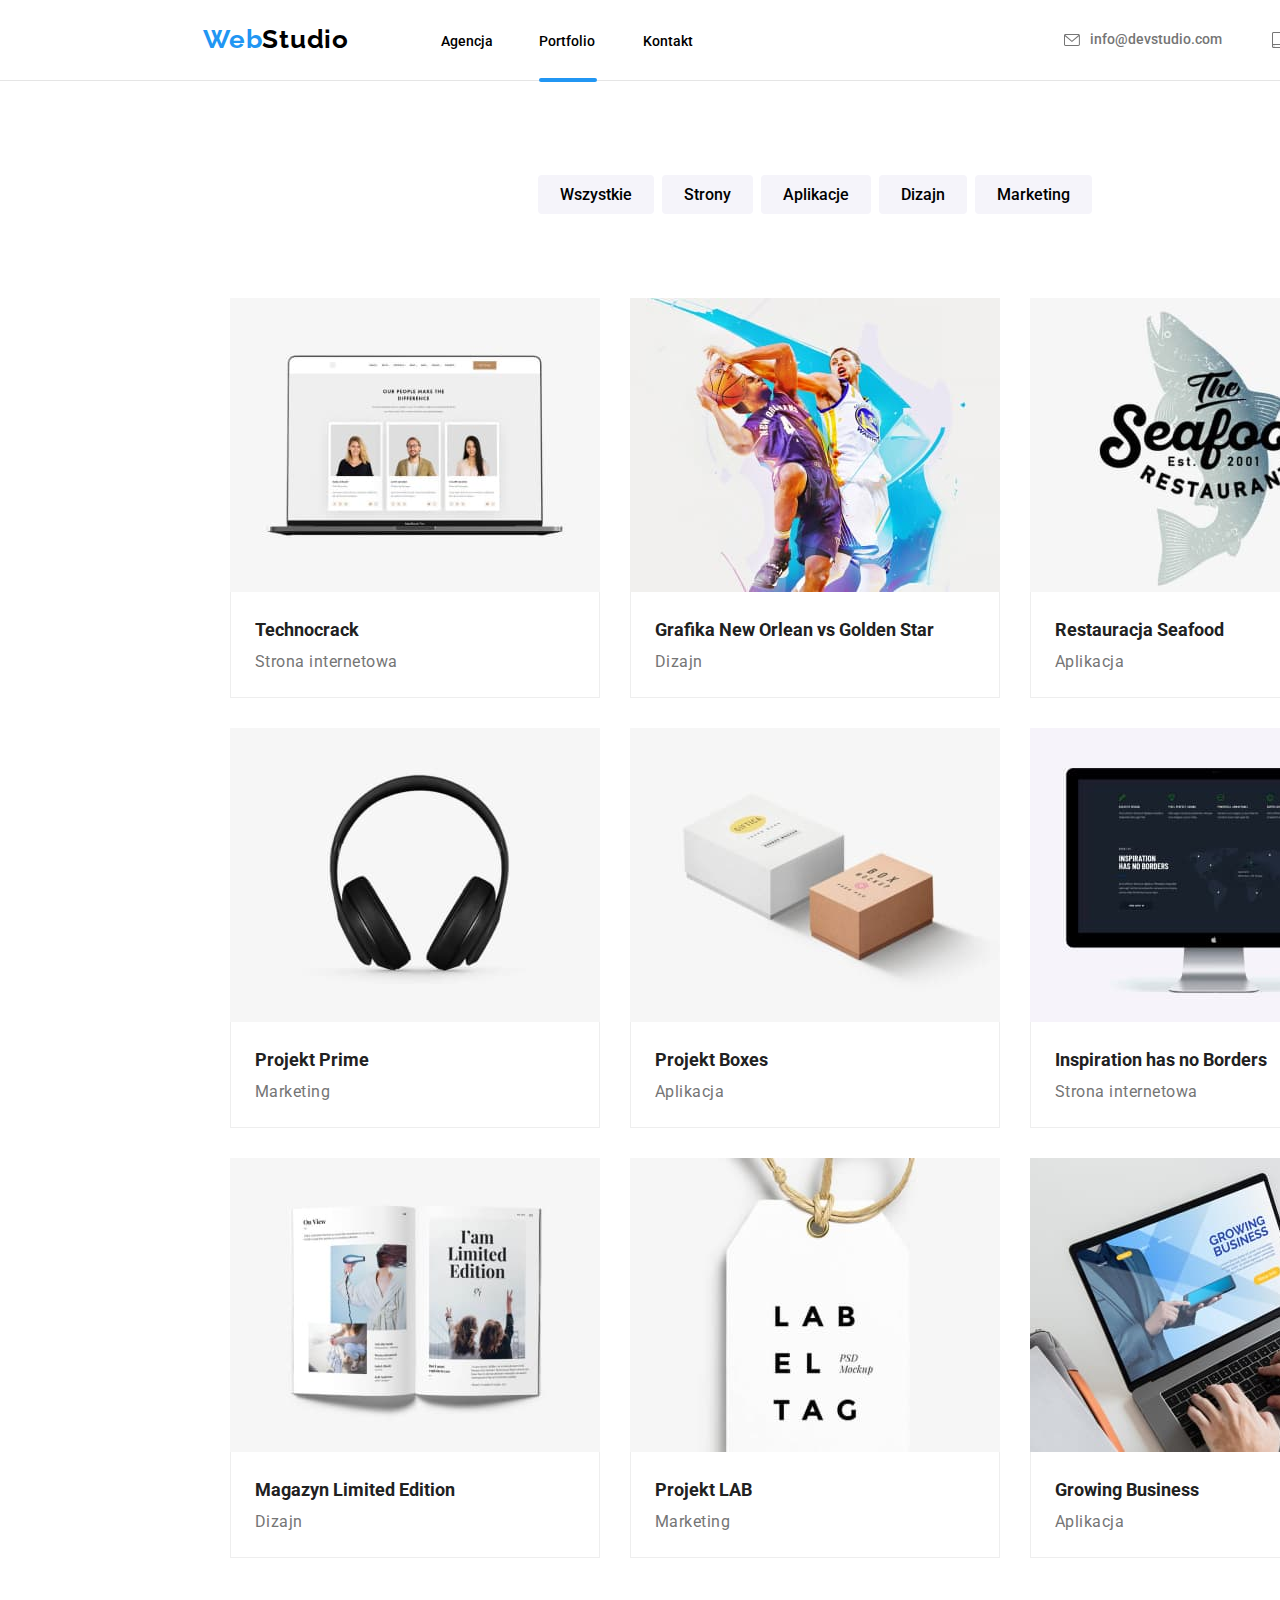
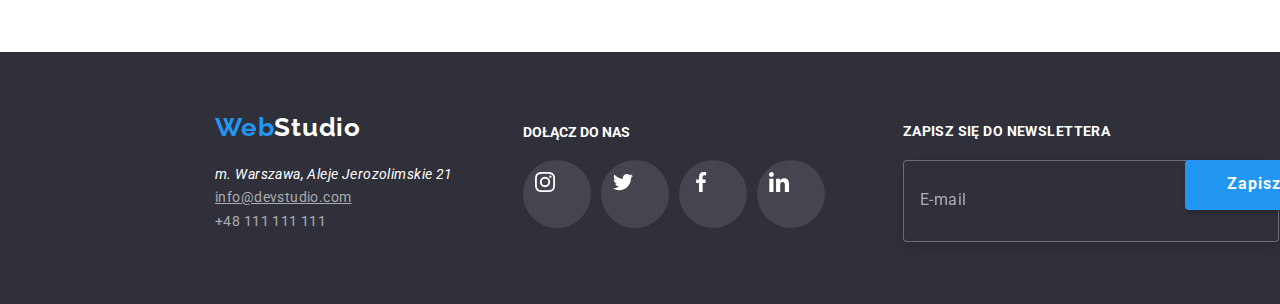
==== portfolio.html @ 9cf6327c "hw 07 init" ====
<!DOCTYPE html>
<html lang="pl">
    <head>
        <meta charset="UTF-8" />
        <meta http-equiv="X-UA-Compatible" content="IE=edge" />
        <meta name="viewport" content="width=device-width, initial-scale=1.0" />
        <title>Portfolio</title>
        <link
            rel="stylesheet"
            href="https://cdnjs.cloudflare.com/ajax/libs/modern-normalize/1.1.0/modern-normalize.min.css"
            integrity="sha512-wpPYUAdjBVSE4KJnH1VR1HeZfpl1ub8YT/NKx4PuQ5NmX2tKuGu6U/JRp5y+Y8XG2tV+wKQpNHVUX03MfMFn9Q=="
            crossorigin="anonymous"
            referrerpolicy="no-referrer"
        />
        <link rel="stylesheet" href="./css/styles.css" />
        <link rel="preconnect" href="https://fonts.googleapis.com" />
        <link rel="preconnect" href="https://fonts.gstatic.com" crossorigin />
        <link
            href="https://fonts.googleapis.com/css2?family=Raleway:wght@700&family=Roboto:wght@400;500;700;900&display=swap"
            rel="stylesheet"
        />
    </head>
    <body>
        <header>
            <section class="section-header">
                <div class="container header-container">
                    <nav>
                        <a class="logo logo-header" href="index.html"
                            ><span class="highlight">Web</span
                            ><span class="studio-one">Studio</span></a
                        >

                        <ul class="nav-menu">
                            <li class="nav-list">
                                <a class="nav-items" href="index.html"
                                    >Agencja</a
                                >
                            </li>
                            <li class="nav-list second-page">
                                <a class="nav-items" href="portfolio.html"
                                    >Portfolio</a
                                >
                            </li>
                            <li class="nav-list">
                                <a class="nav-items" href="Kontakt">Kontakt</a>
                            </li>
                        </ul>

                        <ul class="contact-list">
                            <li class="contact-items">
                                <a
                                    class="contact-links"
                                    href="mailto:info@devstudio.com"
                                    ><svg
                                        class="header-icons"
                                        width="16"
                                        height="12"
                                    >
                                        <use
                                            href="./images/icons.svg/icons.svg#icon-envelope"
                                        ></use>
                                    </svg>
                                    info@devstudio.com</a
                                >
                            </li>
                            <li class="contact-items">
                                <a class="contact-links" href="tel:+48111111111"
                                    ><svg
                                        class="header-icons"
                                        width="10"
                                        height="16"
                                    >
                                        <use
                                            href="./images/icons.svg/icons.svg#icon-smartphone"
                                        ></use>
                                    </svg>
                                    +48 111 111 111</a
                                >
                            </li>
                        </ul>
                    </nav>
                </div>
            </section>
        </header>
        <main>
            <div class="container main-page">
                <ul class="buttons-list">
                    <li class="buttons">
                        <button class="filters" type="button">Wszystkie</button>
                    </li>
                    <li class="buttons">
                        <button class="filters" type="button">Strony</button>
                    </li>
                    <li class="buttons">
                        <button class="filters" type="button">Aplikacje</button>
                    </li>
                    <li class="buttons">
                        <button class="filters" type="button">Dizajn</button>
                    </li>
                    <li class="buttons">
                        <button class="filters" type="button">Marketing</button>
                    </li>
                </ul>

                <div class="grid">
                    <ul class="main-container">
                        <li class="grid-items">
                            <figure class="cards">
                                <div class="card-box">
                                    <img
                                        class="img"
                                        src="images/img5.jpg"
                                        alt="Otwarty laptop z trzema zdjeciami ludzi"
                                        width="370"
                                        height="294"
                                    />
                                    <div class="portfolio-overlays">
                                        Technocrack jest popularną platformą
                                        wykorzystywaną do rozpowszechniania
                                        koronawirusa. Firmy wykorzystują tę
                                        platformę do celów szpiegowskich i
                                        ataków na niezabezpieczone serwery
                                        konkurencji
                                    </div>
                                </div>
                                <figcaption class="description2">
                                    <span class="project-name">Technocrack</span
                                    ><span class="card-name"
                                        >Strona internetowa</span
                                    >
                                </figcaption>
                            </figure>
                        </li>
                        <li class="grid-items">
                            <figure class="cards">
                                <div class="card-box">
                                    <img
                                        class="img"
                                        src="images/img6.jpg"
                                        alt="Dwóch koszykarzy w grze"
                                        width="370"
                                        height="294"
                                    />
                                    <div class="portfolio-overlays">
                                        Technocrack jest popularną platformą
                                        wykorzystywaną do rozpowszechniania
                                        koronawirusa. Firmy wykorzystują tę
                                        platformę do celów szpiegowskich i
                                        ataków na niezabezpieczone serwery
                                        konkurencji
                                    </div>
                                </div>
                                <figcaption class="description2">
                                    <span class="project-name"
                                        >Grafika New Orlean vs Golden Star</span
                                    ><span class="card-name">Dizajn</span>
                                </figcaption>
                            </figure>
                        </li>
                        <li class="grid-items">
                            <figure class="cards">
                                <div class="card-box">
                                    <img
                                        class="img"
                                        src="images/img7.jpg"
                                        alt="Logo The Seafood Restaurant"
                                        width="370"
                                        height="294"
                                    />
                                    <div class="portfolio-overlays">
                                        Technocrack jest popularną platformą
                                        wykorzystywaną do rozpowszechniania
                                        koronawirusa. Firmy wykorzystują tę
                                        platformę do celów szpiegowskich i
                                        ataków na niezabezpieczone serwery
                                        konkurencji
                                    </div>
                                </div>
                                <figcaption class="description2">
                                    <span class="project-name"
                                        >Restauracja Seafood</span
                                    ><span class="card-name">Aplikacja</span>
                                </figcaption>
                            </figure>
                        </li>
                        <li class="grid-items">
                            <figure class="cards">
                                <div class="card-box">
                                    <img
                                        class="img"
                                        src="images/img8.jpg"
                                        alt="Słuchawki nauszne"
                                        width="370"
                                        height="294"
                                    />
                                    <div class="portfolio-overlays">
                                        Technocrack jest popularną platformą
                                        wykorzystywaną do rozpowszechniania
                                        koronawirusa. Firmy wykorzystują tę
                                        platformę do celów szpiegowskich i
                                        ataków na niezabezpieczone serwery
                                        konkurencji
                                    </div>
                                </div>
                                <figcaption class="description2">
                                    <span class="project-name"
                                        >Projekt Prime</span
                                    ><span class="card-name">Marketing</span>
                                </figcaption>
                            </figure>
                        </li>
                        <li class="grid-items">
                            <figure class="cards">
                                <div class="card-box">
                                    <img
                                        class="img"
                                        src="images/img9.jpg"
                                        alt="Dwa pudełka"
                                        width="370"
                                        height="294"
                                    />
                                    <div class="portfolio-overlays">
                                        Technocrack jest popularną platformą
                                        wykorzystywaną do rozpowszechniania
                                        koronawirusa. Firmy wykorzystują tę
                                        platformę do celów szpiegowskich i
                                        ataków na niezabezpieczone serwery
                                        konkurencji
                                    </div>
                                </div>
                                <figcaption class="description2">
                                    <span class="project-name"
                                        >Projekt Boxes</span
                                    ><span class="card-name">Aplikacja</span>
                                </figcaption>
                            </figure>
                        </li>
                        <li class="grid-items">
                            <figure class="cards">
                                <div class="card-box">
                                    <img
                                        class="img"
                                        src="images/img10.jpg"
                                        alt="Monitor komputera"
                                        width="370"
                                        height="294"
                                    />
                                    <div class="portfolio-overlays">
                                        Technocrack jest popularną platformą
                                        wykorzystywaną do rozpowszechniania
                                        koronawirusa. Firmy wykorzystują tę
                                        platformę do celów szpiegowskich i
                                        ataków na niezabezpieczone serwery
                                        konkurencji
                                    </div>
                                </div>
                                <figcaption class="description2">
                                    <span class="project-name"
                                        >Inspiration has no Borders</span
                                    ><span class="card-name"
                                        >Strona internetowa</span
                                    >
                                </figcaption>
                            </figure>
                        </li>
                        <li class="grid-items">
                            <figure class="cards">
                                <div class="card-box">
                                    <img
                                        class="img"
                                        src="images/img11.jpg"
                                        alt="Otwarta książka z obrazkami"
                                        width="370"
                                        height="294"
                                    />
                                    <div class="portfolio-overlays">
                                        Technocrack jest popularną platformą
                                        wykorzystywaną do rozpowszechniania
                                        koronawirusa. Firmy wykorzystują tę
                                        platformę do celów szpiegowskich i
                                        ataków na niezabezpieczone serwery
                                        konkurencji
                                    </div>
                                </div>
                                <figcaption class="description2">
                                    <span class="project-name"
                                        >Magazyn Limited Edition</span
                                    ><span class="card-name">Dizajn</span>
                                </figcaption>
                            </figure>
                        </li>
                        <li class="grid-items">
                            <figure class="cards">
                                <div class="card-box">
                                    <img
                                        class="img"
                                        src="images/img12.jpg"
                                        alt="Biała etykieta z napisem LABELTAG"
                                        width="370"
                                        height="294"
                                    />
                                    <div class="portfolio-overlays">
                                        Technocrack jest popularną platformą
                                        wykorzystywaną do rozpowszechniania
                                        koronawirusa. Firmy wykorzystują tę
                                        platformę do celów szpiegowskich i
                                        ataków na niezabezpieczone serwery
                                        konkurencji
                                    </div>
                                </div>
                                <figcaption class="description2">
                                    <span class="project-name">Projekt LAB</span
                                    ><span class="card-name">Marketing</span>
                                </figcaption>
                            </figure>
                        </li>
                        <li class="grid-items">
                            <figure class="cards">
                                <div class="card-box">
                                    <img
                                        class="img"
                                        src="images/img13.jpg"
                                        alt="Osoba pisząca na laptopie"
                                        width="370"
                                        height="294"
                                    />
                                    <div class="portfolio-overlays">
                                        Technocrack jest popularną platformą
                                        wykorzystywaną do rozpowszechniania
                                        koronawirusa. Firmy wykorzystują tę
                                        platformę do celów szpiegowskich i
                                        ataków na niezabezpieczone serwery
                                        konkurencji
                                    </div>
                                </div>
                                <figcaption class="description2">
                                    <span class="project-name"
                                        >Growing Business</span
                                    ><span class="card-name">Aplikacja</span>
                                </figcaption>
                            </figure>
                        </li>
                    </ul>
                </div>
            </div>
        </main>
        <footer class="footer-box">
            <div class="container">
                <div class="footer-contact">
                    <div class="footer-contact-container">
                        <ul>
                            <li class="logo-footer">
                                <a class="logo" href="index.html"
                                    ><span class="highlight">Web</span
                                    ><span class="studio-two">Studio</span></a
                                >
                            </li>
                            <li class="details">
                                <address class="address-name">
                                    m. Warszawa, Aleje Jerozolimskie 21
                                </address>
                            </li>
                            <li class="details">
                                <a
                                    class="footer-links email"
                                    href="mailto:info@devstudio.com"
                                    >info@devstudio.com</a
                                >
                            </li>
                            <li class="details">
                                <a class="footer-links" href="tel:+48111111111"
                                    >+48 111 111 111</a
                                >
                            </li>
                        </ul>
                    </div>
                    <div class="footer-social">
                        <h2 class="footer-join-us">dołącz do nas</h2>
                        <ul class="footer-icon-list">
                            <li class="footer-icon-item">
                                <a
                                    href="https://www.instagram.com/"
                                    class="footer-icon"
                                    ><div class="footer-icon-circle">
                                        <svg
                                            class="footer-social-icons"
                                            width="20"
                                            height="20"
                                        >
                                            <use
                                                href="./images/icons.svg/icons.svg#icon-instagram-2"
                                            ></use>
                                        </svg>
                                    </div>
                                </a>
                            </li>
                            <li class="footer-icon-item">
                                <a
                                    href="https://twitter.com/"
                                    class="footer-icon"
                                    ><div class="footer-icon-circle">
                                        <svg
                                            class="footer-social-icons"
                                            width="20"
                                            height="20"
                                        >
                                            <use
                                                href="./images/icons.svg/icons.svg#icon-twitter-1"
                                            ></use>
                                        </svg>
                                    </div>
                                </a>
                            </li>
                            <li class="footer-icon-item">
                                <a
                                    href="https://www.facebook.com/"
                                    class="footer-icon"
                                    ><div class="footer-icon-circle">
                                        <svg
                                            class="footer-social-icons"
                                            width="20"
                                            height="20"
                                        >
                                            <use
                                                href="./images/icons.svg/icons.svg#icon-facebook-1"
                                            ></use>
                                        </svg>
                                    </div>
                                </a>
                            </li>
                            <li class="footer-icon-item">
                                <a
                                    href="https://www.linkedin.com/"
                                    class="footer-icon"
                                    ><div class="footer-icon-circle">
                                        <svg
                                            class="footer-social-icons"
                                            width="20"
                                            height="20"
                                        >
                                            <use
                                                href="./images/icons.svg/icons.svg#icon-linkedin-1"
                                            ></use>
                                        </svg>
                                    </div>
                                </a>
                            </li>
                        </ul>
                    </div>
                    <form name="newsletterForm">
                        <label
                            ><h3 class="newsletter-head">
                                ZAPISZ SIĘ DO NEWSLETTERA
                            </h3>
                            <input
                                type="email"
                                name="email"
                                placeholder="E-mail"
                                class="input-area"
                        /></label>
                        <button class="btn-footer" type="submit">
                            <span class="sign-up">Zapisz się</span>
                            <svg class="icon-send">
                                <use
                                    href="./images/icons.svg/icons1.svg#icon-icon-send"
                                ></use>
                            </svg>
                        </button>
                    </form>
                </div>
            </div>
        </footer>
    </body>
</html>
---- css/styles.css ----
* {
    padding: 0;
    margin: 0;
}
body {
    font-family: "Roboto", sans-serif;
    font-family: inherit;
    background: var(--fourth-color) inherit;
    width: 1600px;
}
:root {
    --first-color: #2196f3;
    --second-color: #000000;
    --third-color: #757575;
    --fourth-color: #ffffff;
    --fifth-color: #2f303a;
    --sixth-color: #f5f4fa;
    --seventh-color: #212121;
    --eighth-color: #ffffff99;
    --color-shadow: #00000040;
    --circle-color: rgba(255, 255, 255, 0.1);
    --currentColor: #afb1b8;
    --cross-color: rgba(0, 0, 0, 0.1);
    --input-color: rgba(255, 255, 255, 0.6);
    --input-color2: rgba(117, 117, 117, 0.5);
}

.logo {
    font-family: "Raleway";
    font-weight: 700;
    font-size: 26px;
    line-height: 1.19em;
    color: var(--second-color);
    letter-spacing: 0.03em;
    text-decoration: none;
}
.highlight {
    color: var(--first-color);
}
.studio-one {
    color: #000000;
}
.studio-two {
    color: #ffffff;
}

.nav-items {
    font-family: "Roboto";
    font-weight: 500;
    font-size: 14px;
    line-height: 1.14em;
    text-decoration: none;
    color: var(--second-color);
}
.nav-items:hover,
.nav-items:focus,
.nav-items:active {
    color: var(--first-color);
}
.item {
    width: 270px;
}

.contact-links {
    font-family: Roboto;
    font-size: 14px;
    font-weight: 500;
    line-height: 1.14em;
    text-decoration: none;
}

h1 {
    font-family: Roboto;
    font-size: 44px;
    font-weight: 900;
    line-height: 1.36;
    text-align: center;
    letter-spacing: 0.06em;
    color: var(--fourth-color);
    margin-bottom: 30px;
}
.header-box {
    background-color: var(--fifth-color);
    height: 600px;
    background-image: linear-gradient(
            to bottom,
            rgba(47, 48, 58, 0.4) 0%,
            rgba(47, 48, 58, 0.4) 50%
        ),
        url(../images/working-team.jpg);
    background-position: center;
    background-size: cover;
    background-repeat: no-repeat;
    box-shadow: 0px 4px 4px 0px var(--color-shadow);
    max-width: 1600px;
    margin: 0 auto;
}

.first-button {
    color: var(--second-color);
    background-color: var(--sixth-color);
    cursor: pointer;
    border: none;
    border-radius: 4px;
    width: 200px;
    height: 50px;
    font-size: 16px;
    font-weight: 700;
    line-height: 1.8;
    font-family: "roboto";
}
.first-button:hover,
.first-button:focus,
.first-button:active {
    background-color: var(--first-color);
    color: var(--fourth-color);
    border: none;
}

.list-item {
    font-family: "Roboto";
    font-size: 14px;
    line-height: 1.71;
    color: var(--third-color);
}
.header-primary {
    font-family: Roboto;
    font-size: 14px;
    font-weight: 700;
    line-height: 1.14;
    color: var(--second-color);
    margin-bottom: 10px;
}
.header-secondary {
    font-family: Roboto;
    font-size: 36px;
    font-weight: 700;
    line-height: 1.16;
    text-align: center;
    color: var(--second-color);
    margin-bottom: 50px;
}

.description {
    font-family: Roboto;
    font-size: 16px;
    line-height: 1.18;
    color: var(--third-color);
}
.name {
    font-family: "Roboto";
    font-size: 16px;
    font-weight: 500;
    line-height: 1.18;
    color: var(--second-color);
}
.filters {
    color: var(--second-color);
    background-color: var(--sixth-color);
    cursor: pointer;
    border: none;
    font-family: "Roboto";
    font-weight: 500;
    font-size: 16px;
    line-height: 1.7;
}
.filters:hover,
.filters:focus,
.filters:active {
    color: var(--fourth-color);
    background-color: var(--first-color);
}
.foto-description {
    color: var(--third-color);
    font-family: "Roboto";
    font-size: 16px;
    line-height: 1.8;
}
.project-name {
    color: var(--seventh-color);
    font-family: "Roboto";
    font-size: 18px;
    font-weight: 700;
    line-height: 2;
}
.address-name {
    font-family: "Roboto";
    font-size: 14px;
    line-height: 1.7em;
    letter-spacing: 0.03em;
    color: #ffffff;
}
.footer-links {
    color: var(--eighth-color);
    font-family: "Roboto";
    font-size: 14px;
    line-height: 1.7em;
    letter-spacing: 0.03em;
    text-decoration: none;
}
.footer-links:hover,
.footer-links:focus,
.footer-links:active {
    color: var(--first-color);
}

.section-header {
    border-bottom: 1px solid #e5e5e5;
    display: flex;
    justify-content: center;
}

.container {
    max-width: 1200px;
    margin: 0;
}

.header-container {
    width: 1200px;
    height: 80px;
    display: flex;
    justify-content: center;
}
.logo-header {
    width: 145px;
    height: 31px;
    margin-top: 24px;
    margin-bottom: 25px;
    margin-right: 93px;
}
li {
    list-style: none;
}

nav {
    display: flex;
    flex-direction: row;
    align-items: center;
}

.nav-menu {
    display: flex;
    padding-left: 0;
    margin-right: 371px;
}
.nav-menu > .nav-list:not(:last-child) {
    margin-right: 46px;
}
.nav-list {
    height: 16px;
}
.first {
    width: 53px;
}
.second {
    width: 58px;
}
.third {
    width: 51px;
}
.contact-list > .contact-items {
    display: flex;
    align-items: center;
    flex-direction: row;
}
.contact-list {
    display: flex;
    align-items: center;
    padding-left: 0;
}
.contact-items {
    height: 16px;
}

.contact-list > .contact-items:not(:last-child) {
    margin-right: 50px;
}

.header-box {
    width: 1600px;
    display: flex;
    flex-direction: column;
    justify-content: center;
    align-items: center;
}

.list-item {
    display: flex;
    flex-direction: row;
    justify-content: center;
    padding-left: 0;
    padding: auto;
    margin-top: 94px;
}
.list-item > .item:not(:last-child) {
    margin-right: 30px;
}
.list-images > .images:not(:last-child) {
    margin-right: 30px;
}

.images {
    width: 370px;
    height: 294px;
}

.team-section {
    display: flex;
    flex-direction: column;
    background-color: var(--sixth-color);
    padding: 0;
}

.header-secondary {
    width: 352px;
    height: 42px;
    margin-top: 94px;
    margin-bottom: 50px;
}
.members {
    display: flex;
    flex-wrap: nowrap;
    flex-direction: row;
    padding-bottom: 94px;
    margin: 0;
    justify-content: center;
}
figure {
    margin: 0;
    padding: 0;
    max-width: 270px;
}
.team {
    display: flex;
    max-width: 270px;
}
.members > .team:not(:last-child) {
    margin-right: 30px;
}
.foto-description {
    display: flex;
    padding: 0;
    margin: 0;
    background-color: var(--fourth-color);
    border-radius: 0px 0px 4px 4px;
    box-shadow: 0px 1px 3px rgba(0, 0, 0, 0.12), 0px 1px 1px rgba(0, 0, 0, 0.14),
        0px 2px 1px rgba(0, 0, 0, 0.2);
}

.photo {
    min-width: 270px;
    min-height: 260px;
    padding: 0;
    margin: 0;
}
.description {
    display: flex;
    flex-direction: column;
    align-items: center;
    padding: 0;
    margin: 30px 0;
}
.name {
    margin-bottom: 10px;
}

.footer-box {
    width: 1600px;
    height: 252px;
    background-color: var(--fifth-color);
}
.footer-contact {
    display: flex;
}
.footer-contact-container {
    display: flex;
    margin-top: 60px;
}
.footer-social {
    margin-left: 70px;
}
.footer-join-us {
    color: var(--fourth-color);
    text-transform: uppercase;
    margin-top: 72px;
    margin-bottom: 20px;
    font-family: "Roboto";
    font-weight: 700;
    font-size: 14px;
    line-height: 1.17;
    letter-spacing: 3%;
}
.footer-icon-list {
    display: flex;
}
.logo-footer {
    margin-right: auto;
    margin-left: 215px;
    margin-bottom: 20px;
}
.details {
    margin-left: 215px;
}
.footer-box > .details:not(:last-child) {
    margin-bottom: 9px;
}
.footer-box > .details:first-child {
    margin-top: 20px;
}

.buttons {
    margin-bottom: 34px;
    padding: 0;
}
.buttons-list > .buttons:not(:last-child) {
    margin-right: 8px;
}
.buttons-list {
    display: flex;
    justify-content: center;
    margin-top: 94px;
    margin-bottom: 50px;
}
.filters {
    border-radius: 4px;
    padding: 6px 22px;
}
.grid {
    max-width: 1200px;
    padding: 0;
    margin: 0 auto;
}
.main-page {
    padding: auto;
    margin-left: 215px;
    margin-right: 0;
}
.main-container {
    display: flex;
    flex-wrap: wrap;
    justify-content: center;
    padding-top: 0;
    padding-bottom: 94px;
    gap: 30px;
    flex-basis: ((100%-60px)/3);
}
.img {
    display: block;
    max-width: 370px;
    max-height: 294px;
}
.grid-items {
    max-width: 370px;
}

.cards {
    max-width: 370px;
    max-height: 404px;
    background: var(--fourth-color);
}
.description2 {
    padding: 20px 24px;
    display: flex;
    flex-direction: column;
    border-bottom: 1px solid #eeeeee;
    border-left: 1px solid #eeeeee;
    border-right: 1px solid #eeeeee;
}

.card-name {
    font-family: "Roboto";
    font-style: normal;
    font-weight: 400;
    font-size: 16px;
    line-height: 1.8;
    letter-spacing: 0.03em;
    color: var(--third-color);
}
.section-main {
    display: flex;
    flex-direction: column;
    justify-content: center;
    align-items: center;
    margin: auto;
}
.section-main > .list-item {
    display: flex;
    justify-content: center;
    align-items: center;
    margin-left: 215px;
    margin-right: auto;
}
.section-main1 {
    display: flex;
    flex-direction: column;
    margin-left: 215px;
}
.header-secondary {
    margin-left: 409px;
}
.list-images {
    width: 1170px;
    display: flex;
    justify-content: center;
    margin-bottom: 94px;
    padding: 0;
}
.team-section {
    width: 1600px;
    height: 648px;
}
.team-header {
    width: 209px;
    height: 42px;
}
.team-header {
    margin-left: 0;
    margin-right: 0;
    margin-left: 696px;
}
.section {
    padding-top: 94px;
    padding-bottom: 94px;
}

.cards:hover,
.cards:focus,
.cards:active {
    box-shadow: 0px 1px 1px rgba(0, 0, 0, 0.12), 0px 4px 4px rgba(0, 0, 0, 0.06),
        1px 4px 6px rgba(0, 0, 0, 0.16);
}
.filters:hover,
.filters:focus,
.filters:active {
    box-shadow: 0px 3px 1px rgba(0, 0, 0, 0.1), 0px 1px 2px rgba(0, 0, 0, 0.08),
        0px 2px 2px rgba(0, 0, 0, 0.12);
}
.footer {
    display: flex;
}
.footer-list {
    display: flex;
    flex-direction: row;
}
.social-list {
    display: flex;
}
.social-list-items {
    margin-top: 16px;
}
.social-list-items:not(:last-child) {
    margin-right: 10px;
}
.footer-social-icons {
    background-position: center;
}
.email {
    text-decoration: underline;
}
.footer-icon-item:not(:last-child) {
    margin-right: 10px;
}
.our-clients {
    font-family: "Roboto";
    font-weight: 700;
    font-size: 36px;
    line-height: 1.16;
    text-align: center;
    color: var(--second-color);
    margin-bottom: 50px;
    margin-left: 410px;
}
.clients-list {
    display: flex;
    flex-wrap: nowrap;
    gap: 30px;
    margin: 0;
    margin-left: 215px;
}
.footer-icon-circle {
    width: 44px;
    height: 44px;
    border-radius: 50px;
    background-color: var(--circle-color);
    padding: 12px;
}
.contact-links {
    display: flex;
    flex-direction: row;
    align-items: center;
    color: var(--third-color);
}

.header-icons {
    --color2: currentColor;
    fill: var(--color2);
    margin-right: 10px;
}
.contact-links:hover,
.contact-links:focus,
.contact-links:active {
    color: var(--first-color);
}
.social-icons {
    fill: var(--currentColor);
}
.social-icons:hover,
.social-icons:focus,
.social-icons:active {
    fill: var(--fourth-color);
}
.icon-circle {
    width: 44px;
    height: 44px;
    border-radius: 50px;
    padding: 12px;
    background-color: var(--fourth-color);
}
.icon-circle:hover,
.icon-circle:focus,
.icon-circle:active {
    background-color: var(--first-color);
}
.icon-circle:hover > svg,
.icon-circle:focus > svg,
.icon-circle:active > svg {
    fill: var(--fourth-color);
}

.logo-client {
    fill: var(--currentColor);
}
.logo-client:hover,
.logo-client:focus,
.logo-client:active {
    fill: var(--first-color);
}
.clients-item {
    border: 1px solid var(--currentColor);
    border-radius: 3px;
}
.clients-item:hover,
.clients-item:focus,
.clients-item:active {
    border: 1px solid var(--first-color);
}
.clients-item {
    fill: var(--currentColor);
}
.clients-item:hover .clients-icon,
.clients-item:focus .clients-icon,
.clients-item:active .clients-item {
    fill: var(--first-color);
}
.footer-icon {
    fill: var(--fourth-color);
}
.footer-icon-circle {
    width: 44px;
    height: 44px;
    border-radius: 50px;
    padding: 12px;
    background-color: var(--circle-color);
}
.footer-icon-circle:hover,
.footer-icon-circle:focus,
.footer-icon-circle:active {
    background-color: var(--first-color);
}

.nav-items {
    transition-property: color;
    transition-duration: 250ms;
    transition-timing-function: cubic-bezier(0.4, 0, 0.2, 1);
}
.nav-items:hover,
.nav-items:focus {
    color: var(--first-color);
}
.first::after {
    content: "";
    background-color: var(--first-color);
    border-radius: 2px;
    height: 4px;
    width: 53px;
    margin: 0;
    padding: 0;
    margin-top: 28px;
    display: block;
}
.contact-links {
    color: var(--third-color);
    transition-property: color;
    transition-duration: 250ms;
    transition-timing-function: cubic-bezier(0.4, 0, 0.2, 1);
}
.contact-links:hover,
.contact-links:focus {
    color: var(--first-color);
}
.first-button {
    background-color: var(--fourth-color);
    color: var(--second-color);
    transition-property: color background-color;
    transition-duration: 250ms;
    transition-timing-function: cubic-bezier(0.4, 0, 0.2, 1);
}
.first-button:hover,
.first-button:focus {
    background-color: var(--first-color);
    color: var(--fourth-color);
}

.icon-circle {
    transition-property: background-color;
    transition-duration: 250ms;
    transition-timing-function: cubic-bezier(0.4, 0, 0.2, 1);
}
.icon-circle > .social-icons {
    transition-property: fill;
    transition-duration: 250ms;
    transition-timing-function: cubic-bezier(0.4, 0, 0.2, 1);
}
.clients-item svg {
    border: var(--currentColor);
    fill: var(--currentColor);
    transition-property: fill border;
    transition-duration: 250ms;
    transition-timing-function: cubic-bezier(0.4, 0, 0.2, 1);
}
.footer-links {
    color: var(--eighth-color);
    transition-property: color;
    transition-duration: 250ms;
    transition-timing-function: cubic-bezier(0.4, 0, 0.2, 1);
}
.footer-icon-circle {
    background-color: var(--circle-color);
    transition-property: background-color;
    transition-duration: 250ms;
    transition-timing-function: cubic-bezier(0.4, 0, 0.2, 1);
}
.filters {
    color: var(--second-color);
    background-color: var(--sixth-color);
    transition-property: color background-color;
    transition-duration: 250ms;
    transition-timing-function: cubic-bezier(0.4, 0, 0.2, 1);
}
.filters:hover,
.filters:focus {
    background-color: var(--first-color);
    color: var(--fourth-color);
}
.cards {
    transition-property: box-shadow;
    transition-duration: 250ms;
    transition-timing-function: cubic-bezier(0.4, 0, 0.2, 1);
}
.label-container {
    position: relative;
    width: 100%;
    max-width: 370px;
}
.photos {
    display: block;
    height: auto;
}
.overlay {
    position: absolute;
    bottom: 0;
    width: 100%;
    height: 70px;
    background: rgba(47, 48, 58, 0.8);
    color: var(--fourth-color);
    font-size: 14px;
    font-family: "Roboto";
    line-height: 1.14;
    text-align: center;
    padding: 27px 90px;
}
.card-box {
    position: relative;
    overflow: hidden;
}
.portfolio-overlays {
    --overlay-color: rgba(33, 150, 243, 0.9);
    position: absolute;
    top: 0;
    left: 0;
    width: 370px;
    height: 294px;
    transform: translateY(100%);
    transition: transform 250ms cubic-bezier(0.4, 0, 0.2, 1);
    background-color: var(--overlay-color);
    font-family: "Roboto";
    font-style: normal;
    font-weight: 400;
    font-size: 18px;
    line-height: 1.5;
    letter-spacing: 0.03em;
    color: #ffffff;
    padding: 49px 45px 49px 24px;
}
.grid-items:hover .portfolio-overlays,
.grid-items:focus .portfolio-overlays {
    transform: translateY(0);
}

.modal-window {
    width: 528px;
    height: 581px;
    margin-top: 400px;
    margin-left: 810px;
    background: var(--fourth-color);
    box-shadow: 0px 1px 3px rgba(0, 0, 0, 0.12), 0px 1px 1px rgba(0, 0, 0, 0.14),
        0px 2px 1px rgba(0, 0, 0, 0.2);
    border-radius: 4px;
    z-index: 2;
    transition-property: visibility opacity transform;
    transition-duration: 2s;
    transform: translate(-50%, -50%);
    transition-timing-function: ease-in;
    opacity: 1;
    visibility: visible;
    display: block;
}
.is-hidden .modal-window {
    transform: translate(-50%, -50%) scale(1.2);
}
.is-hidden {
    pointer-events: none;
    visibility: hidden;
    opacity: 0;
}

.second-page:after {
    content: "";
    background-color: var(--first-color);
    border-radius: 2px;
    height: 4px;
    width: 58px;
    margin: 0;
    padding: 0;
    margin-top: 28px;
    display: block;
}
.btn-close {
    width: 30px;
    height: 30px;
    border: 1px solid var(--cross-color);
    border-radius: 50px;
    padding: 6px;
    background-color: var(--fourth-color);
    cursor: pointer;
    position: absolute;
    top: 8px;
    left: 490px;
}
.cross {
    color: var(--second-color);
    font-family: "Roboto";
    font-size: 15px;
}
.backdrop {
    top: 0px;
    left: 0px;
    width: 100%;
    height: 100%;
    background: rgba(0, 0, 0, 0.3);
    position: absolute;
    z-index: 1;
    transition-property: visibility;
    visibility: visible;
    display: flex;
    animation-name: modalOpen;
    animation-duration: 2000ms;
    animation-timing-function: ease-in;
    animation-direction: normal;
    animation-fill-mode: forwards;
}
body {
    position: relative;
}

.newsletter-head {
    font-family: "Roboto";
    font-weight: 700;
    font-size: 14px;
    line-height: 1.14em;
    letter-spacing: 0.03em;
    color: var(--fourth-color);
    margin-top: 72px;
    margin-left: 78px;
    margin-bottom: 20px;
    display: flex;
    flex-direction: column;
}
.input-area {
    background-color: var(--fifth-color);
    border: 1px solid rgba(255, 255, 255, 0.3);
    filter: drop-shadow(0px 4px 4px rgba(0, 0, 0, 0.15));
    border-radius: 4px;
    padding-left: 16px;
    padding-top: 15px;
    padding-bottom: 15px;
    margin-left: 78px;
    position: absolute;
    width: 358px;
    height: 50px;
    outline: none;
    transition-property: border-color;
    transition-duration: 250ms;
    transition-timing-function: cubic-bezier(0.4, 0, 0.2, 1);
}
.btn-footer {
    position: absolute;
    width: 200px;
    height: 50px;
    left: 1185px;
    background-color: var(--first-color);
    border: none;
    border-radius: 4px;
    color: var(--fourth-color);
    box-shadow: 0px 4px 4px 0px #00000026;
    display: flex;
    cursor: pointer;
}

.sign-up {
    font-family: "Roboto";
    font-weight: 700;
    font-size: 16px;
    line-height: 1.8em;
    display: flex;
    align-items: center;
    text-align: center;
    letter-spacing: 0.06em;
    color: var(--fourth-color);
    margin: 10px 24px 10px 42px;
}

.modalFormHeader {
    font-family: "Roboto";
    font-weight: 700;
    font-size: 20px;
    line-height: 1.15em;
    text-align: center;
    letter-spacing: 0.03em;
    color: var(--seventh-color);
    margin-top: 40px;
    margin-bottom: 12px;
}
.modalForm {
    display: flex;
    flex-direction: column;
}
.form-items {
    margin-left: 40px;
    margin-bottom: 10px;
    margin-right: 40px;
}
.modal-input {
    border: 1px solid rgba(33, 33, 33, 0.2);
    border-radius: 4px;
    width: 448px;
    height: 40px;
    padding-left: 42px;
    outline: none;
    transition-property: border-color;
    transition-duration: 250ms;
    transition-timing-function: cubic-bezier(0.4, 0, 0.2, 1);
}
.modal-input:active,
.modal-input:focus,
.modal-input:hover {
    border: 1px solid var(--first-color);
    outline: none;
}
.modal-input2 {
    border: 1px solid rgba(33, 33, 33, 0.2);
    border-radius: 4px;
    padding-top: 12px;
    padding-left: 16px;
    outline: none;
    transition-property: border-color;
    transition-duration: 250ms;
    transition-timing-function: cubic-bezier(0.4, 0, 0.2, 1);
}
.modal-input2:active,
.modal-input2:focus,
.modal-input2:hover {
    border: 1px solid var(--first-color);
    outline: none;
}
.message {
    width: 448px;
    height: 120px;
}
.input-describe {
    font-family: "Roboto";
    font-weight: 400;
    font-size: 12px;
    line-height: 1.16em;
    letter-spacing: 0.01em;
    color: var(--third-color);
}
textarea {
    resize: none;
}
.modalIcon {
    position: absolute;
    width: 18px;
    height: 18px;
    margin-top: 11px;
    margin-left: 12px;
}

.icon-send {
    fill: var(--fourth-color);
    height: 24px;
    width: 24px;
    margin-top: 10px;
}

.modal-input2::placeholder {
    font-family: "Roboto";
    font-style: normal;
    font-weight: 400;
    font-size: 12px;
    line-height: 14px;
    letter-spacing: 0.01em;
    color: rgba(117, 117, 117, 0.5);
}
.input-area::placeholder {
    font-family: "Roboto";
    font-style: normal;
    font-weight: 400;
    font-size: 16px;
    line-height: 1.25em;
    letter-spacing: 0.03em;
    color: var(--input-color);
}
.statute-link {
    color: var(--first-color);
}
.modalBtnSend {
    width: 200px;
    height: 50px;
    background: var(--first-color);
    border: none;
    box-shadow: 0px 4px 4px rgba(0, 0, 0, 0.15);
    border-radius: 4px;
    margin-left: 164px;
    display: flex;
    justify-content: center;
    align-items: center;
    cursor: pointer;
}
.btnText {
    font-family: "Roboto";
    font-style: normal;
    font-weight: 700;
    font-size: 16px;
    line-height: 1.8em;
    letter-spacing: 0.06em;
    color: var(--fourth-color);
}
.input-container > svg {
    transition-property: fill;
    transition-duration: 250ms;
    transition-timing-function: cubic-bezier(0.4, 0, 0.2, 1);
}
.input-container:active > svg,
.input-container:focus-within > svg,
.input-container:hover > svg {
    fill: var(--first-color);
}

.input-area:active,
.input-area:focus,
.input-area:hover {
    border: 1px solid var(--first-color);
    outline: none;
}
.inputCheckbox {
    appearance: none;
}
.labelCheckbox {
    font-family: "Roboto";
    font-weight: 400;
    font-size: 14px;
    line-height: 1.7em;
    letter-spacing: 0.03em;
    color: var(--third-color);
    position: relative;
    margin-left: 79px;
}
.labelCheckbox::before {
    display: block;
    position: absolute;
    top: 4px;
    left: -30px;
    content: "";
    width: 16px;
    height: 15px;
    border: 2px solid var(--seventh-color);
    cursor: pointer;
}
.inputCheckbox:checked + .labelCheckbox::before {
    background: url(../images/icon\ check.jpg);
    border: none;
}
.checkboxContainer {
    margin-bottom: 30px;
    display: flex;
    align-items: center;
}
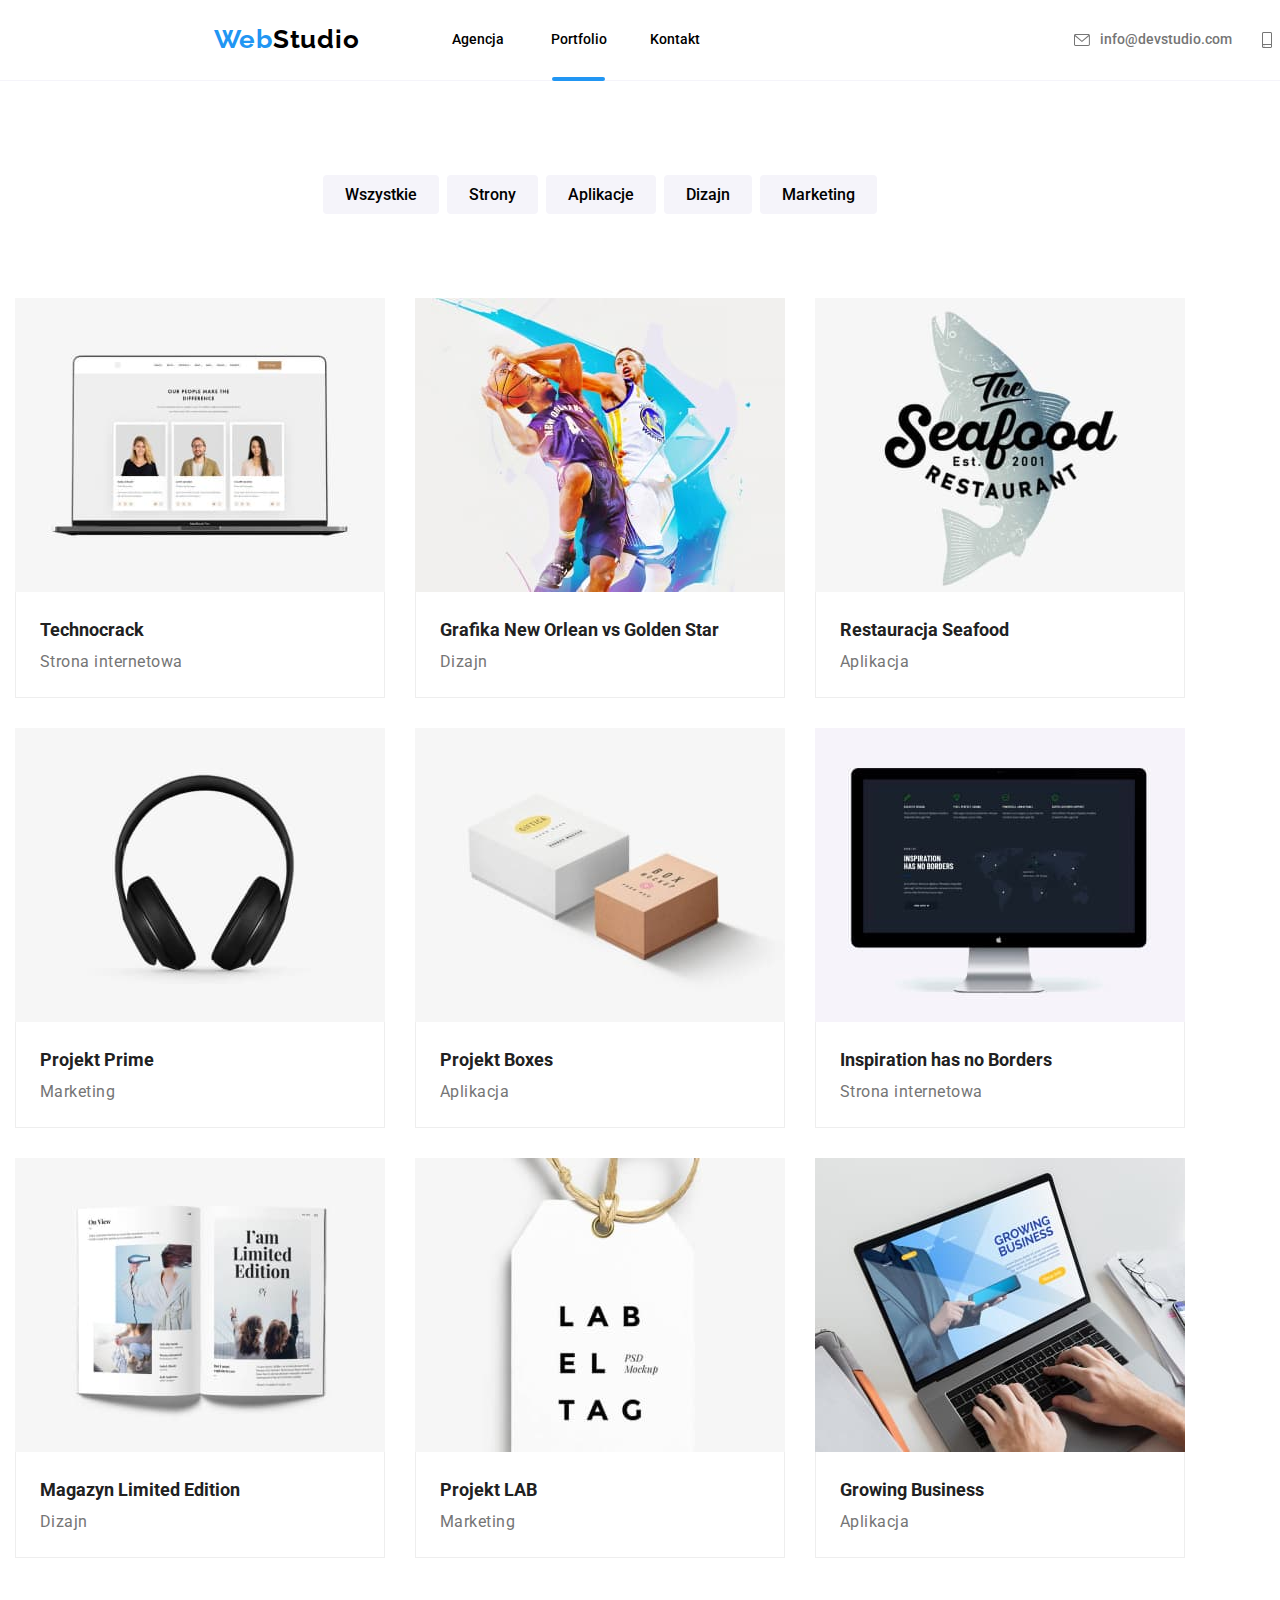
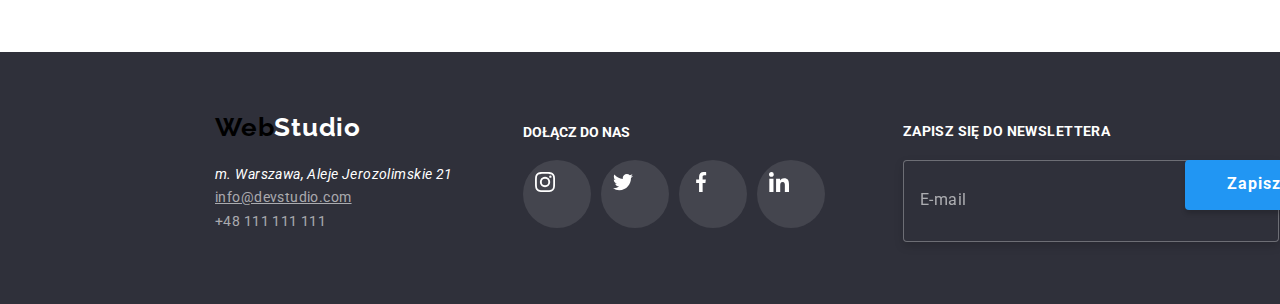
==== commit b7863d90: "cont. hw 07" ====
--- a/portfolio.html
+++ b/portfolio.html
@@ -19,68 +19,67 @@
             href="https://fonts.googleapis.com/css2?family=Raleway:wght@700&family=Roboto:wght@400;500;700;900&display=swap"
             rel="stylesheet"
         />
+        <link rel="stylesheet" href="./css/main.min.css" />
     </head>
     <body>
-        <header>
-            <section class="section-header">
-                <div class="container header-container">
-                    <nav>
-                        <a class="logo logo-header" href="index.html"
-                            ><span class="highlight">Web</span
-                            ><span class="studio-one">Studio</span></a
-                        >
-
-                        <ul class="nav-menu">
-                            <li class="nav-list">
-                                <a class="nav-items" href="index.html"
-                                    >Agencja</a
+        <!--Section header-->
+        <header class="header">
+            <div class="header__container container">
+                <!--Logo-->
+                <nav class="nav">
+                    <a class="logo logo__nav" href="index.html"
+                        ><span class="logo__highlight">Web</span
+                        ><span class="logo__title">Studio</span></a
+                    >
+                    <!--Navigation-->
+                    <ul class="nav__menu">
+                        <li class="nav__list">
+                            <a class="nav__link" href="index.html">Agencja</a>
+                        </li>
+                        <li class="nav__list nav__active-second">
+                            <a class="nav__link" href="portfolio.html"
+                                >Portfolio</a
+                            >
+                        </li>
+                        <li class="nav__list">
+                            <a class="nav__link" href="Kontakt">Kontakt</a>
+                        </li>
+                    </ul>
+                    <!--Contacts-->
+                    <ul class="contacts">
+                        <li class="contacts__list">
+                            <a
+                                class="contacts__link"
+                                href="mailto:info@devstudio.com"
+                                ><svg
+                                    class="contacts__icon"
+                                    width="16"
+                                    height="12"
                                 >
-                            </li>
-                            <li class="nav-list second-page">
-                                <a class="nav-items" href="portfolio.html"
-                                    >Portfolio</a
+                                    <use
+                                        href="./images/icons.svg/icons.svg#icon-envelope"
+                                    ></use>
+                                </svg>
+                                info@devstudio.com</a
+                            >
+                        </li>
+                        <li class="contacts__list">
+                            <a class="contacts__link" href="tel:+48111111111"
+                                ><svg
+                                    class="contacts__icon"
+                                    width="10"
+                                    height="16"
                                 >
-                            </li>
-                            <li class="nav-list">
-                                <a class="nav-items" href="Kontakt">Kontakt</a>
-                            </li>
-                        </ul>
-
-                        <ul class="contact-list">
-                            <li class="contact-items">
-                                <a
-                                    class="contact-links"
-                                    href="mailto:info@devstudio.com"
-                                    ><svg
-                                        class="header-icons"
-                                        width="16"
-                                        height="12"
-                                    >
-                                        <use
-                                            href="./images/icons.svg/icons.svg#icon-envelope"
-                                        ></use>
-                                    </svg>
-                                    info@devstudio.com</a
-                                >
-                            </li>
-                            <li class="contact-items">
-                                <a class="contact-links" href="tel:+48111111111"
-                                    ><svg
-                                        class="header-icons"
-                                        width="10"
-                                        height="16"
-                                    >
-                                        <use
-                                            href="./images/icons.svg/icons.svg#icon-smartphone"
-                                        ></use>
-                                    </svg>
-                                    +48 111 111 111</a
-                                >
-                            </li>
-                        </ul>
-                    </nav>
-                </div>
-            </section>
+                                    <use
+                                        href="./images/icons.svg/icons.svg#icon-smartphone"
+                                    ></use>
+                                </svg>
+                                +48 111 111 111</a
+                            >
+                        </li>
+                    </ul>
+                </nav>
+            </div>
         </header>
         <main>
             <div class="container main-page">
--- a/css/styles.css
+++ b/css/styles.css
@@ -1,13 +1,3 @@
-* {
-    padding: 0;
-    margin: 0;
-}
-body {
-    font-family: "Roboto", sans-serif;
-    font-family: inherit;
-    background: var(--fourth-color) inherit;
-    width: 1600px;
-}
 :root {
     --first-color: #2196f3;
     --second-color: #000000;
@@ -25,120 +15,8 @@
     --input-color2: rgba(117, 117, 117, 0.5);
 }
 
-.logo {
-    font-family: "Raleway";
-    font-weight: 700;
-    font-size: 26px;
-    line-height: 1.19em;
-    color: var(--second-color);
-    letter-spacing: 0.03em;
-    text-decoration: none;
-}
-.highlight {
-    color: var(--first-color);
-}
-.studio-one {
-    color: #000000;
-}
 .studio-two {
     color: #ffffff;
-}
-
-.nav-items {
-    font-family: "Roboto";
-    font-weight: 500;
-    font-size: 14px;
-    line-height: 1.14em;
-    text-decoration: none;
-    color: var(--second-color);
-}
-.nav-items:hover,
-.nav-items:focus,
-.nav-items:active {
-    color: var(--first-color);
-}
-.item {
-    width: 270px;
-}
-
-.contact-links {
-    font-family: Roboto;
-    font-size: 14px;
-    font-weight: 500;
-    line-height: 1.14em;
-    text-decoration: none;
-}
-
-h1 {
-    font-family: Roboto;
-    font-size: 44px;
-    font-weight: 900;
-    line-height: 1.36;
-    text-align: center;
-    letter-spacing: 0.06em;
-    color: var(--fourth-color);
-    margin-bottom: 30px;
-}
-.header-box {
-    background-color: var(--fifth-color);
-    height: 600px;
-    background-image: linear-gradient(
-            to bottom,
-            rgba(47, 48, 58, 0.4) 0%,
-            rgba(47, 48, 58, 0.4) 50%
-        ),
-        url(../images/working-team.jpg);
-    background-position: center;
-    background-size: cover;
-    background-repeat: no-repeat;
-    box-shadow: 0px 4px 4px 0px var(--color-shadow);
-    max-width: 1600px;
-    margin: 0 auto;
-}
-
-.first-button {
-    color: var(--second-color);
-    background-color: var(--sixth-color);
-    cursor: pointer;
-    border: none;
-    border-radius: 4px;
-    width: 200px;
-    height: 50px;
-    font-size: 16px;
-    font-weight: 700;
-    line-height: 1.8;
-    font-family: "roboto";
-}
-.first-button:hover,
-.first-button:focus,
-.first-button:active {
-    background-color: var(--first-color);
-    color: var(--fourth-color);
-    border: none;
-}
-
-.list-item {
-    font-family: "Roboto";
-    font-size: 14px;
-    line-height: 1.71;
-    color: var(--third-color);
-}
-.header-primary {
-    font-family: Roboto;
-    font-size: 14px;
-    font-weight: 700;
-    line-height: 1.14;
-    color: var(--second-color);
-    margin-bottom: 10px;
-}
-.header-secondary {
-    font-family: Roboto;
-    font-size: 36px;
-    font-weight: 700;
-    line-height: 1.16;
-    text-align: center;
-    color: var(--second-color);
-    margin-bottom: 50px;
 }
 
 .description {
@@ -204,78 +82,6 @@
     color: var(--first-color);
 }
 
-.section-header {
-    border-bottom: 1px solid #e5e5e5;
-    display: flex;
-    justify-content: center;
-}
-
-.container {
-    max-width: 1200px;
-    margin: 0;
-}
-
-.header-container {
-    width: 1200px;
-    height: 80px;
-    display: flex;
-    justify-content: center;
-}
-.logo-header {
-    width: 145px;
-    height: 31px;
-    margin-top: 24px;
-    margin-bottom: 25px;
-    margin-right: 93px;
-}
-li {
-    list-style: none;
-}
-
-nav {
-    display: flex;
-    flex-direction: row;
-    align-items: center;
-}
-
-.nav-menu {
-    display: flex;
-    padding-left: 0;
-    margin-right: 371px;
-}
-.nav-menu > .nav-list:not(:last-child) {
-    margin-right: 46px;
-}
-.nav-list {
-    height: 16px;
-}
-.first {
-    width: 53px;
-}
-.second {
-    width: 58px;
-}
-.third {
-    width: 51px;
-}
-.contact-list > .contact-items {
-    display: flex;
-    align-items: center;
-    flex-direction: row;
-}
-.contact-list {
-    display: flex;
-    align-items: center;
-    padding-left: 0;
-}
-.contact-items {
-    height: 16px;
-}
-
-.contact-list > .contact-items:not(:last-child) {
-    margin-right: 50px;
-}
-
 .header-box {
     width: 1600px;
     display: flex;
@@ -284,26 +90,6 @@
     align-items: center;
 }
 
-.list-item {
-    display: flex;
-    flex-direction: row;
-    justify-content: center;
-    padding-left: 0;
-    padding: auto;
-    margin-top: 94px;
-}
-.list-item > .item:not(:last-child) {
-    margin-right: 30px;
-}
-.list-images > .images:not(:last-child) {
-    margin-right: 30px;
-}
-
-.images {
-    width: 370px;
-    height: 294px;
-}
-
 .team-section {
     display: flex;
     flex-direction: column;
@@ -311,12 +97,6 @@
     padding: 0;
 }
 
-.header-secondary {
-    width: 352px;
-    height: 42px;
-    margin-top: 94px;
-    margin-bottom: 50px;
-}
 .members {
     display: flex;
     flex-wrap: nowrap;
@@ -476,35 +256,7 @@
     letter-spacing: 0.03em;
     color: var(--third-color);
 }
-.section-main {
-    display: flex;
-    flex-direction: column;
-    justify-content: center;
-    align-items: center;
-    margin: auto;
-}
-.section-main > .list-item {
-    display: flex;
-    justify-content: center;
-    align-items: center;
-    margin-left: 215px;
-    margin-right: auto;
-}
-.section-main1 {
-    display: flex;
-    flex-direction: column;
-    margin-left: 215px;
-}
-.header-secondary {
-    margin-left: 409px;
-}
-.list-images {
-    width: 1170px;
-    display: flex;
-    justify-content: center;
-    margin-bottom: 94px;
-    padding: 0;
-}
+
 .team-section {
     width: 1600px;
     height: 648px;
@@ -584,23 +336,7 @@
     background-color: var(--circle-color);
     padding: 12px;
 }
-.contact-links {
-    display: flex;
-    flex-direction: row;
-    align-items: center;
-    color: var(--third-color);
-}
-
-.header-icons {
-    --color2: currentColor;
-    fill: var(--color2);
-    margin-right: 10px;
-}
-.contact-links:hover,
-.contact-links:focus,
-.contact-links:active {
-    color: var(--first-color);
-}
+
 .social-icons {
     fill: var(--currentColor);
 }
@@ -668,36 +404,6 @@
     background-color: var(--first-color);
 }
 
-.nav-items {
-    transition-property: color;
-    transition-duration: 250ms;
-    transition-timing-function: cubic-bezier(0.4, 0, 0.2, 1);
-}
-.nav-items:hover,
-.nav-items:focus {
-    color: var(--first-color);
-}
-.first::after {
-    content: "";
-    background-color: var(--first-color);
-    border-radius: 2px;
-    height: 4px;
-    width: 53px;
-    margin: 0;
-    padding: 0;
-    margin-top: 28px;
-    display: block;
-}
-.contact-links {
-    color: var(--third-color);
-    transition-property: color;
-    transition-duration: 250ms;
-    transition-timing-function: cubic-bezier(0.4, 0, 0.2, 1);
-}
-.contact-links:hover,
-.contact-links:focus {
-    color: var(--first-color);
-}
 .first-button {
     background-color: var(--fourth-color);
     color: var(--second-color);
@@ -757,28 +463,7 @@
     transition-duration: 250ms;
     transition-timing-function: cubic-bezier(0.4, 0, 0.2, 1);
 }
-.label-container {
-    position: relative;
-    width: 100%;
-    max-width: 370px;
-}
-.photos {
-    display: block;
-    height: auto;
-}
-.overlay {
-    position: absolute;
-    bottom: 0;
-    width: 100%;
-    height: 70px;
-    background: rgba(47, 48, 58, 0.8);
-    color: var(--fourth-color);
-    font-size: 14px;
-    font-family: "Roboto";
-    line-height: 1.14;
-    text-align: center;
-    padding: 27px 90px;
-}
+
 .card-box {
     position: relative;
     overflow: hidden;
@@ -807,33 +492,6 @@
     transform: translateY(0);
 }
 
-.modal-window {
-    width: 528px;
-    height: 581px;
-    margin-top: 400px;
-    margin-left: 810px;
-    background: var(--fourth-color);
-    box-shadow: 0px 1px 3px rgba(0, 0, 0, 0.12), 0px 1px 1px rgba(0, 0, 0, 0.14),
-        0px 2px 1px rgba(0, 0, 0, 0.2);
-    border-radius: 4px;
-    z-index: 2;
-    transition-property: visibility opacity transform;
-    transition-duration: 2s;
-    transform: translate(-50%, -50%);
-    transition-timing-function: ease-in;
-    opacity: 1;
-    visibility: visible;
-    display: block;
-}
-.is-hidden .modal-window {
-    transform: translate(-50%, -50%) scale(1.2);
-}
-.is-hidden {
-    pointer-events: none;
-    visibility: hidden;
-    opacity: 0;
-}
-
 .second-page:after {
     content: "";
     background-color: var(--first-color);
@@ -844,43 +502,6 @@
     padding: 0;
     margin-top: 28px;
     display: block;
-}
-.btn-close {
-    width: 30px;
-    height: 30px;
-    border: 1px solid var(--cross-color);
-    border-radius: 50px;
-    padding: 6px;
-    background-color: var(--fourth-color);
-    cursor: pointer;
-    position: absolute;
-    top: 8px;
-    left: 490px;
-}
-.cross {
-    color: var(--second-color);
-    font-family: "Roboto";
-    font-size: 15px;
-}
-.backdrop {
-    top: 0px;
-    left: 0px;
-    width: 100%;
-    height: 100%;
-    background: rgba(0, 0, 0, 0.3);
-    position: absolute;
-    z-index: 1;
-    transition-property: visibility;
-    visibility: visible;
-    display: flex;
-    animation-name: modalOpen;
-    animation-duration: 2000ms;
-    animation-timing-function: ease-in;
-    animation-direction: normal;
-    animation-fill-mode: forwards;
-}
-body {
-    position: relative;
 }
 
 .newsletter-head {
@@ -940,82 +561,6 @@
     margin: 10px 24px 10px 42px;
 }
 
-.modalFormHeader {
-    font-family: "Roboto";
-    font-weight: 700;
-    font-size: 20px;
-    line-height: 1.15em;
-    text-align: center;
-    letter-spacing: 0.03em;
-    color: var(--seventh-color);
-    margin-top: 40px;
-    margin-bottom: 12px;
-}
-.modalForm {
-    display: flex;
-    flex-direction: column;
-}
-.form-items {
-    margin-left: 40px;
-    margin-bottom: 10px;
-    margin-right: 40px;
-}
-.modal-input {
-    border: 1px solid rgba(33, 33, 33, 0.2);
-    border-radius: 4px;
-    width: 448px;
-    height: 40px;
-    padding-left: 42px;
-    outline: none;
-    transition-property: border-color;
-    transition-duration: 250ms;
-    transition-timing-function: cubic-bezier(0.4, 0, 0.2, 1);
-}
-.modal-input:active,
-.modal-input:focus,
-.modal-input:hover {
-    border: 1px solid var(--first-color);
-    outline: none;
-}
-.modal-input2 {
-    border: 1px solid rgba(33, 33, 33, 0.2);
-    border-radius: 4px;
-    padding-top: 12px;
-    padding-left: 16px;
-    outline: none;
-    transition-property: border-color;
-    transition-duration: 250ms;
-    transition-timing-function: cubic-bezier(0.4, 0, 0.2, 1);
-}
-.modal-input2:active,
-.modal-input2:focus,
-.modal-input2:hover {
-    border: 1px solid var(--first-color);
-    outline: none;
-}
-.message {
-    width: 448px;
-    height: 120px;
-}
-.input-describe {
-    font-family: "Roboto";
-    font-weight: 400;
-    font-size: 12px;
-    line-height: 1.16em;
-    letter-spacing: 0.01em;
-    color: var(--third-color);
-}
-textarea {
-    resize: none;
-}
-.modalIcon {
-    position: absolute;
-    width: 18px;
-    height: 18px;
-    margin-top: 11px;
-    margin-left: 12px;
-}
-
 .icon-send {
     fill: var(--fourth-color);
     height: 24px;
@@ -1023,15 +568,6 @@
     margin-top: 10px;
 }
 
-.modal-input2::placeholder {
-    font-family: "Roboto";
-    font-style: normal;
-    font-weight: 400;
-    font-size: 12px;
-    line-height: 14px;
-    letter-spacing: 0.01em;
-    color: rgba(117, 117, 117, 0.5);
-}
 .input-area::placeholder {
     font-family: "Roboto";
     font-style: normal;
@@ -1040,41 +576,6 @@
     line-height: 1.25em;
     letter-spacing: 0.03em;
     color: var(--input-color);
-}
-.statute-link {
-    color: var(--first-color);
-}
-.modalBtnSend {
-    width: 200px;
-    height: 50px;
-    background: var(--first-color);
-    border: none;
-    box-shadow: 0px 4px 4px rgba(0, 0, 0, 0.15);
-    border-radius: 4px;
-    margin-left: 164px;
-    display: flex;
-    justify-content: center;
-    align-items: center;
-    cursor: pointer;
-}
-.btnText {
-    font-family: "Roboto";
-    font-style: normal;
-    font-weight: 700;
-    font-size: 16px;
-    line-height: 1.8em;
-    letter-spacing: 0.06em;
-    color: var(--fourth-color);
-}
-.input-container > svg {
-    transition-property: fill;
-    transition-duration: 250ms;
-    transition-timing-function: cubic-bezier(0.4, 0, 0.2, 1);
-}
-.input-container:active > svg,
-.input-container:focus-within > svg,
-.input-container:hover > svg {
-    fill: var(--first-color);
 }
 
 .input-area:active,
@@ -1083,36 +584,8 @@
     border: 1px solid var(--first-color);
     outline: none;
 }
-.inputCheckbox {
-    appearance: none;
-}
-.labelCheckbox {
-    font-family: "Roboto";
-    font-weight: 400;
-    font-size: 14px;
-    line-height: 1.7em;
-    letter-spacing: 0.03em;
-    color: var(--third-color);
-    position: relative;
-    margin-left: 79px;
-}
-.labelCheckbox::before {
-    display: block;
-    position: absolute;
-    top: 4px;
-    left: -30px;
-    content: "";
-    width: 16px;
-    height: 15px;
-    border: 2px solid var(--seventh-color);
-    cursor: pointer;
-}
-.inputCheckbox:checked + .labelCheckbox::before {
-    background: url(../images/icon\ check.jpg);
-    border: none;
-}
-.checkboxContainer {
-    margin-bottom: 30px;
-    display: flex;
-    align-items: center;
-}
+
+.textInput {
+    color: var(--currentColor);
+    font-family: "Roboto";
+}
--- a/css/main.min.css
+++ b/css/main.min.css
@@ -0,0 +1 @@
+*{padding:0;margin:0}body{font-family:"Roboto",sans-serif;width:1600px;position:relative}.container{max-width:1200px;margin:0}li{list-style:none}.header{border-bottom:1px solid #f5f4fa;display:-webkit-box;display:-ms-flexbox;display:flex;-webkit-box-pack:center;-ms-flex-pack:center;justify-content:center;width:1600px}.header__container{width:1200px;height:80px;display:-webkit-box;display:-ms-flexbox;display:flex;-webkit-box-pack:center;-ms-flex-pack:center;justify-content:center}.logo{font-family:"Raleway";font-weight:700;font-size:26px;line-height:1.19em;color:#000;letter-spacing:.03em;text-decoration:none}.logo__nav{width:145px;height:31px;margin-top:24px;margin-bottom:25px;margin-right:93px}.logo__highlight{color:#2196f3}.logo__title{color:#000}.nav{display:-webkit-box;display:-ms-flexbox;display:flex;-webkit-box-orient:horizontal;-webkit-box-direction:normal;-ms-flex-direction:row;flex-direction:row;-webkit-box-align:center;-ms-flex-align:center;align-items:center}.nav__menu{display:-webkit-box;display:-ms-flexbox;display:flex;-webkit-box-align:center;-ms-flex-align:center;align-items:center;padding-left:0;margin-right:371px}.nav__list{font-family:"Roboto";font-weight:500;font-size:14px;line-height:1.14em;color:#000;width:53px;display:-webkit-box;display:-ms-flexbox;display:flex;-webkit-box-align:center;-ms-flex-align:center;align-items:center}.nav__list:hover,.nav__list:focus,.nav__list:active{color:#2196f3}.nav__active:after{content:"";background-color:#2196f3;border-radius:2px;height:4px;width:53px;margin:0;padding:0;display:block;position:absolute;top:77px;left:452px}.nav__active-second:after{content:"";background-color:#2196f3;border-radius:2px;height:4px;width:53px;margin:0;padding:0;display:block;position:absolute;top:77px;left:552px}.nav__link{text-decoration:none;color:#000;display:-webkit-box;display:-ms-flexbox;display:flex;-webkit-box-align:center;-ms-flex-align:center;align-items:center;-webkit-transition-property:color;transition-property:color;-webkit-transition:250ms cubic-bezier(0.4, 0, 0.2, 1);transition:250ms cubic-bezier(0.4, 0, 0.2, 1)}.nav__link:hover,.nav__link:focus{color:#2196f3}.nav .nav__menu>.nav__list:not(:last-child){margin-right:46px}.contacts{display:-webkit-box;display:-ms-flexbox;display:flex;-webkit-box-align:center;-ms-flex-align:center;align-items:center;padding-left:0}.contacts__list{height:16px}.contacts__link{font-family:"Roboto";font-size:14px;font-weight:500;line-height:1.14em;text-decoration:none;display:-webkit-box;display:-ms-flexbox;display:flex;-webkit-box-orient:horizontal;-webkit-box-direction:normal;-ms-flex-direction:row;flex-direction:row;-webkit-box-align:center;-ms-flex-align:center;align-items:center;color:#757575;-webkit-transition-property:color;transition-property:color;-webkit-transition:250ms cubic-bezier(0.4, 0, 0.2, 1);transition:250ms cubic-bezier(0.4, 0, 0.2, 1)}.contacts__link:hover,.contacts__link:focus,.contacts__link:active{color:#2196f3}.contacts__icon{fill:#757575;margin-right:10px}.contacts .contacts>.contacts__list{display:-webkit-box;display:-ms-flexbox;display:flex;-webkit-box-align:center;-ms-flex-align:center;align-items:center;-webkit-box-orient:horizontal;-webkit-box-direction:normal;-ms-flex-direction:row;flex-direction:row}.contacts .contacts__link:hover svg,.contacts .contacts__link:focus svg,.contacts .contacts__link:active svg{-webkit-transition-property:fill;transition-property:fill;-webkit-transition:250ms cubic-bezier(0.4, 0, 0.2, 1);transition:250ms cubic-bezier(0.4, 0, 0.2, 1);fill:#2196f3}.contacts .contacts__list:not(:last-child){margin-right:30px}.main__box{background-color:#2f303a;height:600px;width:1600px;background-image:-webkit-gradient(linear, left top, left bottom, from(rgba(47, 48, 58, 0.4)), color-stop(50%, rgba(47, 48, 58, 0.4))),url(../images/working-team.jpg);background-image:linear-gradient(to bottom, rgba(47, 48, 58, 0.4) 0%, rgba(47, 48, 58, 0.4) 50%),url(../images/working-team.jpg);background-position:center;background-size:cover;background-repeat:no-repeat;-webkit-box-shadow:0px 4px 4px 0px rgba(0,0,0,.2509803922);box-shadow:0px 4px 4px 0px rgba(0,0,0,.2509803922);max-width:1600px;margin:0 auto;display:-webkit-box;display:-ms-flexbox;display:flex;-webkit-box-orient:vertical;-webkit-box-direction:normal;-ms-flex-direction:column;flex-direction:column;-webkit-box-pack:center;-ms-flex-pack:center;justify-content:center;-webkit-box-align:center;-ms-flex-align:center;align-items:center}h1{font-size:44px;font-weight:900;line-height:1.36;text-align:center;letter-spacing:.06em;color:#fff;margin-bottom:30px}.main__button{color:#000;background-color:#f5f4fa;cursor:pointer;border:none;border-radius:4px;width:200px;height:50px;font-size:16px;font-weight:700;line-height:1.8;font-family:"Roboto";-webkit-transition-property:color background-color;transition-property:color background-color;-webkit-transition:250ms cubic-bezier(0.4, 0, 0.2, 1);transition:250ms cubic-bezier(0.4, 0, 0.2, 1)}.main__button:hover,.main__button:focus,.main__button:active{background-color:#2196f3;color:#fff;border:none}.backdrop{top:0px;left:0px;width:100%;height:100%;background:rgba(0,0,0,.3);position:absolute;z-index:1;-webkit-transition-property:visibility;transition-property:visibility;visibility:visible;display:-webkit-box;display:-ms-flexbox;display:flex;-webkit-animation-name:modalOpen;animation-name:modalOpen;-webkit-animation-duration:2000ms;animation-duration:2000ms;-webkit-animation-timing-function:ease-in;animation-timing-function:ease-in;-webkit-animation-direction:normal;animation-direction:normal;-webkit-animation-fill-mode:forwards;animation-fill-mode:forwards}.is__hidden{pointer-events:none;visibility:hidden;opacity:0}.modal__window{width:528px;height:581px;margin-top:400px;margin-left:810px;background:#fff;-webkit-box-shadow:0px 1px 3px rgba(0,0,0,.12),0px 1px 1px rgba(0,0,0,.14),0px 2px 1px rgba(0,0,0,.2);box-shadow:0px 1px 3px rgba(0,0,0,.12),0px 1px 1px rgba(0,0,0,.14),0px 2px 1px rgba(0,0,0,.2);border-radius:4px;z-index:2;-webkit-transition-property:visibility opacity transform;transition-property:visibility opacity transform;-webkit-transition-duration:2s;transition-duration:2s;-webkit-transform:translate(-50%, -50%);transform:translate(-50%, -50%);-webkit-transition-timing-function:ease-in;transition-timing-function:ease-in;opacity:1;visibility:visible;display:block}.is__hidden .modal__window{-webkit-transform:translate(-50%, -50%) scale(1.2);transform:translate(-50%, -50%) scale(1.2)}.modal__btn-close{width:30px;height:30px;border:1px solid rgba(0,0,0,.1);border-radius:50px;padding:6px;background-color:#fff;cursor:pointer;position:absolute;top:8px;left:490px}.button__close-X{color:#000;font-size:15px}.form{display:-webkit-box;display:-ms-flexbox;display:flex;-webkit-box-orient:vertical;-webkit-box-direction:normal;-ms-flex-direction:column;flex-direction:column}.form__header{font-weight:700;font-size:20px;line-height:1.15em;text-align:center;letter-spacing:.03em;color:#212121;margin-top:40px;margin-bottom:12px}.form__label{margin-left:40px;margin-bottom:10px;margin-right:40px}.form__data{font-weight:400;font-size:12px;line-height:1.16em;letter-spacing:.01em;color:#757575}.form__icon{position:absolute;width:18px;height:18px;margin-top:11px;margin-left:12px}.form__input{border:1px solid rgba(33,33,33,.2);border-radius:4px;width:448px;height:40px;padding-left:42px;outline:none;-webkit-transition-property:border-color;transition-property:border-color;-webkit-transition-duration:250ms;transition-duration:250ms;-webkit-transition-timing-function:cubic-bezier(0.4, 0, 0.2, 1);transition-timing-function:cubic-bezier(0.4, 0, 0.2, 1)}.form__input:active,.form__input:focus,.form__input:hover{border:1px solid #2196f3;outline:none}.form__input2{border:1px solid rgba(33,33,33,.2);border-radius:4px;padding-top:12px;padding-left:16px;outline:none;-webkit-transition-property:border-color;transition-property:border-color;-webkit-transition-duration:250ms;transition-duration:250ms;-webkit-transition-timing-function:cubic-bezier(0.4, 0, 0.2, 1);transition-timing-function:cubic-bezier(0.4, 0, 0.2, 1)}.form__input2:active,.form__input2:focus,.form__input2:hover{border:1px solid #2196f3;outline:none}.form__input2::-webkit-input-placeholder{font-family:"Roboto";font-style:normal;font-weight:400;font-size:12px;line-height:14px;letter-spacing:.01em;color:rgba(117,117,117,.5)}.form__input2::-moz-placeholder{font-family:"Roboto";font-style:normal;font-weight:400;font-size:12px;line-height:14px;letter-spacing:.01em;color:rgba(117,117,117,.5)}.form__input2:-ms-input-placeholder{font-family:"Roboto";font-style:normal;font-weight:400;font-size:12px;line-height:14px;letter-spacing:.01em;color:rgba(117,117,117,.5)}.form__input2::-ms-input-placeholder{font-family:"Roboto";font-style:normal;font-weight:400;font-size:12px;line-height:14px;letter-spacing:.01em;color:rgba(117,117,117,.5)}.form__input2::placeholder{font-family:"Roboto";font-style:normal;font-weight:400;font-size:12px;line-height:14px;letter-spacing:.01em;color:rgba(117,117,117,.5)}.form__btn{width:200px;height:50px;background:#2196f3;border:none;-webkit-box-shadow:0px 4px 4px rgba(0,0,0,.15);box-shadow:0px 4px 4px rgba(0,0,0,.15);border-radius:4px;margin-left:164px;display:-webkit-box;display:-ms-flexbox;display:flex;-webkit-box-pack:center;-ms-flex-pack:center;justify-content:center;-webkit-box-align:center;-ms-flex-align:center;align-items:center;cursor:pointer}.form__btn-text{font-family:"Roboto";font-style:normal;font-weight:700;font-size:16px;line-height:1.8em;letter-spacing:.06em;color:#fff}.form__container>svg{-webkit-transition-property:fill;transition-property:fill;-webkit-transition-duration:250ms;transition-duration:250ms;-webkit-transition-timing-function:cubic-bezier(0.4, 0, 0.2, 1);transition-timing-function:cubic-bezier(0.4, 0, 0.2, 1)}.form__container:active>svg,.form__container:focus-within>svg,.form__container:hover>svg{fill:#2196f3}.checkbox{margin-bottom:30px;display:-webkit-box;display:-ms-flexbox;display:flex;-webkit-box-align:center;-ms-flex-align:center;align-items:center}.checkbox__input{-webkit-appearance:none;-moz-appearance:none;appearance:none}.checkbox__label{font-family:"Roboto";font-weight:400;font-size:14px;line-height:1.7em;letter-spacing:.03em;color:#757575;position:relative;margin-left:79px}.checkbox__label::before{display:block;position:absolute;top:4px;left:-30px;content:"";width:16px;height:15px;border:2px solid #212121;cursor:pointer}.checkbox__statute{color:#2196f3}.inputCheckbox:checked+.labelCheckbox::before{background:url(../images/icon\ check.jpg);border:none}.message{width:448px;height:120px;color:#000;font-family:"Roboto"}.textarea{resize:none}.assets{display:-webkit-box;display:-ms-flexbox;display:flex;-webkit-box-orient:vertical;-webkit-box-direction:normal;-ms-flex-direction:column;flex-direction:column;-webkit-box-pack:center;-ms-flex-pack:center;justify-content:center;-webkit-box-align:center;-ms-flex-align:center;align-items:center;margin:auto}.assets__list{font-family:"Roboto";font-size:14px;line-height:1.71;color:#757575;display:-webkit-box;display:-ms-flexbox;display:flex;-webkit-box-orient:horizontal;-webkit-box-direction:normal;-ms-flex-direction:row;flex-direction:row;-webkit-box-pack:center;-ms-flex-pack:center;justify-content:center;padding-left:0;padding:auto;margin-top:94px}.assets__item{width:270px}.assets__header{font-family:"Roboto";font-size:14px;font-weight:700;line-height:1.14;color:#000;margin-bottom:10px}.assets>.assets__list{display:-webkit-box;display:-ms-flexbox;display:flex;-webkit-box-pack:center;-ms-flex-pack:center;justify-content:center;-webkit-box-align:center;-ms-flex-align:center;align-items:center;margin-left:215px;margin-right:auto}.assets__list>.assets__item:not(:last-child){margin-right:30px}.actions{display:-webkit-box;display:-ms-flexbox;display:flex;-webkit-box-orient:vertical;-webkit-box-direction:normal;-ms-flex-direction:column;flex-direction:column;margin-left:215px}.actions__header{font-family:"Roboto";font-size:36px;font-weight:700;line-height:1.16;text-align:center;color:#000;margin-bottom:50px;width:352px;height:42px;margin-top:94px;margin-bottom:50px;margin-left:200px}.actions__list{width:1170px;display:-webkit-box;display:-ms-flexbox;display:flex;-webkit-box-pack:center;-ms-flex-pack:center;justify-content:center;margin-bottom:94px;margin:0;padding:0;width:370px;height:294px;margin-left:185px}.actions__box{position:relative;width:100%;max-width:370px}.actions__photos{display:block;height:auto}.actions__overlay{position:absolute;bottom:0;width:100%;height:70px;background:rgba(47,48,58,.8);color:var(--fourth-color);font-size:14px;font-family:"Roboto";line-height:1.14;text-align:center;padding:27px 90px}.actions__list>.actions__images:not(:last-child){margin-right:30px}/*# sourceMappingURL=main.min.css.map */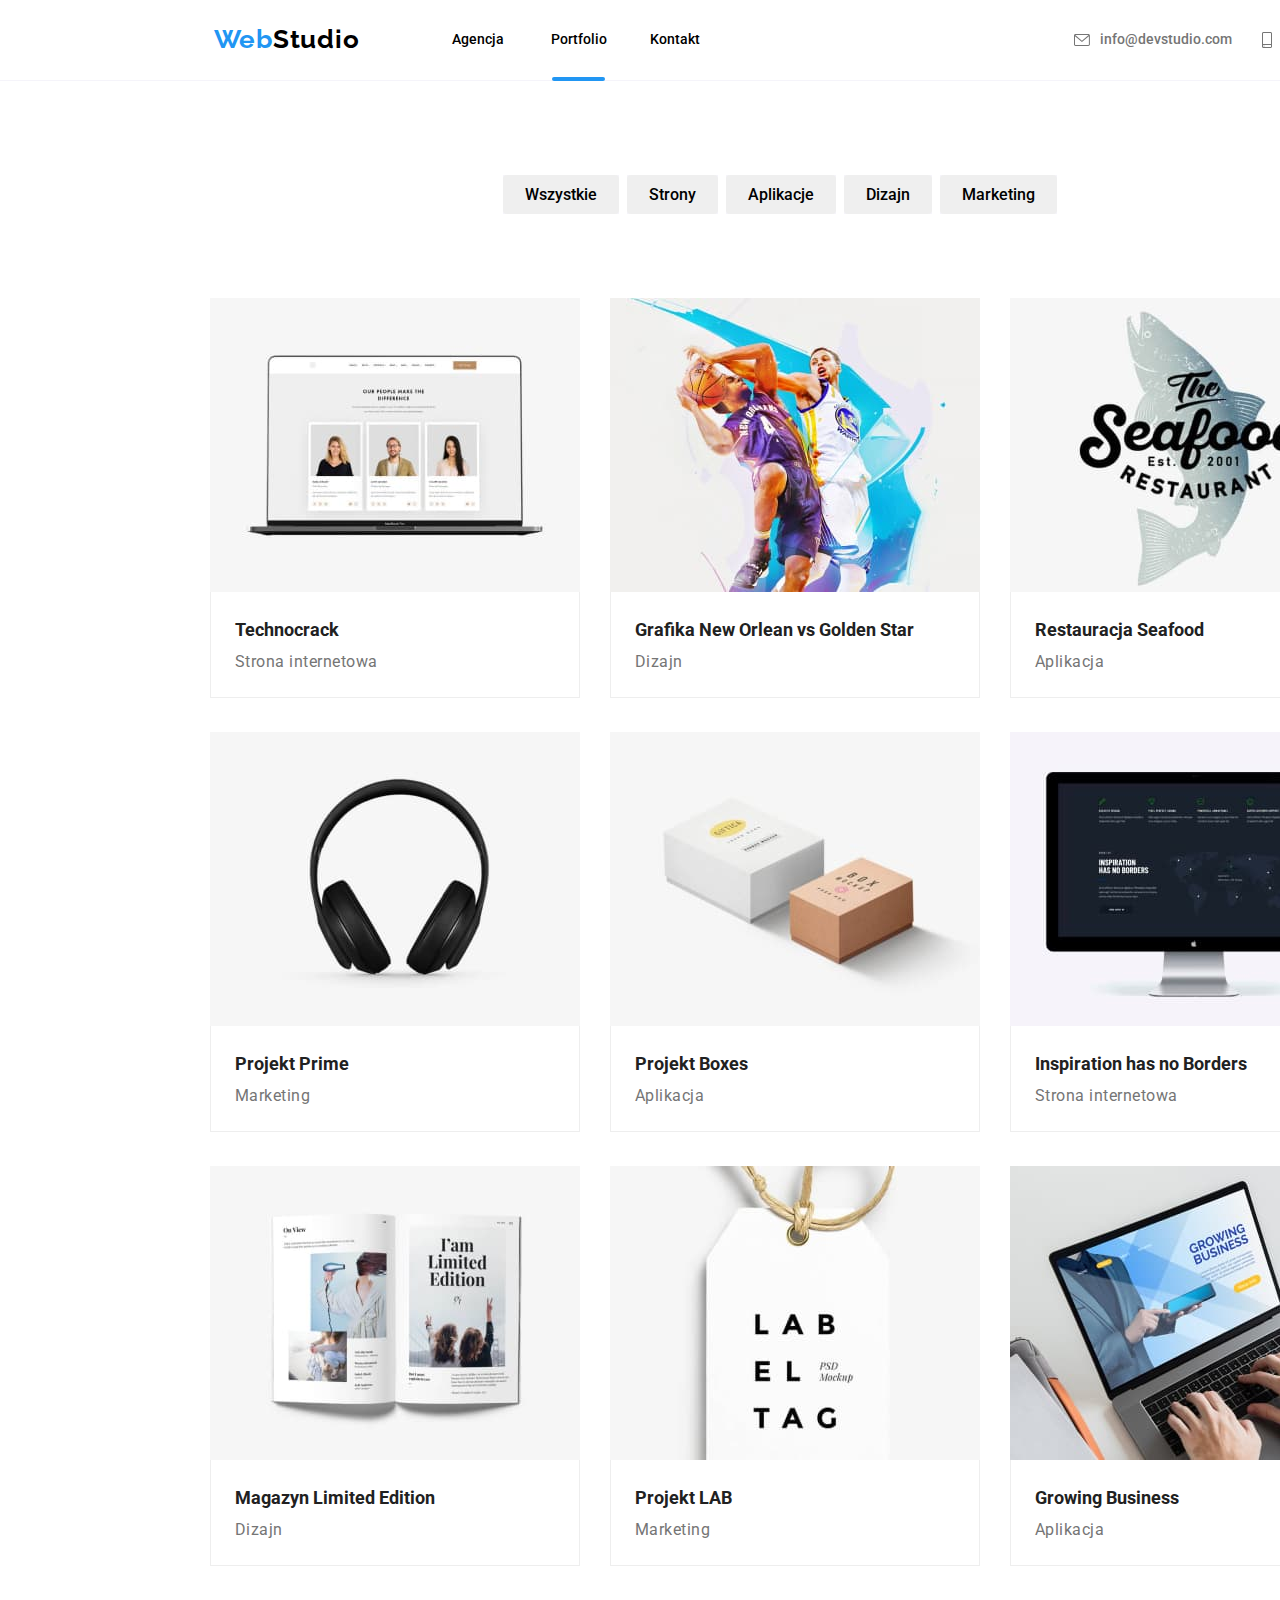
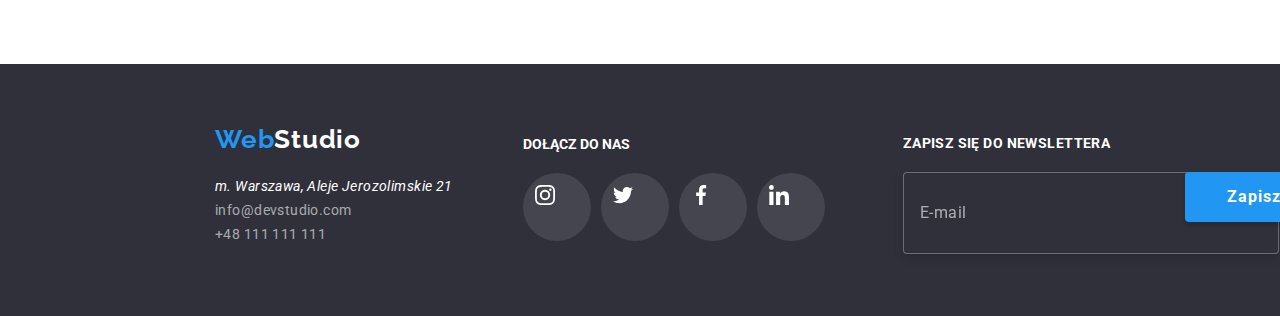
==== commit 511b9101: "cd hw 07" ====
--- a/portfolio.html
+++ b/portfolio.html
@@ -82,260 +82,285 @@
             </div>
         </header>
         <main>
-            <div class="container main-page">
-                <ul class="buttons-list">
-                    <li class="buttons">
-                        <button class="filters" type="button">Wszystkie</button>
-                    </li>
-                    <li class="buttons">
-                        <button class="filters" type="button">Strony</button>
-                    </li>
-                    <li class="buttons">
-                        <button class="filters" type="button">Aplikacje</button>
-                    </li>
-                    <li class="buttons">
-                        <button class="filters" type="button">Dizajn</button>
-                    </li>
-                    <li class="buttons">
-                        <button class="filters" type="button">Marketing</button>
-                    </li>
-                </ul>
-
+            <div class="container portfolio__box">
+                <!--Filters-->
+                <div class="filters">
+                    <ul class="filters__list">
+                        <li class="filters__item">
+                            <button class="filters__btn" type="button">
+                                Wszystkie
+                            </button>
+                        </li>
+                        <li class="filters__item">
+                            <button class="filters__btn" type="button">
+                                Strony
+                            </button>
+                        </li>
+                        <li class="filters__item">
+                            <button class="filters__btn" type="button">
+                                Aplikacje
+                            </button>
+                        </li>
+                        <li class="filters__item">
+                            <button class="filters__btn" type="button">
+                                Dizajn
+                            </button>
+                        </li>
+                        <li class="filters__item">
+                            <button class="filters__btn" type="button">
+                                Marketing
+                            </button>
+                        </li>
+                    </ul>
+                </div>
+                <!--Grid-->
                 <div class="grid">
-                    <ul class="main-container">
-                        <li class="grid-items">
-                            <figure class="cards">
-                                <div class="card-box">
-                                    <img
-                                        class="img"
+                    <ul class="grid__list">
+                        <li class="grid__item">
+                            <figure class="card">
+                                <div class="card__box">
+                                    <img
+                                        class="card__img"
                                         src="images/img5.jpg"
                                         alt="Otwarty laptop z trzema zdjeciami ludzi"
                                         width="370"
                                         height="294"
                                     />
-                                    <div class="portfolio-overlays">
-                                        Technocrack jest popularną platformą
-                                        wykorzystywaną do rozpowszechniania
-                                        koronawirusa. Firmy wykorzystują tę
-                                        platformę do celów szpiegowskich i
-                                        ataków na niezabezpieczone serwery
-                                        konkurencji
-                                    </div>
-                                </div>
-                                <figcaption class="description2">
-                                    <span class="project-name">Technocrack</span
-                                    ><span class="card-name"
+                                    <div class="card__overlays">
+                                        Technocrack jest popularną platformą
+                                        wykorzystywaną do rozpowszechniania
+                                        koronawirusa. Firmy wykorzystują tę
+                                        platformę do celów szpiegowskich i
+                                        ataków na niezabezpieczone serwery
+                                        konkurencji
+                                    </div>
+                                </div>
+                                <figcaption class="card__description">
+                                    <span class="card__name">Technocrack</span
+                                    ><span class="card__name-second"
                                         >Strona internetowa</span
                                     >
                                 </figcaption>
                             </figure>
                         </li>
-                        <li class="grid-items">
-                            <figure class="cards">
-                                <div class="card-box">
-                                    <img
-                                        class="img"
+                        <li class="grid__item">
+                            <figure class="card">
+                                <div class="card__box">
+                                    <img
+                                        class="card__img"
                                         src="images/img6.jpg"
                                         alt="Dwóch koszykarzy w grze"
                                         width="370"
                                         height="294"
                                     />
-                                    <div class="portfolio-overlays">
-                                        Technocrack jest popularną platformą
-                                        wykorzystywaną do rozpowszechniania
-                                        koronawirusa. Firmy wykorzystują tę
-                                        platformę do celów szpiegowskich i
-                                        ataków na niezabezpieczone serwery
-                                        konkurencji
-                                    </div>
-                                </div>
-                                <figcaption class="description2">
-                                    <span class="project-name"
+                                    <div class="card__overlays">
+                                        Technocrack jest popularną platformą
+                                        wykorzystywaną do rozpowszechniania
+                                        koronawirusa. Firmy wykorzystują tę
+                                        platformę do celów szpiegowskich i
+                                        ataków na niezabezpieczone serwery
+                                        konkurencji
+                                    </div>
+                                </div>
+                                <figcaption class="card__description">
+                                    <span class="card__name"
                                         >Grafika New Orlean vs Golden Star</span
-                                    ><span class="card-name">Dizajn</span>
-                                </figcaption>
-                            </figure>
-                        </li>
-                        <li class="grid-items">
-                            <figure class="cards">
-                                <div class="card-box">
-                                    <img
-                                        class="img"
+                                    ><span class="card__name-second"
+                                        >Dizajn</span
+                                    >
+                                </figcaption>
+                            </figure>
+                        </li>
+                        <li class="grid__item">
+                            <figure class="card">
+                                <div class="card__box">
+                                    <img
+                                        class="card__img"
                                         src="images/img7.jpg"
                                         alt="Logo The Seafood Restaurant"
                                         width="370"
                                         height="294"
                                     />
-                                    <div class="portfolio-overlays">
-                                        Technocrack jest popularną platformą
-                                        wykorzystywaną do rozpowszechniania
-                                        koronawirusa. Firmy wykorzystują tę
-                                        platformę do celów szpiegowskich i
-                                        ataków na niezabezpieczone serwery
-                                        konkurencji
-                                    </div>
-                                </div>
-                                <figcaption class="description2">
-                                    <span class="project-name"
+                                    <div class="card__overlays">
+                                        Technocrack jest popularną platformą
+                                        wykorzystywaną do rozpowszechniania
+                                        koronawirusa. Firmy wykorzystują tę
+                                        platformę do celów szpiegowskich i
+                                        ataków na niezabezpieczone serwery
+                                        konkurencji
+                                    </div>
+                                </div>
+                                <figcaption class="card__description">
+                                    <span class="card__name"
                                         >Restauracja Seafood</span
-                                    ><span class="card-name">Aplikacja</span>
-                                </figcaption>
-                            </figure>
-                        </li>
-                        <li class="grid-items">
-                            <figure class="cards">
-                                <div class="card-box">
-                                    <img
-                                        class="img"
+                                    ><span class="card__name-second"
+                                        >Aplikacja</span
+                                    >
+                                </figcaption>
+                            </figure>
+                        </li>
+                        <li class="grid__item">
+                            <figure class="card">
+                                <div class="card__box">
+                                    <img
+                                        class="card__img"
                                         src="images/img8.jpg"
                                         alt="Słuchawki nauszne"
                                         width="370"
                                         height="294"
                                     />
-                                    <div class="portfolio-overlays">
-                                        Technocrack jest popularną platformą
-                                        wykorzystywaną do rozpowszechniania
-                                        koronawirusa. Firmy wykorzystują tę
-                                        platformę do celów szpiegowskich i
-                                        ataków na niezabezpieczone serwery
-                                        konkurencji
-                                    </div>
-                                </div>
-                                <figcaption class="description2">
-                                    <span class="project-name"
-                                        >Projekt Prime</span
-                                    ><span class="card-name">Marketing</span>
-                                </figcaption>
-                            </figure>
-                        </li>
-                        <li class="grid-items">
-                            <figure class="cards">
-                                <div class="card-box">
-                                    <img
-                                        class="img"
+                                    <div class="card__overlays">
+                                        Technocrack jest popularną platformą
+                                        wykorzystywaną do rozpowszechniania
+                                        koronawirusa. Firmy wykorzystują tę
+                                        platformę do celów szpiegowskich i
+                                        ataków na niezabezpieczone serwery
+                                        konkurencji
+                                    </div>
+                                </div>
+                                <figcaption class="card__description">
+                                    <span class="card__name">Projekt Prime</span
+                                    ><span class="card__name-second"
+                                        >Marketing</span
+                                    >
+                                </figcaption>
+                            </figure>
+                        </li>
+                        <li class="grid__item">
+                            <figure class="card">
+                                <div class="card__box">
+                                    <img
+                                        class="card__img"
                                         src="images/img9.jpg"
                                         alt="Dwa pudełka"
                                         width="370"
                                         height="294"
                                     />
-                                    <div class="portfolio-overlays">
-                                        Technocrack jest popularną platformą
-                                        wykorzystywaną do rozpowszechniania
-                                        koronawirusa. Firmy wykorzystują tę
-                                        platformę do celów szpiegowskich i
-                                        ataków na niezabezpieczone serwery
-                                        konkurencji
-                                    </div>
-                                </div>
-                                <figcaption class="description2">
-                                    <span class="project-name"
-                                        >Projekt Boxes</span
-                                    ><span class="card-name">Aplikacja</span>
-                                </figcaption>
-                            </figure>
-                        </li>
-                        <li class="grid-items">
-                            <figure class="cards">
-                                <div class="card-box">
-                                    <img
-                                        class="img"
+                                    <div class="card__overlays">
+                                        Technocrack jest popularną platformą
+                                        wykorzystywaną do rozpowszechniania
+                                        koronawirusa. Firmy wykorzystują tę
+                                        platformę do celów szpiegowskich i
+                                        ataków na niezabezpieczone serwery
+                                        konkurencji
+                                    </div>
+                                </div>
+                                <figcaption class="card__description">
+                                    <span class="card__name">Projekt Boxes</span
+                                    ><span class="card__name-second"
+                                        >Aplikacja</span
+                                    >
+                                </figcaption>
+                            </figure>
+                        </li>
+                        <li class="grid__item">
+                            <figure class="card">
+                                <div class="card__box">
+                                    <img
+                                        class="card__img"
                                         src="images/img10.jpg"
                                         alt="Monitor komputera"
                                         width="370"
                                         height="294"
                                     />
-                                    <div class="portfolio-overlays">
-                                        Technocrack jest popularną platformą
-                                        wykorzystywaną do rozpowszechniania
-                                        koronawirusa. Firmy wykorzystują tę
-                                        platformę do celów szpiegowskich i
-                                        ataków na niezabezpieczone serwery
-                                        konkurencji
-                                    </div>
-                                </div>
-                                <figcaption class="description2">
-                                    <span class="project-name"
+                                    <div class="card__overlays">
+                                        Technocrack jest popularną platformą
+                                        wykorzystywaną do rozpowszechniania
+                                        koronawirusa. Firmy wykorzystują tę
+                                        platformę do celów szpiegowskich i
+                                        ataków na niezabezpieczone serwery
+                                        konkurencji
+                                    </div>
+                                </div>
+                                <figcaption class="card__description">
+                                    <span class="card__name"
                                         >Inspiration has no Borders</span
-                                    ><span class="card-name"
+                                    ><span class="card__name-second"
                                         >Strona internetowa</span
                                     >
                                 </figcaption>
                             </figure>
                         </li>
-                        <li class="grid-items">
-                            <figure class="cards">
-                                <div class="card-box">
-                                    <img
-                                        class="img"
+                        <li class="grid__item">
+                            <figure class="card">
+                                <div class="card__box">
+                                    <img
+                                        class="card__img"
                                         src="images/img11.jpg"
                                         alt="Otwarta książka z obrazkami"
                                         width="370"
                                         height="294"
                                     />
-                                    <div class="portfolio-overlays">
-                                        Technocrack jest popularną platformą
-                                        wykorzystywaną do rozpowszechniania
-                                        koronawirusa. Firmy wykorzystują tę
-                                        platformę do celów szpiegowskich i
-                                        ataków na niezabezpieczone serwery
-                                        konkurencji
-                                    </div>
-                                </div>
-                                <figcaption class="description2">
-                                    <span class="project-name"
+                                    <div class="card__overlays">
+                                        Technocrack jest popularną platformą
+                                        wykorzystywaną do rozpowszechniania
+                                        koronawirusa. Firmy wykorzystują tę
+                                        platformę do celów szpiegowskich i
+                                        ataków na niezabezpieczone serwery
+                                        konkurencji
+                                    </div>
+                                </div>
+                                <figcaption class="card__description">
+                                    <span class="card__name"
                                         >Magazyn Limited Edition</span
-                                    ><span class="card-name">Dizajn</span>
-                                </figcaption>
-                            </figure>
-                        </li>
-                        <li class="grid-items">
-                            <figure class="cards">
-                                <div class="card-box">
-                                    <img
-                                        class="img"
+                                    ><span class="card__name-second"
+                                        >Dizajn</span
+                                    >
+                                </figcaption>
+                            </figure>
+                        </li>
+                        <li class="grid__item">
+                            <figure class="card">
+                                <div class="card__box">
+                                    <img
+                                        class="card__img"
                                         src="images/img12.jpg"
                                         alt="Biała etykieta z napisem LABELTAG"
                                         width="370"
                                         height="294"
                                     />
-                                    <div class="portfolio-overlays">
-                                        Technocrack jest popularną platformą
-                                        wykorzystywaną do rozpowszechniania
-                                        koronawirusa. Firmy wykorzystują tę
-                                        platformę do celów szpiegowskich i
-                                        ataków na niezabezpieczone serwery
-                                        konkurencji
-                                    </div>
-                                </div>
-                                <figcaption class="description2">
-                                    <span class="project-name">Projekt LAB</span
-                                    ><span class="card-name">Marketing</span>
-                                </figcaption>
-                            </figure>
-                        </li>
-                        <li class="grid-items">
-                            <figure class="cards">
-                                <div class="card-box">
-                                    <img
-                                        class="img"
+                                    <div class="card__overlays">
+                                        Technocrack jest popularną platformą
+                                        wykorzystywaną do rozpowszechniania
+                                        koronawirusa. Firmy wykorzystują tę
+                                        platformę do celów szpiegowskich i
+                                        ataków na niezabezpieczone serwery
+                                        konkurencji
+                                    </div>
+                                </div>
+                                <figcaption class="card__description">
+                                    <span class="card__name">Projekt LAB</span
+                                    ><span class="card__name-second"
+                                        >Marketing</span
+                                    >
+                                </figcaption>
+                            </figure>
+                        </li>
+                        <li class="grid__item">
+                            <figure class="card">
+                                <div class="card__box">
+                                    <img
+                                        class="card__img"
                                         src="images/img13.jpg"
                                         alt="Osoba pisząca na laptopie"
                                         width="370"
                                         height="294"
                                     />
-                                    <div class="portfolio-overlays">
-                                        Technocrack jest popularną platformą
-                                        wykorzystywaną do rozpowszechniania
-                                        koronawirusa. Firmy wykorzystują tę
-                                        platformę do celów szpiegowskich i
-                                        ataków na niezabezpieczone serwery
-                                        konkurencji
-                                    </div>
-                                </div>
-                                <figcaption class="description2">
-                                    <span class="project-name"
+                                    <div class="card__overlays">
+                                        Technocrack jest popularną platformą
+                                        wykorzystywaną do rozpowszechniania
+                                        koronawirusa. Firmy wykorzystują tę
+                                        platformę do celów szpiegowskich i
+                                        ataków na niezabezpieczone serwery
+                                        konkurencji
+                                    </div>
+                                </div>
+                                <figcaption class="card__description">
+                                    <span class="card__name"
                                         >Growing Business</span
-                                    ><span class="card-name">Aplikacja</span>
+                                    ><span class="card__name-second"
+                                        >Aplikacja</span
+                                    >
                                 </figcaption>
                             </figure>
                         </li>
@@ -343,130 +368,122 @@
                 </div>
             </div>
         </main>
-        <footer class="footer-box">
-            <div class="container">
-                <div class="footer-contact">
-                    <div class="footer-contact-container">
-                        <ul>
-                            <li class="logo-footer">
-                                <a class="logo" href="index.html"
-                                    ><span class="highlight">Web</span
-                                    ><span class="studio-two">Studio</span></a
-                                >
-                            </li>
-                            <li class="details">
-                                <address class="address-name">
-                                    m. Warszawa, Aleje Jerozolimskie 21
-                                </address>
-                            </li>
-                            <li class="details">
-                                <a
-                                    class="footer-links email"
-                                    href="mailto:info@devstudio.com"
-                                    >info@devstudio.com</a
-                                >
-                            </li>
-                            <li class="details">
-                                <a class="footer-links" href="tel:+48111111111"
-                                    >+48 111 111 111</a
-                                >
-                            </li>
-                        </ul>
-                    </div>
-                    <div class="footer-social">
-                        <h2 class="footer-join-us">dołącz do nas</h2>
-                        <ul class="footer-icon-list">
-                            <li class="footer-icon-item">
-                                <a
-                                    href="https://www.instagram.com/"
-                                    class="footer-icon"
-                                    ><div class="footer-icon-circle">
-                                        <svg
-                                            class="footer-social-icons"
-                                            width="20"
-                                            height="20"
-                                        >
-                                            <use
-                                                href="./images/icons.svg/icons.svg#icon-instagram-2"
-                                            ></use>
-                                        </svg>
-                                    </div>
-                                </a>
-                            </li>
-                            <li class="footer-icon-item">
-                                <a
-                                    href="https://twitter.com/"
-                                    class="footer-icon"
-                                    ><div class="footer-icon-circle">
-                                        <svg
-                                            class="footer-social-icons"
-                                            width="20"
-                                            height="20"
-                                        >
-                                            <use
-                                                href="./images/icons.svg/icons.svg#icon-twitter-1"
-                                            ></use>
-                                        </svg>
-                                    </div>
-                                </a>
-                            </li>
-                            <li class="footer-icon-item">
-                                <a
-                                    href="https://www.facebook.com/"
-                                    class="footer-icon"
-                                    ><div class="footer-icon-circle">
-                                        <svg
-                                            class="footer-social-icons"
-                                            width="20"
-                                            height="20"
-                                        >
-                                            <use
-                                                href="./images/icons.svg/icons.svg#icon-facebook-1"
-                                            ></use>
-                                        </svg>
-                                    </div>
-                                </a>
-                            </li>
-                            <li class="footer-icon-item">
-                                <a
-                                    href="https://www.linkedin.com/"
-                                    class="footer-icon"
-                                    ><div class="footer-icon-circle">
-                                        <svg
-                                            class="footer-social-icons"
-                                            width="20"
-                                            height="20"
-                                        >
-                                            <use
-                                                href="./images/icons.svg/icons.svg#icon-linkedin-1"
-                                            ></use>
-                                        </svg>
-                                    </div>
-                                </a>
-                            </li>
-                        </ul>
-                    </div>
-                    <form name="newsletterForm">
-                        <label
-                            ><h3 class="newsletter-head">
-                                ZAPISZ SIĘ DO NEWSLETTERA
-                            </h3>
-                            <input
-                                type="email"
-                                name="email"
-                                placeholder="E-mail"
-                                class="input-area"
-                        /></label>
-                        <button class="btn-footer" type="submit">
-                            <span class="sign-up">Zapisz się</span>
-                            <svg class="icon-send">
-                                <use
-                                    href="./images/icons.svg/icons1.svg#icon-icon-send"
-                                ></use>
-                            </svg>
-                        </button>
-                    </form>
+        <footer class="footer">
+            <div class="footer__box container">
+                <ul>
+                    <li class="footer__logo">
+                        <a class="logo" href="index.html"
+                            ><span class="logo__highlight">Web</span
+                            ><span class="logo__title--footer">Studio</span></a
+                        >
+                    </li>
+                    <li class="footer__list">
+                        <address class="footer__address">
+                            m. Warszawa, Aleje Jerozolimskie 21
+                        </address>
+                    </li>
+                    <li class="footer__list">
+                        <a class="footer__link" href="mailto:info@devstudio.com"
+                            >info@devstudio.com</a
+                        >
+                    </li>
+                    <li class="footer__list">
+                        <a class="footer__link" href="tel:+48111111111"
+                            >+48 111 111 111</a
+                        >
+                    </li>
+                </ul>
+
+                <div class="media">
+                    <h2 class="media__title">dołącz do nas</h2>
+                    <ul class="media__list">
+                        <li class="media__item">
+                            <a
+                                href="https://www.instagram.com/"
+                                class="media__link"
+                            >
+                                <div class="media__circle">
+                                    <svg
+                                        class="media__icons"
+                                        width="20"
+                                        height="20"
+                                    >
+                                        <use
+                                            href="./images/icons.svg/icons.svg#icon-instagram-2"
+                                        ></use>
+                                    </svg>
+                                </div>
+                            </a>
+                        </li>
+                        <li class="media__item">
+                            <a href="https://twitter.com/" class="media__link"
+                                ><div class="media__circle">
+                                    <svg
+                                        class="media__icons"
+                                        width="20"
+                                        height="20"
+                                    >
+                                        <use
+                                            href="./images/icons.svg/icons.svg#icon-twitter-1"
+                                        ></use>
+                                    </svg>
+                                </div>
+                            </a>
+                        </li>
+                        <li class="media__item">
+                            <a
+                                href="https://www.facebook.com/"
+                                class="media__link"
+                                ><div class="media__circle">
+                                    <svg
+                                        class="media__icons"
+                                        width="20"
+                                        height="20"
+                                    >
+                                        <use
+                                            href="./images/icons.svg/icons.svg#icon-facebook-1"
+                                        ></use>
+                                    </svg>
+                                </div>
+                            </a>
+                        </li>
+                        <li class="media__item">
+                            <a
+                                href="https://www.linkedin.com/"
+                                class="media__link"
+                                ><div class="media__circle">
+                                    <svg
+                                        class="media__icons"
+                                        width="20"
+                                        height="20"
+                                    >
+                                        <use
+                                            href="./images/icons.svg/icons.svg#icon-linkedin-1"
+                                        ></use>
+                                    </svg>
+                                </div>
+                            </a>
+                        </li>
+                    </ul>
                 </div>
+                <form>
+                    <label
+                        ><h3 class="newsletter">ZAPISZ SIĘ DO NEWSLETTERA</h3>
+                        <input
+                            type="email"
+                            name="email"
+                            placeholder="E-mail"
+                            class="newsletter__input text__input"
+                    /></label>
+                    <button class="newsletter__btn" type="submit">
+                        <span class="sign__up">Zapisz się</span>
+                        <svg class="newsletter__icon">
+                            <use
+                                href="./images/icons.svg/icons1.svg#icon-icon-send"
+                            ></use>
+                        </svg>
+                    </button>
+                </form>
             </div>
         </footer>
     </body>
--- a/css/main.min.css
+++ b/css/main.min.css
@@ -1 +1 @@
-*{padding:0;margin:0}body{font-family:"Roboto",sans-serif;width:1600px;position:relative}.container{max-width:1200px;margin:0}li{list-style:none}.header{border-bottom:1px solid #f5f4fa;display:-webkit-box;display:-ms-flexbox;display:flex;-webkit-box-pack:center;-ms-flex-pack:center;justify-content:center;width:1600px}.header__container{width:1200px;height:80px;display:-webkit-box;display:-ms-flexbox;display:flex;-webkit-box-pack:center;-ms-flex-pack:center;justify-content:center}.logo{font-family:"Raleway";font-weight:700;font-size:26px;line-height:1.19em;color:#000;letter-spacing:.03em;text-decoration:none}.logo__nav{width:145px;height:31px;margin-top:24px;margin-bottom:25px;margin-right:93px}.logo__highlight{color:#2196f3}.logo__title{color:#000}.nav{display:-webkit-box;display:-ms-flexbox;display:flex;-webkit-box-orient:horizontal;-webkit-box-direction:normal;-ms-flex-direction:row;flex-direction:row;-webkit-box-align:center;-ms-flex-align:center;align-items:center}.nav__menu{display:-webkit-box;display:-ms-flexbox;display:flex;-webkit-box-align:center;-ms-flex-align:center;align-items:center;padding-left:0;margin-right:371px}.nav__list{font-family:"Roboto";font-weight:500;font-size:14px;line-height:1.14em;color:#000;width:53px;display:-webkit-box;display:-ms-flexbox;display:flex;-webkit-box-align:center;-ms-flex-align:center;align-items:center}.nav__list:hover,.nav__list:focus,.nav__list:active{color:#2196f3}.nav__active:after{content:"";background-color:#2196f3;border-radius:2px;height:4px;width:53px;margin:0;padding:0;display:block;position:absolute;top:77px;left:452px}.nav__active-second:after{content:"";background-color:#2196f3;border-radius:2px;height:4px;width:53px;margin:0;padding:0;display:block;position:absolute;top:77px;left:552px}.nav__link{text-decoration:none;color:#000;display:-webkit-box;display:-ms-flexbox;display:flex;-webkit-box-align:center;-ms-flex-align:center;align-items:center;-webkit-transition-property:color;transition-property:color;-webkit-transition:250ms cubic-bezier(0.4, 0, 0.2, 1);transition:250ms cubic-bezier(0.4, 0, 0.2, 1)}.nav__link:hover,.nav__link:focus{color:#2196f3}.nav .nav__menu>.nav__list:not(:last-child){margin-right:46px}.contacts{display:-webkit-box;display:-ms-flexbox;display:flex;-webkit-box-align:center;-ms-flex-align:center;align-items:center;padding-left:0}.contacts__list{height:16px}.contacts__link{font-family:"Roboto";font-size:14px;font-weight:500;line-height:1.14em;text-decoration:none;display:-webkit-box;display:-ms-flexbox;display:flex;-webkit-box-orient:horizontal;-webkit-box-direction:normal;-ms-flex-direction:row;flex-direction:row;-webkit-box-align:center;-ms-flex-align:center;align-items:center;color:#757575;-webkit-transition-property:color;transition-property:color;-webkit-transition:250ms cubic-bezier(0.4, 0, 0.2, 1);transition:250ms cubic-bezier(0.4, 0, 0.2, 1)}.contacts__link:hover,.contacts__link:focus,.contacts__link:active{color:#2196f3}.contacts__icon{fill:#757575;margin-right:10px}.contacts .contacts>.contacts__list{display:-webkit-box;display:-ms-flexbox;display:flex;-webkit-box-align:center;-ms-flex-align:center;align-items:center;-webkit-box-orient:horizontal;-webkit-box-direction:normal;-ms-flex-direction:row;flex-direction:row}.contacts .contacts__link:hover svg,.contacts .contacts__link:focus svg,.contacts .contacts__link:active svg{-webkit-transition-property:fill;transition-property:fill;-webkit-transition:250ms cubic-bezier(0.4, 0, 0.2, 1);transition:250ms cubic-bezier(0.4, 0, 0.2, 1);fill:#2196f3}.contacts .contacts__list:not(:last-child){margin-right:30px}.main__box{background-color:#2f303a;height:600px;width:1600px;background-image:-webkit-gradient(linear, left top, left bottom, from(rgba(47, 48, 58, 0.4)), color-stop(50%, rgba(47, 48, 58, 0.4))),url(../images/working-team.jpg);background-image:linear-gradient(to bottom, rgba(47, 48, 58, 0.4) 0%, rgba(47, 48, 58, 0.4) 50%),url(../images/working-team.jpg);background-position:center;background-size:cover;background-repeat:no-repeat;-webkit-box-shadow:0px 4px 4px 0px rgba(0,0,0,.2509803922);box-shadow:0px 4px 4px 0px rgba(0,0,0,.2509803922);max-width:1600px;margin:0 auto;display:-webkit-box;display:-ms-flexbox;display:flex;-webkit-box-orient:vertical;-webkit-box-direction:normal;-ms-flex-direction:column;flex-direction:column;-webkit-box-pack:center;-ms-flex-pack:center;justify-content:center;-webkit-box-align:center;-ms-flex-align:center;align-items:center}h1{font-size:44px;font-weight:900;line-height:1.36;text-align:center;letter-spacing:.06em;color:#fff;margin-bottom:30px}.main__button{color:#000;background-color:#f5f4fa;cursor:pointer;border:none;border-radius:4px;width:200px;height:50px;font-size:16px;font-weight:700;line-height:1.8;font-family:"Roboto";-webkit-transition-property:color background-color;transition-property:color background-color;-webkit-transition:250ms cubic-bezier(0.4, 0, 0.2, 1);transition:250ms cubic-bezier(0.4, 0, 0.2, 1)}.main__button:hover,.main__button:focus,.main__button:active{background-color:#2196f3;color:#fff;border:none}.backdrop{top:0px;left:0px;width:100%;height:100%;background:rgba(0,0,0,.3);position:absolute;z-index:1;-webkit-transition-property:visibility;transition-property:visibility;visibility:visible;display:-webkit-box;display:-ms-flexbox;display:flex;-webkit-animation-name:modalOpen;animation-name:modalOpen;-webkit-animation-duration:2000ms;animation-duration:2000ms;-webkit-animation-timing-function:ease-in;animation-timing-function:ease-in;-webkit-animation-direction:normal;animation-direction:normal;-webkit-animation-fill-mode:forwards;animation-fill-mode:forwards}.is__hidden{pointer-events:none;visibility:hidden;opacity:0}.modal__window{width:528px;height:581px;margin-top:400px;margin-left:810px;background:#fff;-webkit-box-shadow:0px 1px 3px rgba(0,0,0,.12),0px 1px 1px rgba(0,0,0,.14),0px 2px 1px rgba(0,0,0,.2);box-shadow:0px 1px 3px rgba(0,0,0,.12),0px 1px 1px rgba(0,0,0,.14),0px 2px 1px rgba(0,0,0,.2);border-radius:4px;z-index:2;-webkit-transition-property:visibility opacity transform;transition-property:visibility opacity transform;-webkit-transition-duration:2s;transition-duration:2s;-webkit-transform:translate(-50%, -50%);transform:translate(-50%, -50%);-webkit-transition-timing-function:ease-in;transition-timing-function:ease-in;opacity:1;visibility:visible;display:block}.is__hidden .modal__window{-webkit-transform:translate(-50%, -50%) scale(1.2);transform:translate(-50%, -50%) scale(1.2)}.modal__btn-close{width:30px;height:30px;border:1px solid rgba(0,0,0,.1);border-radius:50px;padding:6px;background-color:#fff;cursor:pointer;position:absolute;top:8px;left:490px}.button__close-X{color:#000;font-size:15px}.form{display:-webkit-box;display:-ms-flexbox;display:flex;-webkit-box-orient:vertical;-webkit-box-direction:normal;-ms-flex-direction:column;flex-direction:column}.form__header{font-weight:700;font-size:20px;line-height:1.15em;text-align:center;letter-spacing:.03em;color:#212121;margin-top:40px;margin-bottom:12px}.form__label{margin-left:40px;margin-bottom:10px;margin-right:40px}.form__data{font-weight:400;font-size:12px;line-height:1.16em;letter-spacing:.01em;color:#757575}.form__icon{position:absolute;width:18px;height:18px;margin-top:11px;margin-left:12px}.form__input{border:1px solid rgba(33,33,33,.2);border-radius:4px;width:448px;height:40px;padding-left:42px;outline:none;-webkit-transition-property:border-color;transition-property:border-color;-webkit-transition-duration:250ms;transition-duration:250ms;-webkit-transition-timing-function:cubic-bezier(0.4, 0, 0.2, 1);transition-timing-function:cubic-bezier(0.4, 0, 0.2, 1)}.form__input:active,.form__input:focus,.form__input:hover{border:1px solid #2196f3;outline:none}.form__input2{border:1px solid rgba(33,33,33,.2);border-radius:4px;padding-top:12px;padding-left:16px;outline:none;-webkit-transition-property:border-color;transition-property:border-color;-webkit-transition-duration:250ms;transition-duration:250ms;-webkit-transition-timing-function:cubic-bezier(0.4, 0, 0.2, 1);transition-timing-function:cubic-bezier(0.4, 0, 0.2, 1)}.form__input2:active,.form__input2:focus,.form__input2:hover{border:1px solid #2196f3;outline:none}.form__input2::-webkit-input-placeholder{font-family:"Roboto";font-style:normal;font-weight:400;font-size:12px;line-height:14px;letter-spacing:.01em;color:rgba(117,117,117,.5)}.form__input2::-moz-placeholder{font-family:"Roboto";font-style:normal;font-weight:400;font-size:12px;line-height:14px;letter-spacing:.01em;color:rgba(117,117,117,.5)}.form__input2:-ms-input-placeholder{font-family:"Roboto";font-style:normal;font-weight:400;font-size:12px;line-height:14px;letter-spacing:.01em;color:rgba(117,117,117,.5)}.form__input2::-ms-input-placeholder{font-family:"Roboto";font-style:normal;font-weight:400;font-size:12px;line-height:14px;letter-spacing:.01em;color:rgba(117,117,117,.5)}.form__input2::placeholder{font-family:"Roboto";font-style:normal;font-weight:400;font-size:12px;line-height:14px;letter-spacing:.01em;color:rgba(117,117,117,.5)}.form__btn{width:200px;height:50px;background:#2196f3;border:none;-webkit-box-shadow:0px 4px 4px rgba(0,0,0,.15);box-shadow:0px 4px 4px rgba(0,0,0,.15);border-radius:4px;margin-left:164px;display:-webkit-box;display:-ms-flexbox;display:flex;-webkit-box-pack:center;-ms-flex-pack:center;justify-content:center;-webkit-box-align:center;-ms-flex-align:center;align-items:center;cursor:pointer}.form__btn-text{font-family:"Roboto";font-style:normal;font-weight:700;font-size:16px;line-height:1.8em;letter-spacing:.06em;color:#fff}.form__container>svg{-webkit-transition-property:fill;transition-property:fill;-webkit-transition-duration:250ms;transition-duration:250ms;-webkit-transition-timing-function:cubic-bezier(0.4, 0, 0.2, 1);transition-timing-function:cubic-bezier(0.4, 0, 0.2, 1)}.form__container:active>svg,.form__container:focus-within>svg,.form__container:hover>svg{fill:#2196f3}.checkbox{margin-bottom:30px;display:-webkit-box;display:-ms-flexbox;display:flex;-webkit-box-align:center;-ms-flex-align:center;align-items:center}.checkbox__input{-webkit-appearance:none;-moz-appearance:none;appearance:none}.checkbox__label{font-family:"Roboto";font-weight:400;font-size:14px;line-height:1.7em;letter-spacing:.03em;color:#757575;position:relative;margin-left:79px}.checkbox__label::before{display:block;position:absolute;top:4px;left:-30px;content:"";width:16px;height:15px;border:2px solid #212121;cursor:pointer}.checkbox__statute{color:#2196f3}.inputCheckbox:checked+.labelCheckbox::before{background:url(../images/icon\ check.jpg);border:none}.message{width:448px;height:120px;color:#000;font-family:"Roboto"}.textarea{resize:none}.assets{display:-webkit-box;display:-ms-flexbox;display:flex;-webkit-box-orient:vertical;-webkit-box-direction:normal;-ms-flex-direction:column;flex-direction:column;-webkit-box-pack:center;-ms-flex-pack:center;justify-content:center;-webkit-box-align:center;-ms-flex-align:center;align-items:center;margin:auto}.assets__list{font-family:"Roboto";font-size:14px;line-height:1.71;color:#757575;display:-webkit-box;display:-ms-flexbox;display:flex;-webkit-box-orient:horizontal;-webkit-box-direction:normal;-ms-flex-direction:row;flex-direction:row;-webkit-box-pack:center;-ms-flex-pack:center;justify-content:center;padding-left:0;padding:auto;margin-top:94px}.assets__item{width:270px}.assets__header{font-family:"Roboto";font-size:14px;font-weight:700;line-height:1.14;color:#000;margin-bottom:10px}.assets>.assets__list{display:-webkit-box;display:-ms-flexbox;display:flex;-webkit-box-pack:center;-ms-flex-pack:center;justify-content:center;-webkit-box-align:center;-ms-flex-align:center;align-items:center;margin-left:215px;margin-right:auto}.assets__list>.assets__item:not(:last-child){margin-right:30px}.actions{display:-webkit-box;display:-ms-flexbox;display:flex;-webkit-box-orient:vertical;-webkit-box-direction:normal;-ms-flex-direction:column;flex-direction:column;margin-left:215px}.actions__header{font-family:"Roboto";font-size:36px;font-weight:700;line-height:1.16;text-align:center;color:#000;margin-bottom:50px;width:352px;height:42px;margin-top:94px;margin-bottom:50px;margin-left:200px}.actions__list{width:1170px;display:-webkit-box;display:-ms-flexbox;display:flex;-webkit-box-pack:center;-ms-flex-pack:center;justify-content:center;margin-bottom:94px;margin:0;padding:0;width:370px;height:294px;margin-left:185px}.actions__box{position:relative;width:100%;max-width:370px}.actions__photos{display:block;height:auto}.actions__overlay{position:absolute;bottom:0;width:100%;height:70px;background:rgba(47,48,58,.8);color:var(--fourth-color);font-size:14px;font-family:"Roboto";line-height:1.14;text-align:center;padding:27px 90px}.actions__list>.actions__images:not(:last-child){margin-right:30px}/*# sourceMappingURL=main.min.css.map */+*{padding:0;margin:0}body{font-family:"Roboto",sans-serif;width:1600px;position:relative}.container{max-width:1200px;margin:0}li{list-style:none}.header{border-bottom:1px solid #f5f4fa;display:-webkit-box;display:-ms-flexbox;display:flex;-webkit-box-pack:center;-ms-flex-pack:center;justify-content:center;width:1600px}.header__container{width:1200px;height:80px;display:-webkit-box;display:-ms-flexbox;display:flex;-webkit-box-pack:center;-ms-flex-pack:center;justify-content:center}.logo{font-family:"Raleway";font-weight:700;font-size:26px;line-height:1.19em;color:#000;letter-spacing:.03em;text-decoration:none}.logo__nav{width:145px;height:31px;margin-top:24px;margin-bottom:25px;margin-right:93px}.logo__highlight{color:#2196f3}.logo__title{color:#000}.logo__title--footer{color:#fff}.nav{display:-webkit-box;display:-ms-flexbox;display:flex;-webkit-box-orient:horizontal;-webkit-box-direction:normal;-ms-flex-direction:row;flex-direction:row;-webkit-box-align:center;-ms-flex-align:center;align-items:center}.nav__menu{display:-webkit-box;display:-ms-flexbox;display:flex;-webkit-box-align:center;-ms-flex-align:center;align-items:center;padding-left:0;margin-right:371px}.nav__list{font-family:"Roboto";font-weight:500;font-size:14px;line-height:1.14em;color:#000;width:53px;display:-webkit-box;display:-ms-flexbox;display:flex;-webkit-box-align:center;-ms-flex-align:center;align-items:center}.nav__list:hover,.nav__list:focus,.nav__list:active{color:#2196f3}.nav__active:after{content:"";background-color:#2196f3;border-radius:2px;height:4px;width:53px;margin:0;padding:0;display:block;position:absolute;top:77px;left:452px}.nav__active-second:after{content:"";background-color:#2196f3;border-radius:2px;height:4px;width:53px;margin:0;padding:0;display:block;position:absolute;top:77px;left:552px}.nav__link{text-decoration:none;color:#000;display:-webkit-box;display:-ms-flexbox;display:flex;-webkit-box-align:center;-ms-flex-align:center;align-items:center;-webkit-transition-property:color;transition-property:color;-webkit-transition:250ms cubic-bezier(0.4, 0, 0.2, 1);transition:250ms cubic-bezier(0.4, 0, 0.2, 1)}.nav__link:hover,.nav__link:focus{color:#2196f3}.nav .nav__menu>.nav__list:not(:last-child){margin-right:46px}.contacts{display:-webkit-box;display:-ms-flexbox;display:flex;-webkit-box-align:center;-ms-flex-align:center;align-items:center;padding-left:0}.contacts__list{height:16px}.contacts__link{font-family:"Roboto";font-size:14px;font-weight:500;line-height:1.14em;text-decoration:none;display:-webkit-box;display:-ms-flexbox;display:flex;-webkit-box-orient:horizontal;-webkit-box-direction:normal;-ms-flex-direction:row;flex-direction:row;-webkit-box-align:center;-ms-flex-align:center;align-items:center;color:#757575;-webkit-transition-property:color;transition-property:color;-webkit-transition:250ms cubic-bezier(0.4, 0, 0.2, 1);transition:250ms cubic-bezier(0.4, 0, 0.2, 1)}.contacts__link:hover,.contacts__link:focus,.contacts__link:active{color:#2196f3}.contacts__icon{fill:#757575;margin-right:10px}.contacts .contacts>.contacts__list{display:-webkit-box;display:-ms-flexbox;display:flex;-webkit-box-align:center;-ms-flex-align:center;align-items:center;-webkit-box-orient:horizontal;-webkit-box-direction:normal;-ms-flex-direction:row;flex-direction:row}.contacts .contacts__link:hover svg,.contacts .contacts__link:focus svg,.contacts .contacts__link:active svg{-webkit-transition-property:fill;transition-property:fill;-webkit-transition:250ms cubic-bezier(0.4, 0, 0.2, 1);transition:250ms cubic-bezier(0.4, 0, 0.2, 1);fill:#2196f3}.contacts .contacts__list:not(:last-child){margin-right:30px}.main__box{background-color:#2f303a;height:600px;width:1600px;background-image:-webkit-gradient(linear, left top, left bottom, from(rgba(47, 48, 58, 0.4)), color-stop(50%, rgba(47, 48, 58, 0.4))),url(../images/working-team.jpg);background-image:linear-gradient(to bottom, rgba(47, 48, 58, 0.4) 0%, rgba(47, 48, 58, 0.4) 50%),url(../images/working-team.jpg);background-position:center;background-size:cover;background-repeat:no-repeat;-webkit-box-shadow:0px 4px 4px 0px rgba(0,0,0,.2509803922);box-shadow:0px 4px 4px 0px rgba(0,0,0,.2509803922);max-width:1600px;margin:0 auto;display:-webkit-box;display:-ms-flexbox;display:flex;-webkit-box-orient:vertical;-webkit-box-direction:normal;-ms-flex-direction:column;flex-direction:column;-webkit-box-pack:center;-ms-flex-pack:center;justify-content:center;-webkit-box-align:center;-ms-flex-align:center;align-items:center}h1{font-size:44px;font-weight:900;line-height:1.36;text-align:center;letter-spacing:.06em;color:#fff;margin-bottom:30px}.main__button{color:#000;background-color:#f5f4fa;cursor:pointer;border:none;border-radius:4px;width:200px;height:50px;font-size:16px;font-weight:700;line-height:1.8;font-family:"Roboto";-webkit-transition-property:color background-color;transition-property:color background-color;-webkit-transition:250ms cubic-bezier(0.4, 0, 0.2, 1);transition:250ms cubic-bezier(0.4, 0, 0.2, 1)}.main__button:hover,.main__button:focus,.main__button:active{background-color:#2196f3;color:#fff;border:none}.backdrop{top:0px;left:0px;width:100%;height:100%;background:rgba(0,0,0,.3);position:absolute;z-index:1;-webkit-transition-property:visibility;transition-property:visibility;visibility:visible;display:-webkit-box;display:-ms-flexbox;display:flex;-webkit-animation-name:modalOpen;animation-name:modalOpen;-webkit-animation-duration:2000ms;animation-duration:2000ms;-webkit-animation-timing-function:ease-in;animation-timing-function:ease-in;-webkit-animation-direction:normal;animation-direction:normal;-webkit-animation-fill-mode:forwards;animation-fill-mode:forwards}.is__hidden{pointer-events:none;visibility:hidden;opacity:0}.modal__window{width:528px;height:581px;margin-top:400px;margin-left:810px;background:#fff;-webkit-box-shadow:0px 1px 3px rgba(0,0,0,.12),0px 1px 1px rgba(0,0,0,.14),0px 2px 1px rgba(0,0,0,.2);box-shadow:0px 1px 3px rgba(0,0,0,.12),0px 1px 1px rgba(0,0,0,.14),0px 2px 1px rgba(0,0,0,.2);border-radius:4px;z-index:2;-webkit-transition-property:visibility opacity transform;transition-property:visibility opacity transform;-webkit-transition-duration:2s;transition-duration:2s;-webkit-transform:translate(-50%, -50%);transform:translate(-50%, -50%);-webkit-transition-timing-function:ease-in;transition-timing-function:ease-in;opacity:1;visibility:visible;display:block}.is__hidden .modal__window{-webkit-transform:translate(-50%, -50%) scale(1.2);transform:translate(-50%, -50%) scale(1.2)}.modal__btn-close{width:30px;height:30px;border:1px solid rgba(0,0,0,.1);border-radius:50px;padding:6px;background-color:#fff;cursor:pointer;position:absolute;top:8px;left:490px}.button__close-X{color:#000;font-size:15px}.form{display:-webkit-box;display:-ms-flexbox;display:flex;-webkit-box-orient:vertical;-webkit-box-direction:normal;-ms-flex-direction:column;flex-direction:column}.form__header{font-weight:700;font-size:20px;line-height:1.15em;text-align:center;letter-spacing:.03em;color:#212121;margin-top:40px;margin-bottom:12px}.form__label{margin-left:40px;margin-bottom:10px;margin-right:40px}.form__data{font-weight:400;font-size:12px;line-height:1.16em;letter-spacing:.01em;color:#757575}.form__icon{position:absolute;width:18px;height:18px;margin-top:11px;margin-left:12px}.form__input{border:1px solid rgba(33,33,33,.2);border-radius:4px;width:448px;height:40px;padding-left:42px;outline:none;-webkit-transition-property:border-color;transition-property:border-color;-webkit-transition-duration:250ms;transition-duration:250ms;-webkit-transition-timing-function:cubic-bezier(0.4, 0, 0.2, 1);transition-timing-function:cubic-bezier(0.4, 0, 0.2, 1)}.form__input:active,.form__input:focus,.form__input:hover{border:1px solid #2196f3;outline:none}.form__input2{border:1px solid rgba(33,33,33,.2);border-radius:4px;padding-top:12px;padding-left:16px;outline:none;-webkit-transition-property:border-color;transition-property:border-color;-webkit-transition-duration:250ms;transition-duration:250ms;-webkit-transition-timing-function:cubic-bezier(0.4, 0, 0.2, 1);transition-timing-function:cubic-bezier(0.4, 0, 0.2, 1)}.form__input2:active,.form__input2:focus,.form__input2:hover{border:1px solid #2196f3;outline:none}.form__input2::-webkit-input-placeholder{font-family:"Roboto";font-style:normal;font-weight:400;font-size:12px;line-height:14px;letter-spacing:.01em;color:rgba(117,117,117,.5)}.form__input2::-moz-placeholder{font-family:"Roboto";font-style:normal;font-weight:400;font-size:12px;line-height:14px;letter-spacing:.01em;color:rgba(117,117,117,.5)}.form__input2:-ms-input-placeholder{font-family:"Roboto";font-style:normal;font-weight:400;font-size:12px;line-height:14px;letter-spacing:.01em;color:rgba(117,117,117,.5)}.form__input2::-ms-input-placeholder{font-family:"Roboto";font-style:normal;font-weight:400;font-size:12px;line-height:14px;letter-spacing:.01em;color:rgba(117,117,117,.5)}.form__input2::placeholder{font-family:"Roboto";font-style:normal;font-weight:400;font-size:12px;line-height:14px;letter-spacing:.01em;color:rgba(117,117,117,.5)}.form__btn{width:200px;height:50px;background:#2196f3;border:none;-webkit-box-shadow:0px 4px 4px rgba(0,0,0,.15);box-shadow:0px 4px 4px rgba(0,0,0,.15);border-radius:4px;margin-left:164px;display:-webkit-box;display:-ms-flexbox;display:flex;-webkit-box-pack:center;-ms-flex-pack:center;justify-content:center;-webkit-box-align:center;-ms-flex-align:center;align-items:center;cursor:pointer}.form__btn-text{font-family:"Roboto";font-style:normal;font-weight:700;font-size:16px;line-height:1.8em;letter-spacing:.06em;color:#fff}.form__container>svg{-webkit-transition-property:fill;transition-property:fill;-webkit-transition-duration:250ms;transition-duration:250ms;-webkit-transition-timing-function:cubic-bezier(0.4, 0, 0.2, 1);transition-timing-function:cubic-bezier(0.4, 0, 0.2, 1)}.form__container:active>svg,.form__container:focus-within>svg,.form__container:hover>svg{fill:#2196f3}.checkbox{margin-bottom:30px;display:-webkit-box;display:-ms-flexbox;display:flex;-webkit-box-align:center;-ms-flex-align:center;align-items:center}.checkbox__input{-webkit-appearance:none;-moz-appearance:none;appearance:none}.checkbox__label{font-family:"Roboto";font-weight:400;font-size:14px;line-height:1.7em;letter-spacing:.03em;color:#757575;position:relative;margin-left:79px}.checkbox__label::before{display:block;position:absolute;top:4px;left:-30px;content:"";width:16px;height:15px;border:2px solid #212121;cursor:pointer}.checkbox__statute{color:#2196f3}.inputCheckbox:checked+.labelCheckbox::before{background:url(../images/icon\ check.jpg);border:none}.message{width:448px;height:120px;color:#000;font-family:"Roboto"}.textarea{resize:none}.assets{display:-webkit-box;display:-ms-flexbox;display:flex;-webkit-box-orient:vertical;-webkit-box-direction:normal;-ms-flex-direction:column;flex-direction:column;-webkit-box-pack:center;-ms-flex-pack:center;justify-content:center;-webkit-box-align:center;-ms-flex-align:center;align-items:center;margin:auto}.assets__list{font-family:"Roboto";font-size:14px;line-height:1.71;color:#757575;display:-webkit-box;display:-ms-flexbox;display:flex;-webkit-box-orient:horizontal;-webkit-box-direction:normal;-ms-flex-direction:row;flex-direction:row;-webkit-box-pack:center;-ms-flex-pack:center;justify-content:center;padding-left:0;padding:auto;margin-top:94px}.assets__item{width:270px}.assets__header{font-family:"Roboto";font-size:14px;font-weight:700;line-height:1.14;color:#000;margin-bottom:10px}.assets>.assets__list{display:-webkit-box;display:-ms-flexbox;display:flex;-webkit-box-pack:center;-ms-flex-pack:center;justify-content:center;-webkit-box-align:center;-ms-flex-align:center;align-items:center;margin-left:215px;margin-right:auto}.assets__list>.assets__item:not(:last-child){margin-right:30px}.actions{display:-webkit-box;display:-ms-flexbox;display:flex;-webkit-box-orient:vertical;-webkit-box-direction:normal;-ms-flex-direction:column;flex-direction:column;-webkit-box-pack:center;-ms-flex-pack:center;justify-content:center;-webkit-box-align:center;-ms-flex-align:center;align-items:center;margin:0;margin-left:400px;margin-bottom:94px}.actions__header{font-family:"Roboto";font-size:36px;font-weight:700;line-height:1.16;text-align:center;color:#000;margin-bottom:50px;width:352px;height:42px;margin-top:94px;margin-bottom:50px;display:-webkit-box;display:-ms-flexbox;display:flex;-webkit-box-orient:horizontal;-webkit-box-direction:normal;-ms-flex-direction:row;flex-direction:row}.actions__list{width:1170px;display:-webkit-box;display:-ms-flexbox;display:flex;-webkit-box-pack:center;-ms-flex-pack:center;justify-content:center;margin-bottom:94px;margin:0;padding:0;width:370px;height:294px}.actions__box{position:relative;width:100%;max-width:370px}.actions__photos{display:block;height:auto}.actions__overlay{position:absolute;bottom:0;width:100%;height:70px;background:rgba(47,48,58,.8);color:#fff;font-size:14px;font-family:"Roboto";line-height:1.14;text-align:center;padding:27px 90px}.actions__list>.actions__images:not(:last-child){margin-right:30px}.team{display:-webkit-box;display:-ms-flexbox;display:flex;-webkit-box-orient:vertical;-webkit-box-direction:normal;-ms-flex-direction:column;flex-direction:column;background-color:#f5f4fa;padding:0;width:1600px;height:708px}.team__header{width:209px;height:42px;margin-left:0;margin-right:0;margin-left:696px;margin-top:94px;margin-bottom:50px;font-family:"Roboto";font-style:normal;font-weight:700;font-size:36px;line-height:1.16em;text-align:center;letter-spacing:.03em;white-space:nowrap}.team__members{display:-webkit-box;display:-ms-flexbox;display:flex;-ms-flex-wrap:nowrap;flex-wrap:nowrap;-webkit-box-orient:horizontal;-webkit-box-direction:normal;-ms-flex-direction:row;flex-direction:row;padding-bottom:94px;margin:0;-webkit-box-pack:center;-ms-flex-pack:center;justify-content:center}.team__list{display:-webkit-box;display:-ms-flexbox;display:flex;max-width:270px}.team__description{color:#757575;font-family:"Roboto";font-size:16px;line-height:1.8;display:-webkit-box;display:-ms-flexbox;display:flex;padding:0;margin:0;background-color:#fff;border-radius:0px 0px 4px 4px;-webkit-box-shadow:0px 1px 3px rgba(0,0,0,.12),0px 1px 1px rgba(0,0,0,.14),0px 2px 1px rgba(0,0,0,.2);box-shadow:0px 1px 3px rgba(0,0,0,.12),0px 1px 1px rgba(0,0,0,.14),0px 2px 1px rgba(0,0,0,.2)}.team__box{display:-webkit-box;display:-ms-flexbox;display:flex;-webkit-box-align:center;-ms-flex-align:center;align-items:center}.team__members>.team__list:not(:last-child){margin-right:30px}.photo{font-family:"Roboto";font-size:16px;line-height:1.18;color:#757575;display:-webkit-box;display:-ms-flexbox;display:flex;-webkit-box-orient:vertical;-webkit-box-direction:normal;-ms-flex-direction:column;flex-direction:column;-webkit-box-align:center;-ms-flex-align:center;align-items:center;padding:0;margin:30px 0}.photo__name{font-family:"Roboto";font-size:16px;font-weight:500;line-height:1.18;color:#000;margin-bottom:10px}.social{display:-webkit-box;display:-ms-flexbox;display:flex}.social__list{margin-top:16px}.social__circle{width:44px;height:44px;border-radius:50px;padding:12px;background-color:#fff;-webkit-transition-property:background-color;transition-property:background-color;-webkit-transition:250ms cubic-bezier(0.4, 0, 0.2, 1);transition:250ms cubic-bezier(0.4, 0, 0.2, 1)}.social__circle:hover,.social__circle:focus,.social__circle:active{background-color:#2196f3}.social__icon{fill:#afb1b8}.social__list:not(:last-child){margin-right:10px}.social__circle:hover>svg,.social__circle:focus>svg,.social__circle:active>svg{fill:#fff}.social__circle>.social__icon{-webkit-transition-property:fill;transition-property:fill;-webkit-transition:250ms cubic-bezier(0.4, 0, 0.2, 1);transition:250ms cubic-bezier(0.4, 0, 0.2, 1)}.social__icon:hover,.social__icon:focus,.social__icon:active{fill:#fff}figure{height:428px}.clients{margin-bottom:94px}.clients__header{font-family:"Roboto";font-weight:700;font-size:36px;line-height:1.16;text-align:center;color:#000;margin-bottom:50px;margin-left:410px;margin-top:94px}.clients__list{display:-webkit-box;display:-ms-flexbox;display:flex;-ms-flex-wrap:nowrap;flex-wrap:nowrap;gap:30px;margin:0;margin-left:215px}.clients__item{border:1px solid #afb1b8;border-radius:3px;fill:#afb1b8}.clients__item:hover,.clients__item:focus,.clients__item:active{border:1px solid #2196f3}.clients__item:hover .clients__icon,.clients__item:focus .clients__icon,.clients__item:active .clients__icon{fill:#2196f3}.clients__item svg{border:#afb1b8;fill:#afb1b8;-webkit-transition-property:fill border;transition-property:fill border;-webkit-transition:250ms cubic-bezier(0.4, 0, 0.2, 1);transition:250ms cubic-bezier(0.4, 0, 0.2, 1)}.footer{width:1600px;height:252px;background-color:#2f303a}.footer__box{display:-webkit-box;display:-ms-flexbox;display:flex}.footer__logo{margin-right:auto;margin-left:215px;margin-bottom:20px;margin-top:60px}.footer__list{margin-left:215px}.footer__address{font-family:"Roboto";font-size:14px;line-height:1.7em;letter-spacing:.03em;color:#fff}.footer__link{color:rgba(255,255,255,.6);font-family:"Roboto";font-size:14px;line-height:1.7em;letter-spacing:.03em;text-decoration:none;color:rgba(255,255,255,.6);-webkit-transition-property:color;transition-property:color;-webkit-transition:250ms cubic-bezier(0.4, 0, 0.2, 1);transition:250ms cubic-bezier(0.4, 0, 0.2, 1)}.footer__link:hover,.footer__link:focus,.footer__link:active{color:#2196f3}.media{margin-left:70px}.media__title{color:#fff;text-transform:uppercase;margin-top:72px;margin-bottom:20px;font-family:"Roboto";font-weight:700;font-size:14px;line-height:1.17;letter-spacing:3%}.media__list{display:-webkit-box;display:-ms-flexbox;display:flex}.media__link{fill:#fff}.media__circle{width:44px;height:44px;border-radius:50px;padding:12px;background-color:rgba(255,255,255,.1);background-color:rgba(255,255,255,.1);-webkit-transition-property:background-color;transition-property:background-color;-webkit-transition:250ms cubic-bezier(0.4, 0, 0.2, 1);transition:250ms cubic-bezier(0.4, 0, 0.2, 1);width:44px;height:44px;border-radius:50px;background-color:rgba(255,255,255,.1);padding:12px}.media__circle:hover,.media__circle:focus,.media__circle:active{background-color:#2196f3}.media__icons{background-position:center}.footer>.footer__list:not(:last-child){margin-bottom:9px}.footer>.footer__list:first-child{margin-top:20px}.media__item:not(:last-child){margin-right:10px}.newsletter{font-family:"Roboto";font-weight:700;font-size:14px;line-height:1.14em;letter-spacing:.03em;color:#fff;margin-top:72px;margin-left:78px;margin-bottom:20px;display:-webkit-box;display:-ms-flexbox;display:flex;-webkit-box-orient:vertical;-webkit-box-direction:normal;-ms-flex-direction:column;flex-direction:column}.newsletter__input{background-color:#2f303a;border:1px solid rgba(255,255,255,.3);-webkit-filter:drop-shadow(0px 4px 4px rgba(0, 0, 0, 0.15));filter:drop-shadow(0px 4px 4px rgba(0, 0, 0, 0.15));border-radius:4px;padding-left:16px;padding-top:15px;padding-bottom:15px;margin-left:78px;position:absolute;width:358px;height:50px;outline:none;-webkit-transition-property:border-color;transition-property:border-color;-webkit-transition:250ms cubic-bezier(0.4, 0, 0.2, 1);transition:250ms cubic-bezier(0.4, 0, 0.2, 1)}.newsletter__input::-webkit-input-placeholder{font-family:"Roboto";font-style:normal;font-weight:400;font-size:16px;line-height:1.25em;letter-spacing:.03em;color:rgba(255,255,255,.6)}.newsletter__input::-moz-placeholder{font-family:"Roboto";font-style:normal;font-weight:400;font-size:16px;line-height:1.25em;letter-spacing:.03em;color:rgba(255,255,255,.6)}.newsletter__input:-ms-input-placeholder{font-family:"Roboto";font-style:normal;font-weight:400;font-size:16px;line-height:1.25em;letter-spacing:.03em;color:rgba(255,255,255,.6)}.newsletter__input::-ms-input-placeholder{font-family:"Roboto";font-style:normal;font-weight:400;font-size:16px;line-height:1.25em;letter-spacing:.03em;color:rgba(255,255,255,.6)}.newsletter__input::placeholder{font-family:"Roboto";font-style:normal;font-weight:400;font-size:16px;line-height:1.25em;letter-spacing:.03em;color:rgba(255,255,255,.6)}.newsletter__input:active,.newsletter__input:focus,.newsletter__input:hover{border:1px solid #2196f3;outline:none}.newsletter__btn{position:absolute;width:200px;height:50px;left:1185px;background-color:#2196f3;border:none;border-radius:4px;color:#fff;-webkit-box-shadow:0px 4px 4px 0px rgba(0,0,0,.1490196078);box-shadow:0px 4px 4px 0px rgba(0,0,0,.1490196078);display:-webkit-box;display:-ms-flexbox;display:flex;cursor:pointer}.newsletter__icon{fill:#fff;height:24px;width:24px;margin-top:10px}.text__input{color:#afb1b8;font-family:"Roboto"}.sign__up{font-family:"Roboto";font-weight:700;font-size:16px;line-height:1.8em;display:-webkit-box;display:-ms-flexbox;display:flex;-webkit-box-align:center;-ms-flex-align:center;align-items:center;text-align:center;letter-spacing:.06em;color:#fff;margin:10px 24px 10px 42px}.filters__list{display:-webkit-box;display:-ms-flexbox;display:flex;-webkit-box-pack:center;-ms-flex-pack:center;justify-content:center;margin-top:94px;margin-bottom:50px}.filters__btn{cursor:pointer;border:none;font-family:"Roboto";font-weight:500;font-size:16px;line-height:1.7;border-radius:4px;padding:6px 22px;-webkit-transition-property:color background-color;transition-property:color background-color;-webkit-transition:250ms cubic-bezier(0.4, 0, 0.2, 1);transition:250ms cubic-bezier(0.4, 0, 0.2, 1)}.filters__item{color:#000;background-color:#f5f4fa;margin-bottom:34px;padding:0}.filters__item:hover>.filters__btn,.filters__item:focus>.filters__btn,.filters__item:active>.filters__btn{-webkit-box-shadow:0px 3px 1px rgba(0,0,0,.1),0px 1px 2px rgba(0,0,0,.08),0px 2px 2px rgba(0,0,0,.12);box-shadow:0px 3px 1px rgba(0,0,0,.1),0px 1px 2px rgba(0,0,0,.08),0px 2px 2px rgba(0,0,0,.12);background-color:#2196f3;color:#fff}.filters__list>.filters__item:not(:last-child){margin-right:8px}.grid{max-width:1200px;padding:0;margin:0;margin-left:30px;display:block;-webkit-box-pack:center;-ms-flex-pack:center;justify-content:center}.grid__list{display:-webkit-box;display:-ms-flexbox;display:flex;-ms-flex-wrap:wrap;flex-wrap:wrap;-webkit-box-pack:center;-ms-flex-pack:center;justify-content:center;padding-top:0;padding-bottom:94px;gap:30px;-ms-flex-preferred-size:513.3333333333px;flex-basis:513.3333333333px}.grid__item{max-width:370px}.grid__item:hover .card__overlays,.grid__item:focus .card__overlays{-webkit-transform:translateY(0);transform:translateY(0)}.card{max-width:370px;max-height:404px;background:#fff;-webkit-transition-property:-webkit-box-shadow;transition-property:-webkit-box-shadow;transition-property:box-shadow;transition-property:box-shadow, -webkit-box-shadow;-webkit-transition:250ms cubic-bezier(0.4, 0, 0.2, 1);transition:250ms cubic-bezier(0.4, 0, 0.2, 1)}.card:hover,.card:focus,.card:active{-webkit-box-shadow:0px 1px 1px rgba(0,0,0,.12),0px 4px 4px rgba(0,0,0,.06),1px 4px 6px rgba(0,0,0,.16);box-shadow:0px 1px 1px rgba(0,0,0,.12),0px 4px 4px rgba(0,0,0,.06),1px 4px 6px rgba(0,0,0,.16)}.card__box{position:relative;overflow:hidden}.card__img{display:block;max-width:370px;max-height:294px}.card__overlays{position:absolute;top:0;left:0;width:370px;height:294px;-webkit-transform:translateY(100%);transform:translateY(100%);-webkit-transition:250ms cubic-bezier(0.4, 0, 0.2, 1);transition:250ms cubic-bezier(0.4, 0, 0.2, 1);background-color:rgba(33,150,243,.9);font-family:"Roboto";font-style:normal;font-weight:400;font-size:18px;line-height:1.5;letter-spacing:.03em;color:#fff;padding:49px 45px 49px 24px}.card__description{padding:20px 24px;display:-webkit-box;display:-ms-flexbox;display:flex;-webkit-box-orient:vertical;-webkit-box-direction:normal;-ms-flex-direction:column;flex-direction:column;border-bottom:1px solid #eee;border-left:1px solid #eee;border-right:1px solid #eee}.card__name{color:#212121;font-family:"Roboto";font-size:18px;font-weight:700;line-height:2}.card__name-second{font-family:"Roboto";font-style:normal;font-weight:400;font-size:16px;line-height:1.8;letter-spacing:.03em;color:#757575}.portfolio__box{display:-webkit-box;display:-ms-flexbox;display:flex;-webkit-box-orient:vertical;-webkit-box-direction:normal;-ms-flex-direction:column;flex-direction:column;-webkit-box-pack:center;-ms-flex-pack:center;justify-content:center;-webkit-box-align:center;-ms-flex-align:center;align-items:center;margin-left:180px}/*# sourceMappingURL=main.min.css.map */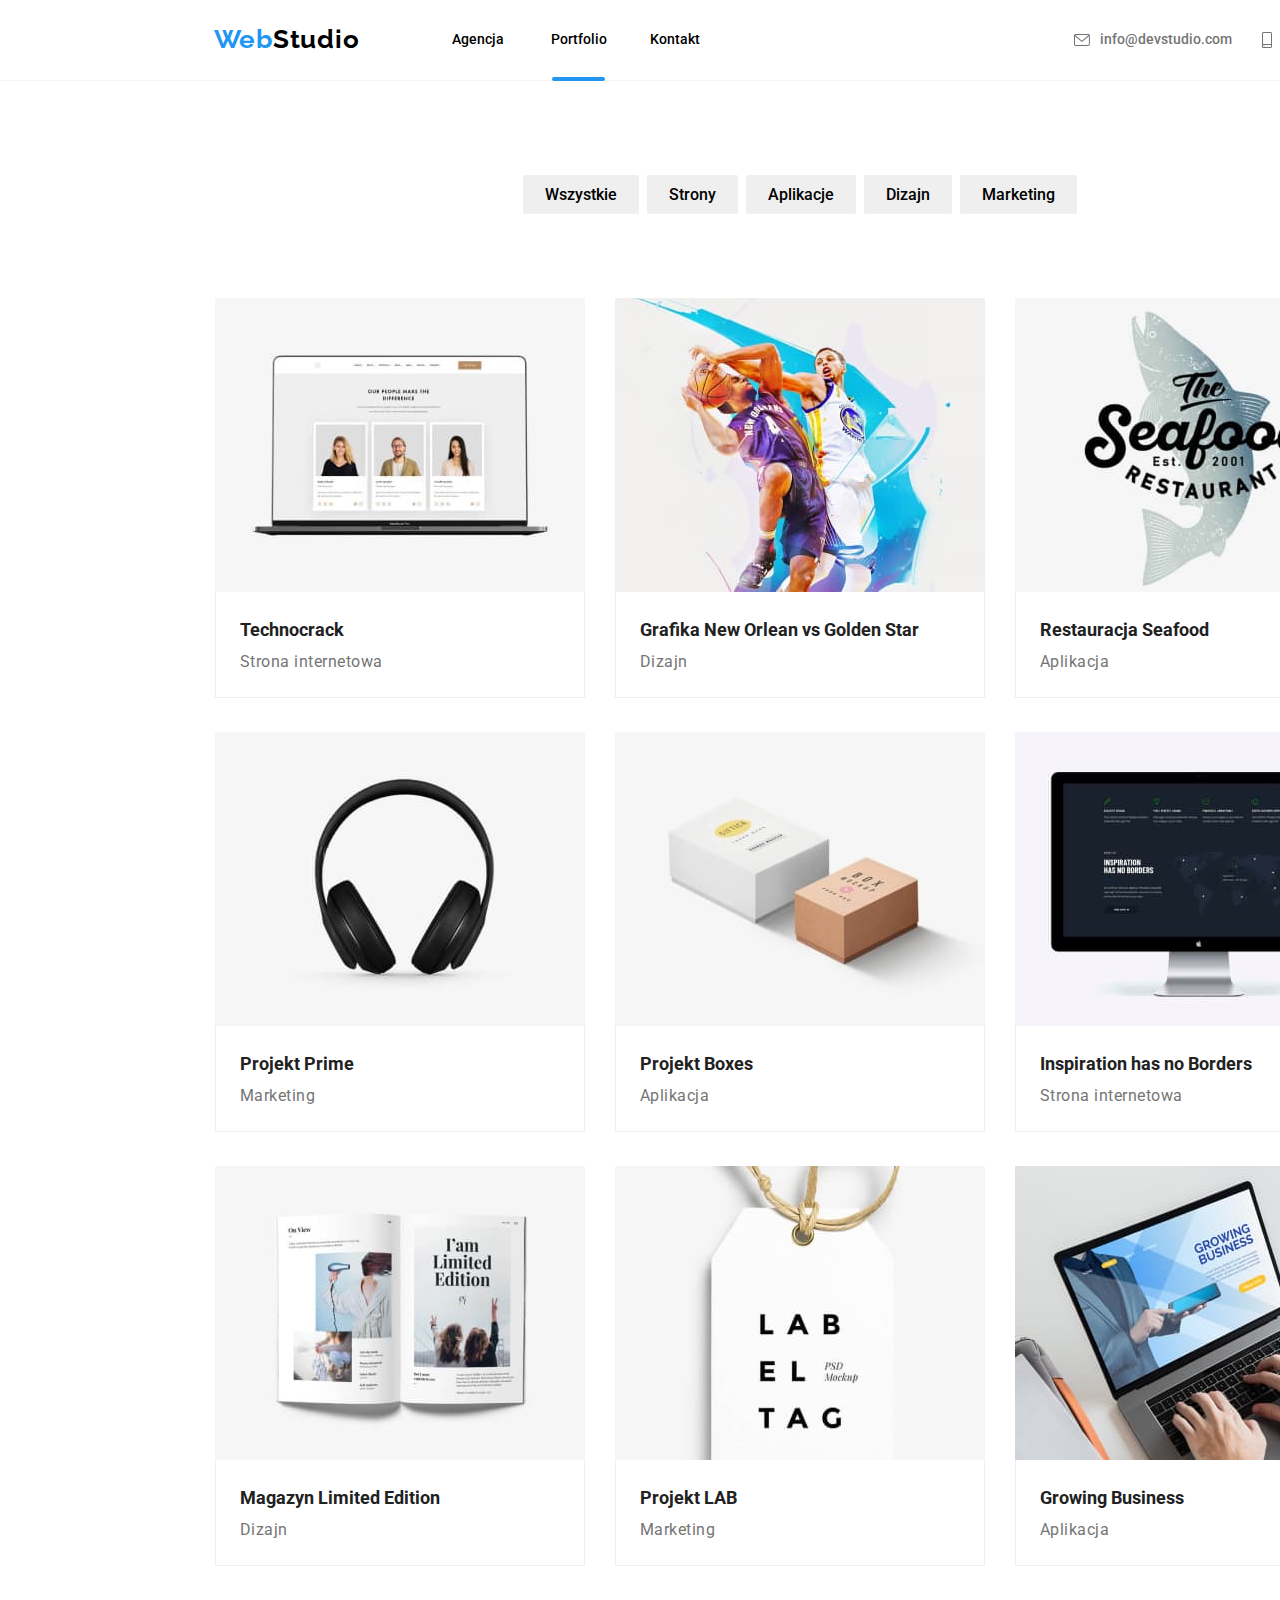
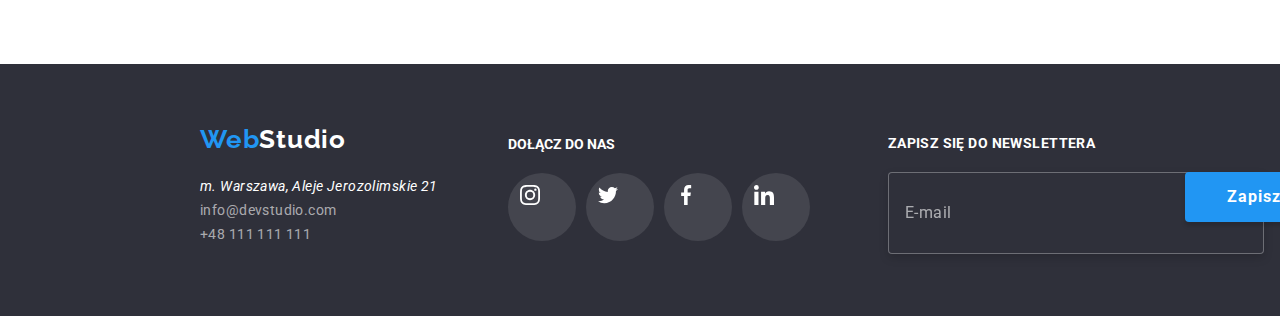
==== commit 091c48ca: "af 07" ====
--- a/portfolio.html
+++ b/portfolio.html
@@ -24,467 +24,502 @@
     <body>
         <!--Section header-->
         <header class="header">
-            <div class="header__container container">
-                <!--Logo-->
-                <nav class="nav">
-                    <a class="logo logo__nav" href="index.html"
-                        ><span class="logo__highlight">Web</span
-                        ><span class="logo__title">Studio</span></a
-                    >
-                    <!--Navigation-->
-                    <ul class="nav__menu">
-                        <li class="nav__list">
-                            <a class="nav__link" href="index.html">Agencja</a>
-                        </li>
-                        <li class="nav__list nav__active-second">
-                            <a class="nav__link" href="portfolio.html"
-                                >Portfolio</a
+            <section>
+                <div class="container">
+                    <div class="header__container">
+                        <!--Logo-->
+                        <nav class="nav">
+                            <a class="logo logo__nav" href="index.html"
+                                ><span class="logo__highlight">Web</span
+                                ><span class="logo__title">Studio</span></a
                             >
-                        </li>
-                        <li class="nav__list">
-                            <a class="nav__link" href="Kontakt">Kontakt</a>
-                        </li>
-                    </ul>
-                    <!--Contacts-->
-                    <ul class="contacts">
-                        <li class="contacts__list">
-                            <a
-                                class="contacts__link"
-                                href="mailto:info@devstudio.com"
-                                ><svg
-                                    class="contacts__icon"
-                                    width="16"
-                                    height="12"
+                            <!--Navigation-->
+                            <ul class="nav__menu">
+                                <li class="nav__list">
+                                    <a class="nav__link" href="index.html"
+                                        >Agencja</a
+                                    >
+                                </li>
+                                <li class="nav__list nav__active-second">
+                                    <a class="nav__link" href="portfolio.html"
+                                        >Portfolio</a
+                                    >
+                                </li>
+                                <li class="nav__list">
+                                    <a class="nav__link" href="Kontakt"
+                                        >Kontakt</a
+                                    >
+                                </li>
+                            </ul>
+                            <!--Contacts-->
+                            <ul class="contacts">
+                                <li class="contacts__list">
+                                    <a
+                                        class="contacts__link"
+                                        href="mailto:info@devstudio.com"
+                                        ><svg
+                                            class="contacts__icon"
+                                            width="16"
+                                            height="12"
+                                        >
+                                            <use
+                                                href="./images/icons.svg/icons.svg#icon-envelope"
+                                            ></use>
+                                        </svg>
+                                        info@devstudio.com</a
+                                    >
+                                </li>
+                                <li class="contacts__list">
+                                    <a
+                                        class="contacts__link"
+                                        href="tel:+48111111111"
+                                        ><svg
+                                            class="contacts__icon"
+                                            width="10"
+                                            height="16"
+                                        >
+                                            <use
+                                                href="./images/icons.svg/icons.svg#icon-smartphone"
+                                            ></use>
+                                        </svg>
+                                        +48 111 111 111</a
+                                    >
+                                </li>
+                            </ul>
+                        </nav>
+                    </div>
+                </div>
+            </section>
+        </header>
+        <main>
+            <!--Filters-->
+            <section>
+                <div class="container">
+                    <div class="portfolio__box">
+                        <div class="filters">
+                            <ul class="filters__list">
+                                <li class="filters__item">
+                                    <button class="filters__btn" type="button">
+                                        Wszystkie
+                                    </button>
+                                </li>
+                                <li class="filters__item">
+                                    <button class="filters__btn" type="button">
+                                        Strony
+                                    </button>
+                                </li>
+                                <li class="filters__item">
+                                    <button class="filters__btn" type="button">
+                                        Aplikacje
+                                    </button>
+                                </li>
+                                <li class="filters__item">
+                                    <button class="filters__btn" type="button">
+                                        Dizajn
+                                    </button>
+                                </li>
+                                <li class="filters__item">
+                                    <button class="filters__btn" type="button">
+                                        Marketing
+                                    </button>
+                                </li>
+                            </ul>
+                        </div>
+                    </div>
+                </div>
+            </section>
+            <!--Grid-->
+            <section>
+                <div class="container">
+                    <div class="grid">
+                        <ul class="grid__list">
+                            <li class="grid__item">
+                                <figure class="card">
+                                    <div class="card__box">
+                                        <img
+                                            class="card__img"
+                                            src="images/img5.jpg"
+                                            alt="Otwarty laptop z trzema zdjeciami ludzi"
+                                            width="370"
+                                            height="294"
+                                        />
+                                        <div class="card__overlays">
+                                            Technocrack jest popularną platformą
+                                            wykorzystywaną do rozpowszechniania
+                                            koronawirusa. Firmy wykorzystują tę
+                                            platformę do celów szpiegowskich i
+                                            ataków na niezabezpieczone serwery
+                                            konkurencji
+                                        </div>
+                                    </div>
+                                    <figcaption class="card__description">
+                                        <span class="card__name"
+                                            >Technocrack</span
+                                        ><span class="card__name-second"
+                                            >Strona internetowa</span
+                                        >
+                                    </figcaption>
+                                </figure>
+                            </li>
+                            <li class="grid__item">
+                                <figure class="card">
+                                    <div class="card__box">
+                                        <img
+                                            class="card__img"
+                                            src="images/img6.jpg"
+                                            alt="Dwóch koszykarzy w grze"
+                                            width="370"
+                                            height="294"
+                                        />
+                                        <div class="card__overlays">
+                                            Technocrack jest popularną platformą
+                                            wykorzystywaną do rozpowszechniania
+                                            koronawirusa. Firmy wykorzystują tę
+                                            platformę do celów szpiegowskich i
+                                            ataków na niezabezpieczone serwery
+                                            konkurencji
+                                        </div>
+                                    </div>
+                                    <figcaption class="card__description">
+                                        <span class="card__name"
+                                            >Grafika New Orlean vs Golden
+                                            Star</span
+                                        ><span class="card__name-second"
+                                            >Dizajn</span
+                                        >
+                                    </figcaption>
+                                </figure>
+                            </li>
+                            <li class="grid__item">
+                                <figure class="card">
+                                    <div class="card__box">
+                                        <img
+                                            class="card__img"
+                                            src="images/img7.jpg"
+                                            alt="Logo The Seafood Restaurant"
+                                            width="370"
+                                            height="294"
+                                        />
+                                        <div class="card__overlays">
+                                            Technocrack jest popularną platformą
+                                            wykorzystywaną do rozpowszechniania
+                                            koronawirusa. Firmy wykorzystują tę
+                                            platformę do celów szpiegowskich i
+                                            ataków na niezabezpieczone serwery
+                                            konkurencji
+                                        </div>
+                                    </div>
+                                    <figcaption class="card__description">
+                                        <span class="card__name"
+                                            >Restauracja Seafood</span
+                                        ><span class="card__name-second"
+                                            >Aplikacja</span
+                                        >
+                                    </figcaption>
+                                </figure>
+                            </li>
+                            <li class="grid__item">
+                                <figure class="card">
+                                    <div class="card__box">
+                                        <img
+                                            class="card__img"
+                                            src="images/img8.jpg"
+                                            alt="Słuchawki nauszne"
+                                            width="370"
+                                            height="294"
+                                        />
+                                        <div class="card__overlays">
+                                            Technocrack jest popularną platformą
+                                            wykorzystywaną do rozpowszechniania
+                                            koronawirusa. Firmy wykorzystują tę
+                                            platformę do celów szpiegowskich i
+                                            ataków na niezabezpieczone serwery
+                                            konkurencji
+                                        </div>
+                                    </div>
+                                    <figcaption class="card__description">
+                                        <span class="card__name"
+                                            >Projekt Prime</span
+                                        ><span class="card__name-second"
+                                            >Marketing</span
+                                        >
+                                    </figcaption>
+                                </figure>
+                            </li>
+                            <li class="grid__item">
+                                <figure class="card">
+                                    <div class="card__box">
+                                        <img
+                                            class="card__img"
+                                            src="images/img9.jpg"
+                                            alt="Dwa pudełka"
+                                            width="370"
+                                            height="294"
+                                        />
+                                        <div class="card__overlays">
+                                            Technocrack jest popularną platformą
+                                            wykorzystywaną do rozpowszechniania
+                                            koronawirusa. Firmy wykorzystują tę
+                                            platformę do celów szpiegowskich i
+                                            ataków na niezabezpieczone serwery
+                                            konkurencji
+                                        </div>
+                                    </div>
+                                    <figcaption class="card__description">
+                                        <span class="card__name"
+                                            >Projekt Boxes</span
+                                        ><span class="card__name-second"
+                                            >Aplikacja</span
+                                        >
+                                    </figcaption>
+                                </figure>
+                            </li>
+                            <li class="grid__item">
+                                <figure class="card">
+                                    <div class="card__box">
+                                        <img
+                                            class="card__img"
+                                            src="images/img10.jpg"
+                                            alt="Monitor komputera"
+                                            width="370"
+                                            height="294"
+                                        />
+                                        <div class="card__overlays">
+                                            Technocrack jest popularną platformą
+                                            wykorzystywaną do rozpowszechniania
+                                            koronawirusa. Firmy wykorzystują tę
+                                            platformę do celów szpiegowskich i
+                                            ataków na niezabezpieczone serwery
+                                            konkurencji
+                                        </div>
+                                    </div>
+                                    <figcaption class="card__description">
+                                        <span class="card__name"
+                                            >Inspiration has no Borders</span
+                                        ><span class="card__name-second"
+                                            >Strona internetowa</span
+                                        >
+                                    </figcaption>
+                                </figure>
+                            </li>
+                            <li class="grid__item">
+                                <figure class="card">
+                                    <div class="card__box">
+                                        <img
+                                            class="card__img"
+                                            src="images/img11.jpg"
+                                            alt="Otwarta książka z obrazkami"
+                                            width="370"
+                                            height="294"
+                                        />
+                                        <div class="card__overlays">
+                                            Technocrack jest popularną platformą
+                                            wykorzystywaną do rozpowszechniania
+                                            koronawirusa. Firmy wykorzystują tę
+                                            platformę do celów szpiegowskich i
+                                            ataków na niezabezpieczone serwery
+                                            konkurencji
+                                        </div>
+                                    </div>
+                                    <figcaption class="card__description">
+                                        <span class="card__name"
+                                            >Magazyn Limited Edition</span
+                                        ><span class="card__name-second"
+                                            >Dizajn</span
+                                        >
+                                    </figcaption>
+                                </figure>
+                            </li>
+                            <li class="grid__item">
+                                <figure class="card">
+                                    <div class="card__box">
+                                        <img
+                                            class="card__img"
+                                            src="images/img12.jpg"
+                                            alt="Biała etykieta z napisem LABELTAG"
+                                            width="370"
+                                            height="294"
+                                        />
+                                        <div class="card__overlays">
+                                            Technocrack jest popularną platformą
+                                            wykorzystywaną do rozpowszechniania
+                                            koronawirusa. Firmy wykorzystują tę
+                                            platformę do celów szpiegowskich i
+                                            ataków na niezabezpieczone serwery
+                                            konkurencji
+                                        </div>
+                                    </div>
+                                    <figcaption class="card__description">
+                                        <span class="card__name"
+                                            >Projekt LAB</span
+                                        ><span class="card__name-second"
+                                            >Marketing</span
+                                        >
+                                    </figcaption>
+                                </figure>
+                            </li>
+                            <li class="grid__item">
+                                <figure class="card">
+                                    <div class="card__box">
+                                        <img
+                                            class="card__img"
+                                            src="images/img13.jpg"
+                                            alt="Osoba pisząca na laptopie"
+                                            width="370"
+                                            height="294"
+                                        />
+                                        <div class="card__overlays">
+                                            Technocrack jest popularną platformą
+                                            wykorzystywaną do rozpowszechniania
+                                            koronawirusa. Firmy wykorzystują tę
+                                            platformę do celów szpiegowskich i
+                                            ataków na niezabezpieczone serwery
+                                            konkurencji
+                                        </div>
+                                    </div>
+                                    <figcaption class="card__description">
+                                        <span class="card__name"
+                                            >Growing Business</span
+                                        ><span class="card__name-second"
+                                            >Aplikacja</span
+                                        >
+                                    </figcaption>
+                                </figure>
+                            </li>
+                        </ul>
+                    </div>
+                </div>
+            </section>
+        </main>
+        <footer class="footer">
+            <section>
+                <div class="container">
+                    <div class="footer__box">
+                        <ul>
+                            <li class="footer__logo">
+                                <a class="logo" href="index.html"
+                                    ><span class="logo__highlight">Web</span
+                                    ><span class="logo__title--footer"
+                                        >Studio</span
+                                    ></a
                                 >
+                            </li>
+                            <li class="footer__list">
+                                <address class="footer__address">
+                                    m. Warszawa, Aleje Jerozolimskie 21
+                                </address>
+                            </li>
+                            <li class="footer__list">
+                                <a
+                                    class="footer__link"
+                                    href="mailto:info@devstudio.com"
+                                    >info@devstudio.com</a
+                                >
+                            </li>
+                            <li class="footer__list">
+                                <a class="footer__link" href="tel:+48111111111"
+                                    >+48 111 111 111</a
+                                >
+                            </li>
+                        </ul>
+
+                        <div class="media">
+                            <h2 class="media__title">dołącz do nas</h2>
+                            <ul class="media__list">
+                                <li class="media__item">
+                                    <a
+                                        href="https://www.instagram.com/"
+                                        class="media__link"
+                                    >
+                                        <div class="media__circle">
+                                            <svg
+                                                class="media__icons"
+                                                width="20"
+                                                height="20"
+                                            >
+                                                <use
+                                                    href="./images/icons.svg/icons.svg#icon-instagram-2"
+                                                ></use>
+                                            </svg>
+                                        </div>
+                                    </a>
+                                </li>
+                                <li class="media__item">
+                                    <a
+                                        href="https://twitter.com/"
+                                        class="media__link"
+                                        ><div class="media__circle">
+                                            <svg
+                                                class="media__icons"
+                                                width="20"
+                                                height="20"
+                                            >
+                                                <use
+                                                    href="./images/icons.svg/icons.svg#icon-twitter-1"
+                                                ></use>
+                                            </svg>
+                                        </div>
+                                    </a>
+                                </li>
+                                <li class="media__item">
+                                    <a
+                                        href="https://www.facebook.com/"
+                                        class="media__link"
+                                        ><div class="media__circle">
+                                            <svg
+                                                class="media__icons"
+                                                width="20"
+                                                height="20"
+                                            >
+                                                <use
+                                                    href="./images/icons.svg/icons.svg#icon-facebook-1"
+                                                ></use>
+                                            </svg>
+                                        </div>
+                                    </a>
+                                </li>
+                                <li class="media__item">
+                                    <a
+                                        href="https://www.linkedin.com/"
+                                        class="media__link"
+                                        ><div class="media__circle">
+                                            <svg
+                                                class="media__icons"
+                                                width="20"
+                                                height="20"
+                                            >
+                                                <use
+                                                    href="./images/icons.svg/icons.svg#icon-linkedin-1"
+                                                ></use>
+                                            </svg>
+                                        </div>
+                                    </a>
+                                </li>
+                            </ul>
+                        </div>
+                        <form>
+                            <label
+                                ><h3 class="newsletter">
+                                    ZAPISZ SIĘ DO NEWSLETTERA
+                                </h3>
+                                <input
+                                    type="email"
+                                    name="email"
+                                    placeholder="E-mail"
+                                    class="newsletter__input text__input"
+                            /></label>
+                            <button class="newsletter__btn" type="submit">
+                                <span class="sign__up">Zapisz się</span>
+                                <svg class="newsletter__icon">
                                     <use
-                                        href="./images/icons.svg/icons.svg#icon-envelope"
+                                        href="./images/icons.svg/icons1.svg#icon-icon-send"
                                     ></use>
                                 </svg>
-                                info@devstudio.com</a
-                            >
-                        </li>
-                        <li class="contacts__list">
-                            <a class="contacts__link" href="tel:+48111111111"
-                                ><svg
-                                    class="contacts__icon"
-                                    width="10"
-                                    height="16"
-                                >
-                                    <use
-                                        href="./images/icons.svg/icons.svg#icon-smartphone"
-                                    ></use>
-                                </svg>
-                                +48 111 111 111</a
-                            >
-                        </li>
-                    </ul>
-                </nav>
-            </div>
-        </header>
-        <main>
-            <div class="container portfolio__box">
-                <!--Filters-->
-                <div class="filters">
-                    <ul class="filters__list">
-                        <li class="filters__item">
-                            <button class="filters__btn" type="button">
-                                Wszystkie
                             </button>
-                        </li>
-                        <li class="filters__item">
-                            <button class="filters__btn" type="button">
-                                Strony
-                            </button>
-                        </li>
-                        <li class="filters__item">
-                            <button class="filters__btn" type="button">
-                                Aplikacje
-                            </button>
-                        </li>
-                        <li class="filters__item">
-                            <button class="filters__btn" type="button">
-                                Dizajn
-                            </button>
-                        </li>
-                        <li class="filters__item">
-                            <button class="filters__btn" type="button">
-                                Marketing
-                            </button>
-                        </li>
-                    </ul>
+                        </form>
+                    </div>
                 </div>
-                <!--Grid-->
-                <div class="grid">
-                    <ul class="grid__list">
-                        <li class="grid__item">
-                            <figure class="card">
-                                <div class="card__box">
-                                    <img
-                                        class="card__img"
-                                        src="images/img5.jpg"
-                                        alt="Otwarty laptop z trzema zdjeciami ludzi"
-                                        width="370"
-                                        height="294"
-                                    />
-                                    <div class="card__overlays">
-                                        Technocrack jest popularną platformą
-                                        wykorzystywaną do rozpowszechniania
-                                        koronawirusa. Firmy wykorzystują tę
-                                        platformę do celów szpiegowskich i
-                                        ataków na niezabezpieczone serwery
-                                        konkurencji
-                                    </div>
-                                </div>
-                                <figcaption class="card__description">
-                                    <span class="card__name">Technocrack</span
-                                    ><span class="card__name-second"
-                                        >Strona internetowa</span
-                                    >
-                                </figcaption>
-                            </figure>
-                        </li>
-                        <li class="grid__item">
-                            <figure class="card">
-                                <div class="card__box">
-                                    <img
-                                        class="card__img"
-                                        src="images/img6.jpg"
-                                        alt="Dwóch koszykarzy w grze"
-                                        width="370"
-                                        height="294"
-                                    />
-                                    <div class="card__overlays">
-                                        Technocrack jest popularną platformą
-                                        wykorzystywaną do rozpowszechniania
-                                        koronawirusa. Firmy wykorzystują tę
-                                        platformę do celów szpiegowskich i
-                                        ataków na niezabezpieczone serwery
-                                        konkurencji
-                                    </div>
-                                </div>
-                                <figcaption class="card__description">
-                                    <span class="card__name"
-                                        >Grafika New Orlean vs Golden Star</span
-                                    ><span class="card__name-second"
-                                        >Dizajn</span
-                                    >
-                                </figcaption>
-                            </figure>
-                        </li>
-                        <li class="grid__item">
-                            <figure class="card">
-                                <div class="card__box">
-                                    <img
-                                        class="card__img"
-                                        src="images/img7.jpg"
-                                        alt="Logo The Seafood Restaurant"
-                                        width="370"
-                                        height="294"
-                                    />
-                                    <div class="card__overlays">
-                                        Technocrack jest popularną platformą
-                                        wykorzystywaną do rozpowszechniania
-                                        koronawirusa. Firmy wykorzystują tę
-                                        platformę do celów szpiegowskich i
-                                        ataków na niezabezpieczone serwery
-                                        konkurencji
-                                    </div>
-                                </div>
-                                <figcaption class="card__description">
-                                    <span class="card__name"
-                                        >Restauracja Seafood</span
-                                    ><span class="card__name-second"
-                                        >Aplikacja</span
-                                    >
-                                </figcaption>
-                            </figure>
-                        </li>
-                        <li class="grid__item">
-                            <figure class="card">
-                                <div class="card__box">
-                                    <img
-                                        class="card__img"
-                                        src="images/img8.jpg"
-                                        alt="Słuchawki nauszne"
-                                        width="370"
-                                        height="294"
-                                    />
-                                    <div class="card__overlays">
-                                        Technocrack jest popularną platformą
-                                        wykorzystywaną do rozpowszechniania
-                                        koronawirusa. Firmy wykorzystują tę
-                                        platformę do celów szpiegowskich i
-                                        ataków na niezabezpieczone serwery
-                                        konkurencji
-                                    </div>
-                                </div>
-                                <figcaption class="card__description">
-                                    <span class="card__name">Projekt Prime</span
-                                    ><span class="card__name-second"
-                                        >Marketing</span
-                                    >
-                                </figcaption>
-                            </figure>
-                        </li>
-                        <li class="grid__item">
-                            <figure class="card">
-                                <div class="card__box">
-                                    <img
-                                        class="card__img"
-                                        src="images/img9.jpg"
-                                        alt="Dwa pudełka"
-                                        width="370"
-                                        height="294"
-                                    />
-                                    <div class="card__overlays">
-                                        Technocrack jest popularną platformą
-                                        wykorzystywaną do rozpowszechniania
-                                        koronawirusa. Firmy wykorzystują tę
-                                        platformę do celów szpiegowskich i
-                                        ataków na niezabezpieczone serwery
-                                        konkurencji
-                                    </div>
-                                </div>
-                                <figcaption class="card__description">
-                                    <span class="card__name">Projekt Boxes</span
-                                    ><span class="card__name-second"
-                                        >Aplikacja</span
-                                    >
-                                </figcaption>
-                            </figure>
-                        </li>
-                        <li class="grid__item">
-                            <figure class="card">
-                                <div class="card__box">
-                                    <img
-                                        class="card__img"
-                                        src="images/img10.jpg"
-                                        alt="Monitor komputera"
-                                        width="370"
-                                        height="294"
-                                    />
-                                    <div class="card__overlays">
-                                        Technocrack jest popularną platformą
-                                        wykorzystywaną do rozpowszechniania
-                                        koronawirusa. Firmy wykorzystują tę
-                                        platformę do celów szpiegowskich i
-                                        ataków na niezabezpieczone serwery
-                                        konkurencji
-                                    </div>
-                                </div>
-                                <figcaption class="card__description">
-                                    <span class="card__name"
-                                        >Inspiration has no Borders</span
-                                    ><span class="card__name-second"
-                                        >Strona internetowa</span
-                                    >
-                                </figcaption>
-                            </figure>
-                        </li>
-                        <li class="grid__item">
-                            <figure class="card">
-                                <div class="card__box">
-                                    <img
-                                        class="card__img"
-                                        src="images/img11.jpg"
-                                        alt="Otwarta książka z obrazkami"
-                                        width="370"
-                                        height="294"
-                                    />
-                                    <div class="card__overlays">
-                                        Technocrack jest popularną platformą
-                                        wykorzystywaną do rozpowszechniania
-                                        koronawirusa. Firmy wykorzystują tę
-                                        platformę do celów szpiegowskich i
-                                        ataków na niezabezpieczone serwery
-                                        konkurencji
-                                    </div>
-                                </div>
-                                <figcaption class="card__description">
-                                    <span class="card__name"
-                                        >Magazyn Limited Edition</span
-                                    ><span class="card__name-second"
-                                        >Dizajn</span
-                                    >
-                                </figcaption>
-                            </figure>
-                        </li>
-                        <li class="grid__item">
-                            <figure class="card">
-                                <div class="card__box">
-                                    <img
-                                        class="card__img"
-                                        src="images/img12.jpg"
-                                        alt="Biała etykieta z napisem LABELTAG"
-                                        width="370"
-                                        height="294"
-                                    />
-                                    <div class="card__overlays">
-                                        Technocrack jest popularną platformą
-                                        wykorzystywaną do rozpowszechniania
-                                        koronawirusa. Firmy wykorzystują tę
-                                        platformę do celów szpiegowskich i
-                                        ataków na niezabezpieczone serwery
-                                        konkurencji
-                                    </div>
-                                </div>
-                                <figcaption class="card__description">
-                                    <span class="card__name">Projekt LAB</span
-                                    ><span class="card__name-second"
-                                        >Marketing</span
-                                    >
-                                </figcaption>
-                            </figure>
-                        </li>
-                        <li class="grid__item">
-                            <figure class="card">
-                                <div class="card__box">
-                                    <img
-                                        class="card__img"
-                                        src="images/img13.jpg"
-                                        alt="Osoba pisząca na laptopie"
-                                        width="370"
-                                        height="294"
-                                    />
-                                    <div class="card__overlays">
-                                        Technocrack jest popularną platformą
-                                        wykorzystywaną do rozpowszechniania
-                                        koronawirusa. Firmy wykorzystują tę
-                                        platformę do celów szpiegowskich i
-                                        ataków na niezabezpieczone serwery
-                                        konkurencji
-                                    </div>
-                                </div>
-                                <figcaption class="card__description">
-                                    <span class="card__name"
-                                        >Growing Business</span
-                                    ><span class="card__name-second"
-                                        >Aplikacja</span
-                                    >
-                                </figcaption>
-                            </figure>
-                        </li>
-                    </ul>
-                </div>
-            </div>
-        </main>
-        <footer class="footer">
-            <div class="footer__box container">
-                <ul>
-                    <li class="footer__logo">
-                        <a class="logo" href="index.html"
-                            ><span class="logo__highlight">Web</span
-                            ><span class="logo__title--footer">Studio</span></a
-                        >
-                    </li>
-                    <li class="footer__list">
-                        <address class="footer__address">
-                            m. Warszawa, Aleje Jerozolimskie 21
-                        </address>
-                    </li>
-                    <li class="footer__list">
-                        <a class="footer__link" href="mailto:info@devstudio.com"
-                            >info@devstudio.com</a
-                        >
-                    </li>
-                    <li class="footer__list">
-                        <a class="footer__link" href="tel:+48111111111"
-                            >+48 111 111 111</a
-                        >
-                    </li>
-                </ul>
-
-                <div class="media">
-                    <h2 class="media__title">dołącz do nas</h2>
-                    <ul class="media__list">
-                        <li class="media__item">
-                            <a
-                                href="https://www.instagram.com/"
-                                class="media__link"
-                            >
-                                <div class="media__circle">
-                                    <svg
-                                        class="media__icons"
-                                        width="20"
-                                        height="20"
-                                    >
-                                        <use
-                                            href="./images/icons.svg/icons.svg#icon-instagram-2"
-                                        ></use>
-                                    </svg>
-                                </div>
-                            </a>
-                        </li>
-                        <li class="media__item">
-                            <a href="https://twitter.com/" class="media__link"
-                                ><div class="media__circle">
-                                    <svg
-                                        class="media__icons"
-                                        width="20"
-                                        height="20"
-                                    >
-                                        <use
-                                            href="./images/icons.svg/icons.svg#icon-twitter-1"
-                                        ></use>
-                                    </svg>
-                                </div>
-                            </a>
-                        </li>
-                        <li class="media__item">
-                            <a
-                                href="https://www.facebook.com/"
-                                class="media__link"
-                                ><div class="media__circle">
-                                    <svg
-                                        class="media__icons"
-                                        width="20"
-                                        height="20"
-                                    >
-                                        <use
-                                            href="./images/icons.svg/icons.svg#icon-facebook-1"
-                                        ></use>
-                                    </svg>
-                                </div>
-                            </a>
-                        </li>
-                        <li class="media__item">
-                            <a
-                                href="https://www.linkedin.com/"
-                                class="media__link"
-                                ><div class="media__circle">
-                                    <svg
-                                        class="media__icons"
-                                        width="20"
-                                        height="20"
-                                    >
-                                        <use
-                                            href="./images/icons.svg/icons.svg#icon-linkedin-1"
-                                        ></use>
-                                    </svg>
-                                </div>
-                            </a>
-                        </li>
-                    </ul>
-                </div>
-                <form>
-                    <label
-                        ><h3 class="newsletter">ZAPISZ SIĘ DO NEWSLETTERA</h3>
-                        <input
-                            type="email"
-                            name="email"
-                            placeholder="E-mail"
-                            class="newsletter__input text__input"
-                    /></label>
-                    <button class="newsletter__btn" type="submit">
-                        <span class="sign__up">Zapisz się</span>
-                        <svg class="newsletter__icon">
-                            <use
-                                href="./images/icons.svg/icons1.svg#icon-icon-send"
-                            ></use>
-                        </svg>
-                    </button>
-                </form>
-            </div>
+            </section>
         </footer>
     </body>
 </html>
--- a/css/main.min.css
+++ b/css/main.min.css
@@ -1 +1 @@
-*{padding:0;margin:0}body{font-family:"Roboto",sans-serif;width:1600px;position:relative}.container{max-width:1200px;margin:0}li{list-style:none}.header{border-bottom:1px solid #f5f4fa;display:-webkit-box;display:-ms-flexbox;display:flex;-webkit-box-pack:center;-ms-flex-pack:center;justify-content:center;width:1600px}.header__container{width:1200px;height:80px;display:-webkit-box;display:-ms-flexbox;display:flex;-webkit-box-pack:center;-ms-flex-pack:center;justify-content:center}.logo{font-family:"Raleway";font-weight:700;font-size:26px;line-height:1.19em;color:#000;letter-spacing:.03em;text-decoration:none}.logo__nav{width:145px;height:31px;margin-top:24px;margin-bottom:25px;margin-right:93px}.logo__highlight{color:#2196f3}.logo__title{color:#000}.logo__title--footer{color:#fff}.nav{display:-webkit-box;display:-ms-flexbox;display:flex;-webkit-box-orient:horizontal;-webkit-box-direction:normal;-ms-flex-direction:row;flex-direction:row;-webkit-box-align:center;-ms-flex-align:center;align-items:center}.nav__menu{display:-webkit-box;display:-ms-flexbox;display:flex;-webkit-box-align:center;-ms-flex-align:center;align-items:center;padding-left:0;margin-right:371px}.nav__list{font-family:"Roboto";font-weight:500;font-size:14px;line-height:1.14em;color:#000;width:53px;display:-webkit-box;display:-ms-flexbox;display:flex;-webkit-box-align:center;-ms-flex-align:center;align-items:center}.nav__list:hover,.nav__list:focus,.nav__list:active{color:#2196f3}.nav__active:after{content:"";background-color:#2196f3;border-radius:2px;height:4px;width:53px;margin:0;padding:0;display:block;position:absolute;top:77px;left:452px}.nav__active-second:after{content:"";background-color:#2196f3;border-radius:2px;height:4px;width:53px;margin:0;padding:0;display:block;position:absolute;top:77px;left:552px}.nav__link{text-decoration:none;color:#000;display:-webkit-box;display:-ms-flexbox;display:flex;-webkit-box-align:center;-ms-flex-align:center;align-items:center;-webkit-transition-property:color;transition-property:color;-webkit-transition:250ms cubic-bezier(0.4, 0, 0.2, 1);transition:250ms cubic-bezier(0.4, 0, 0.2, 1)}.nav__link:hover,.nav__link:focus{color:#2196f3}.nav .nav__menu>.nav__list:not(:last-child){margin-right:46px}.contacts{display:-webkit-box;display:-ms-flexbox;display:flex;-webkit-box-align:center;-ms-flex-align:center;align-items:center;padding-left:0}.contacts__list{height:16px}.contacts__link{font-family:"Roboto";font-size:14px;font-weight:500;line-height:1.14em;text-decoration:none;display:-webkit-box;display:-ms-flexbox;display:flex;-webkit-box-orient:horizontal;-webkit-box-direction:normal;-ms-flex-direction:row;flex-direction:row;-webkit-box-align:center;-ms-flex-align:center;align-items:center;color:#757575;-webkit-transition-property:color;transition-property:color;-webkit-transition:250ms cubic-bezier(0.4, 0, 0.2, 1);transition:250ms cubic-bezier(0.4, 0, 0.2, 1)}.contacts__link:hover,.contacts__link:focus,.contacts__link:active{color:#2196f3}.contacts__icon{fill:#757575;margin-right:10px}.contacts .contacts>.contacts__list{display:-webkit-box;display:-ms-flexbox;display:flex;-webkit-box-align:center;-ms-flex-align:center;align-items:center;-webkit-box-orient:horizontal;-webkit-box-direction:normal;-ms-flex-direction:row;flex-direction:row}.contacts .contacts__link:hover svg,.contacts .contacts__link:focus svg,.contacts .contacts__link:active svg{-webkit-transition-property:fill;transition-property:fill;-webkit-transition:250ms cubic-bezier(0.4, 0, 0.2, 1);transition:250ms cubic-bezier(0.4, 0, 0.2, 1);fill:#2196f3}.contacts .contacts__list:not(:last-child){margin-right:30px}.main__box{background-color:#2f303a;height:600px;width:1600px;background-image:-webkit-gradient(linear, left top, left bottom, from(rgba(47, 48, 58, 0.4)), color-stop(50%, rgba(47, 48, 58, 0.4))),url(../images/working-team.jpg);background-image:linear-gradient(to bottom, rgba(47, 48, 58, 0.4) 0%, rgba(47, 48, 58, 0.4) 50%),url(../images/working-team.jpg);background-position:center;background-size:cover;background-repeat:no-repeat;-webkit-box-shadow:0px 4px 4px 0px rgba(0,0,0,.2509803922);box-shadow:0px 4px 4px 0px rgba(0,0,0,.2509803922);max-width:1600px;margin:0 auto;display:-webkit-box;display:-ms-flexbox;display:flex;-webkit-box-orient:vertical;-webkit-box-direction:normal;-ms-flex-direction:column;flex-direction:column;-webkit-box-pack:center;-ms-flex-pack:center;justify-content:center;-webkit-box-align:center;-ms-flex-align:center;align-items:center}h1{font-size:44px;font-weight:900;line-height:1.36;text-align:center;letter-spacing:.06em;color:#fff;margin-bottom:30px}.main__button{color:#000;background-color:#f5f4fa;cursor:pointer;border:none;border-radius:4px;width:200px;height:50px;font-size:16px;font-weight:700;line-height:1.8;font-family:"Roboto";-webkit-transition-property:color background-color;transition-property:color background-color;-webkit-transition:250ms cubic-bezier(0.4, 0, 0.2, 1);transition:250ms cubic-bezier(0.4, 0, 0.2, 1)}.main__button:hover,.main__button:focus,.main__button:active{background-color:#2196f3;color:#fff;border:none}.backdrop{top:0px;left:0px;width:100%;height:100%;background:rgba(0,0,0,.3);position:absolute;z-index:1;-webkit-transition-property:visibility;transition-property:visibility;visibility:visible;display:-webkit-box;display:-ms-flexbox;display:flex;-webkit-animation-name:modalOpen;animation-name:modalOpen;-webkit-animation-duration:2000ms;animation-duration:2000ms;-webkit-animation-timing-function:ease-in;animation-timing-function:ease-in;-webkit-animation-direction:normal;animation-direction:normal;-webkit-animation-fill-mode:forwards;animation-fill-mode:forwards}.is__hidden{pointer-events:none;visibility:hidden;opacity:0}.modal__window{width:528px;height:581px;margin-top:400px;margin-left:810px;background:#fff;-webkit-box-shadow:0px 1px 3px rgba(0,0,0,.12),0px 1px 1px rgba(0,0,0,.14),0px 2px 1px rgba(0,0,0,.2);box-shadow:0px 1px 3px rgba(0,0,0,.12),0px 1px 1px rgba(0,0,0,.14),0px 2px 1px rgba(0,0,0,.2);border-radius:4px;z-index:2;-webkit-transition-property:visibility opacity transform;transition-property:visibility opacity transform;-webkit-transition-duration:2s;transition-duration:2s;-webkit-transform:translate(-50%, -50%);transform:translate(-50%, -50%);-webkit-transition-timing-function:ease-in;transition-timing-function:ease-in;opacity:1;visibility:visible;display:block}.is__hidden .modal__window{-webkit-transform:translate(-50%, -50%) scale(1.2);transform:translate(-50%, -50%) scale(1.2)}.modal__btn-close{width:30px;height:30px;border:1px solid rgba(0,0,0,.1);border-radius:50px;padding:6px;background-color:#fff;cursor:pointer;position:absolute;top:8px;left:490px}.button__close-X{color:#000;font-size:15px}.form{display:-webkit-box;display:-ms-flexbox;display:flex;-webkit-box-orient:vertical;-webkit-box-direction:normal;-ms-flex-direction:column;flex-direction:column}.form__header{font-weight:700;font-size:20px;line-height:1.15em;text-align:center;letter-spacing:.03em;color:#212121;margin-top:40px;margin-bottom:12px}.form__label{margin-left:40px;margin-bottom:10px;margin-right:40px}.form__data{font-weight:400;font-size:12px;line-height:1.16em;letter-spacing:.01em;color:#757575}.form__icon{position:absolute;width:18px;height:18px;margin-top:11px;margin-left:12px}.form__input{border:1px solid rgba(33,33,33,.2);border-radius:4px;width:448px;height:40px;padding-left:42px;outline:none;-webkit-transition-property:border-color;transition-property:border-color;-webkit-transition-duration:250ms;transition-duration:250ms;-webkit-transition-timing-function:cubic-bezier(0.4, 0, 0.2, 1);transition-timing-function:cubic-bezier(0.4, 0, 0.2, 1)}.form__input:active,.form__input:focus,.form__input:hover{border:1px solid #2196f3;outline:none}.form__input2{border:1px solid rgba(33,33,33,.2);border-radius:4px;padding-top:12px;padding-left:16px;outline:none;-webkit-transition-property:border-color;transition-property:border-color;-webkit-transition-duration:250ms;transition-duration:250ms;-webkit-transition-timing-function:cubic-bezier(0.4, 0, 0.2, 1);transition-timing-function:cubic-bezier(0.4, 0, 0.2, 1)}.form__input2:active,.form__input2:focus,.form__input2:hover{border:1px solid #2196f3;outline:none}.form__input2::-webkit-input-placeholder{font-family:"Roboto";font-style:normal;font-weight:400;font-size:12px;line-height:14px;letter-spacing:.01em;color:rgba(117,117,117,.5)}.form__input2::-moz-placeholder{font-family:"Roboto";font-style:normal;font-weight:400;font-size:12px;line-height:14px;letter-spacing:.01em;color:rgba(117,117,117,.5)}.form__input2:-ms-input-placeholder{font-family:"Roboto";font-style:normal;font-weight:400;font-size:12px;line-height:14px;letter-spacing:.01em;color:rgba(117,117,117,.5)}.form__input2::-ms-input-placeholder{font-family:"Roboto";font-style:normal;font-weight:400;font-size:12px;line-height:14px;letter-spacing:.01em;color:rgba(117,117,117,.5)}.form__input2::placeholder{font-family:"Roboto";font-style:normal;font-weight:400;font-size:12px;line-height:14px;letter-spacing:.01em;color:rgba(117,117,117,.5)}.form__btn{width:200px;height:50px;background:#2196f3;border:none;-webkit-box-shadow:0px 4px 4px rgba(0,0,0,.15);box-shadow:0px 4px 4px rgba(0,0,0,.15);border-radius:4px;margin-left:164px;display:-webkit-box;display:-ms-flexbox;display:flex;-webkit-box-pack:center;-ms-flex-pack:center;justify-content:center;-webkit-box-align:center;-ms-flex-align:center;align-items:center;cursor:pointer}.form__btn-text{font-family:"Roboto";font-style:normal;font-weight:700;font-size:16px;line-height:1.8em;letter-spacing:.06em;color:#fff}.form__container>svg{-webkit-transition-property:fill;transition-property:fill;-webkit-transition-duration:250ms;transition-duration:250ms;-webkit-transition-timing-function:cubic-bezier(0.4, 0, 0.2, 1);transition-timing-function:cubic-bezier(0.4, 0, 0.2, 1)}.form__container:active>svg,.form__container:focus-within>svg,.form__container:hover>svg{fill:#2196f3}.checkbox{margin-bottom:30px;display:-webkit-box;display:-ms-flexbox;display:flex;-webkit-box-align:center;-ms-flex-align:center;align-items:center}.checkbox__input{-webkit-appearance:none;-moz-appearance:none;appearance:none}.checkbox__label{font-family:"Roboto";font-weight:400;font-size:14px;line-height:1.7em;letter-spacing:.03em;color:#757575;position:relative;margin-left:79px}.checkbox__label::before{display:block;position:absolute;top:4px;left:-30px;content:"";width:16px;height:15px;border:2px solid #212121;cursor:pointer}.checkbox__statute{color:#2196f3}.inputCheckbox:checked+.labelCheckbox::before{background:url(../images/icon\ check.jpg);border:none}.message{width:448px;height:120px;color:#000;font-family:"Roboto"}.textarea{resize:none}.assets{display:-webkit-box;display:-ms-flexbox;display:flex;-webkit-box-orient:vertical;-webkit-box-direction:normal;-ms-flex-direction:column;flex-direction:column;-webkit-box-pack:center;-ms-flex-pack:center;justify-content:center;-webkit-box-align:center;-ms-flex-align:center;align-items:center;margin:auto}.assets__list{font-family:"Roboto";font-size:14px;line-height:1.71;color:#757575;display:-webkit-box;display:-ms-flexbox;display:flex;-webkit-box-orient:horizontal;-webkit-box-direction:normal;-ms-flex-direction:row;flex-direction:row;-webkit-box-pack:center;-ms-flex-pack:center;justify-content:center;padding-left:0;padding:auto;margin-top:94px}.assets__item{width:270px}.assets__header{font-family:"Roboto";font-size:14px;font-weight:700;line-height:1.14;color:#000;margin-bottom:10px}.assets>.assets__list{display:-webkit-box;display:-ms-flexbox;display:flex;-webkit-box-pack:center;-ms-flex-pack:center;justify-content:center;-webkit-box-align:center;-ms-flex-align:center;align-items:center;margin-left:215px;margin-right:auto}.assets__list>.assets__item:not(:last-child){margin-right:30px}.actions{display:-webkit-box;display:-ms-flexbox;display:flex;-webkit-box-orient:vertical;-webkit-box-direction:normal;-ms-flex-direction:column;flex-direction:column;-webkit-box-pack:center;-ms-flex-pack:center;justify-content:center;-webkit-box-align:center;-ms-flex-align:center;align-items:center;margin:0;margin-left:400px;margin-bottom:94px}.actions__header{font-family:"Roboto";font-size:36px;font-weight:700;line-height:1.16;text-align:center;color:#000;margin-bottom:50px;width:352px;height:42px;margin-top:94px;margin-bottom:50px;display:-webkit-box;display:-ms-flexbox;display:flex;-webkit-box-orient:horizontal;-webkit-box-direction:normal;-ms-flex-direction:row;flex-direction:row}.actions__list{width:1170px;display:-webkit-box;display:-ms-flexbox;display:flex;-webkit-box-pack:center;-ms-flex-pack:center;justify-content:center;margin-bottom:94px;margin:0;padding:0;width:370px;height:294px}.actions__box{position:relative;width:100%;max-width:370px}.actions__photos{display:block;height:auto}.actions__overlay{position:absolute;bottom:0;width:100%;height:70px;background:rgba(47,48,58,.8);color:#fff;font-size:14px;font-family:"Roboto";line-height:1.14;text-align:center;padding:27px 90px}.actions__list>.actions__images:not(:last-child){margin-right:30px}.team{display:-webkit-box;display:-ms-flexbox;display:flex;-webkit-box-orient:vertical;-webkit-box-direction:normal;-ms-flex-direction:column;flex-direction:column;background-color:#f5f4fa;padding:0;width:1600px;height:708px}.team__header{width:209px;height:42px;margin-left:0;margin-right:0;margin-left:696px;margin-top:94px;margin-bottom:50px;font-family:"Roboto";font-style:normal;font-weight:700;font-size:36px;line-height:1.16em;text-align:center;letter-spacing:.03em;white-space:nowrap}.team__members{display:-webkit-box;display:-ms-flexbox;display:flex;-ms-flex-wrap:nowrap;flex-wrap:nowrap;-webkit-box-orient:horizontal;-webkit-box-direction:normal;-ms-flex-direction:row;flex-direction:row;padding-bottom:94px;margin:0;-webkit-box-pack:center;-ms-flex-pack:center;justify-content:center}.team__list{display:-webkit-box;display:-ms-flexbox;display:flex;max-width:270px}.team__description{color:#757575;font-family:"Roboto";font-size:16px;line-height:1.8;display:-webkit-box;display:-ms-flexbox;display:flex;padding:0;margin:0;background-color:#fff;border-radius:0px 0px 4px 4px;-webkit-box-shadow:0px 1px 3px rgba(0,0,0,.12),0px 1px 1px rgba(0,0,0,.14),0px 2px 1px rgba(0,0,0,.2);box-shadow:0px 1px 3px rgba(0,0,0,.12),0px 1px 1px rgba(0,0,0,.14),0px 2px 1px rgba(0,0,0,.2)}.team__box{display:-webkit-box;display:-ms-flexbox;display:flex;-webkit-box-align:center;-ms-flex-align:center;align-items:center}.team__members>.team__list:not(:last-child){margin-right:30px}.photo{font-family:"Roboto";font-size:16px;line-height:1.18;color:#757575;display:-webkit-box;display:-ms-flexbox;display:flex;-webkit-box-orient:vertical;-webkit-box-direction:normal;-ms-flex-direction:column;flex-direction:column;-webkit-box-align:center;-ms-flex-align:center;align-items:center;padding:0;margin:30px 0}.photo__name{font-family:"Roboto";font-size:16px;font-weight:500;line-height:1.18;color:#000;margin-bottom:10px}.social{display:-webkit-box;display:-ms-flexbox;display:flex}.social__list{margin-top:16px}.social__circle{width:44px;height:44px;border-radius:50px;padding:12px;background-color:#fff;-webkit-transition-property:background-color;transition-property:background-color;-webkit-transition:250ms cubic-bezier(0.4, 0, 0.2, 1);transition:250ms cubic-bezier(0.4, 0, 0.2, 1)}.social__circle:hover,.social__circle:focus,.social__circle:active{background-color:#2196f3}.social__icon{fill:#afb1b8}.social__list:not(:last-child){margin-right:10px}.social__circle:hover>svg,.social__circle:focus>svg,.social__circle:active>svg{fill:#fff}.social__circle>.social__icon{-webkit-transition-property:fill;transition-property:fill;-webkit-transition:250ms cubic-bezier(0.4, 0, 0.2, 1);transition:250ms cubic-bezier(0.4, 0, 0.2, 1)}.social__icon:hover,.social__icon:focus,.social__icon:active{fill:#fff}figure{height:428px}.clients{margin-bottom:94px}.clients__header{font-family:"Roboto";font-weight:700;font-size:36px;line-height:1.16;text-align:center;color:#000;margin-bottom:50px;margin-left:410px;margin-top:94px}.clients__list{display:-webkit-box;display:-ms-flexbox;display:flex;-ms-flex-wrap:nowrap;flex-wrap:nowrap;gap:30px;margin:0;margin-left:215px}.clients__item{border:1px solid #afb1b8;border-radius:3px;fill:#afb1b8}.clients__item:hover,.clients__item:focus,.clients__item:active{border:1px solid #2196f3}.clients__item:hover .clients__icon,.clients__item:focus .clients__icon,.clients__item:active .clients__icon{fill:#2196f3}.clients__item svg{border:#afb1b8;fill:#afb1b8;-webkit-transition-property:fill border;transition-property:fill border;-webkit-transition:250ms cubic-bezier(0.4, 0, 0.2, 1);transition:250ms cubic-bezier(0.4, 0, 0.2, 1)}.footer{width:1600px;height:252px;background-color:#2f303a}.footer__box{display:-webkit-box;display:-ms-flexbox;display:flex}.footer__logo{margin-right:auto;margin-left:215px;margin-bottom:20px;margin-top:60px}.footer__list{margin-left:215px}.footer__address{font-family:"Roboto";font-size:14px;line-height:1.7em;letter-spacing:.03em;color:#fff}.footer__link{color:rgba(255,255,255,.6);font-family:"Roboto";font-size:14px;line-height:1.7em;letter-spacing:.03em;text-decoration:none;color:rgba(255,255,255,.6);-webkit-transition-property:color;transition-property:color;-webkit-transition:250ms cubic-bezier(0.4, 0, 0.2, 1);transition:250ms cubic-bezier(0.4, 0, 0.2, 1)}.footer__link:hover,.footer__link:focus,.footer__link:active{color:#2196f3}.media{margin-left:70px}.media__title{color:#fff;text-transform:uppercase;margin-top:72px;margin-bottom:20px;font-family:"Roboto";font-weight:700;font-size:14px;line-height:1.17;letter-spacing:3%}.media__list{display:-webkit-box;display:-ms-flexbox;display:flex}.media__link{fill:#fff}.media__circle{width:44px;height:44px;border-radius:50px;padding:12px;background-color:rgba(255,255,255,.1);background-color:rgba(255,255,255,.1);-webkit-transition-property:background-color;transition-property:background-color;-webkit-transition:250ms cubic-bezier(0.4, 0, 0.2, 1);transition:250ms cubic-bezier(0.4, 0, 0.2, 1);width:44px;height:44px;border-radius:50px;background-color:rgba(255,255,255,.1);padding:12px}.media__circle:hover,.media__circle:focus,.media__circle:active{background-color:#2196f3}.media__icons{background-position:center}.footer>.footer__list:not(:last-child){margin-bottom:9px}.footer>.footer__list:first-child{margin-top:20px}.media__item:not(:last-child){margin-right:10px}.newsletter{font-family:"Roboto";font-weight:700;font-size:14px;line-height:1.14em;letter-spacing:.03em;color:#fff;margin-top:72px;margin-left:78px;margin-bottom:20px;display:-webkit-box;display:-ms-flexbox;display:flex;-webkit-box-orient:vertical;-webkit-box-direction:normal;-ms-flex-direction:column;flex-direction:column}.newsletter__input{background-color:#2f303a;border:1px solid rgba(255,255,255,.3);-webkit-filter:drop-shadow(0px 4px 4px rgba(0, 0, 0, 0.15));filter:drop-shadow(0px 4px 4px rgba(0, 0, 0, 0.15));border-radius:4px;padding-left:16px;padding-top:15px;padding-bottom:15px;margin-left:78px;position:absolute;width:358px;height:50px;outline:none;-webkit-transition-property:border-color;transition-property:border-color;-webkit-transition:250ms cubic-bezier(0.4, 0, 0.2, 1);transition:250ms cubic-bezier(0.4, 0, 0.2, 1)}.newsletter__input::-webkit-input-placeholder{font-family:"Roboto";font-style:normal;font-weight:400;font-size:16px;line-height:1.25em;letter-spacing:.03em;color:rgba(255,255,255,.6)}.newsletter__input::-moz-placeholder{font-family:"Roboto";font-style:normal;font-weight:400;font-size:16px;line-height:1.25em;letter-spacing:.03em;color:rgba(255,255,255,.6)}.newsletter__input:-ms-input-placeholder{font-family:"Roboto";font-style:normal;font-weight:400;font-size:16px;line-height:1.25em;letter-spacing:.03em;color:rgba(255,255,255,.6)}.newsletter__input::-ms-input-placeholder{font-family:"Roboto";font-style:normal;font-weight:400;font-size:16px;line-height:1.25em;letter-spacing:.03em;color:rgba(255,255,255,.6)}.newsletter__input::placeholder{font-family:"Roboto";font-style:normal;font-weight:400;font-size:16px;line-height:1.25em;letter-spacing:.03em;color:rgba(255,255,255,.6)}.newsletter__input:active,.newsletter__input:focus,.newsletter__input:hover{border:1px solid #2196f3;outline:none}.newsletter__btn{position:absolute;width:200px;height:50px;left:1185px;background-color:#2196f3;border:none;border-radius:4px;color:#fff;-webkit-box-shadow:0px 4px 4px 0px rgba(0,0,0,.1490196078);box-shadow:0px 4px 4px 0px rgba(0,0,0,.1490196078);display:-webkit-box;display:-ms-flexbox;display:flex;cursor:pointer}.newsletter__icon{fill:#fff;height:24px;width:24px;margin-top:10px}.text__input{color:#afb1b8;font-family:"Roboto"}.sign__up{font-family:"Roboto";font-weight:700;font-size:16px;line-height:1.8em;display:-webkit-box;display:-ms-flexbox;display:flex;-webkit-box-align:center;-ms-flex-align:center;align-items:center;text-align:center;letter-spacing:.06em;color:#fff;margin:10px 24px 10px 42px}.filters__list{display:-webkit-box;display:-ms-flexbox;display:flex;-webkit-box-pack:center;-ms-flex-pack:center;justify-content:center;margin-top:94px;margin-bottom:50px}.filters__btn{cursor:pointer;border:none;font-family:"Roboto";font-weight:500;font-size:16px;line-height:1.7;border-radius:4px;padding:6px 22px;-webkit-transition-property:color background-color;transition-property:color background-color;-webkit-transition:250ms cubic-bezier(0.4, 0, 0.2, 1);transition:250ms cubic-bezier(0.4, 0, 0.2, 1)}.filters__item{color:#000;background-color:#f5f4fa;margin-bottom:34px;padding:0}.filters__item:hover>.filters__btn,.filters__item:focus>.filters__btn,.filters__item:active>.filters__btn{-webkit-box-shadow:0px 3px 1px rgba(0,0,0,.1),0px 1px 2px rgba(0,0,0,.08),0px 2px 2px rgba(0,0,0,.12);box-shadow:0px 3px 1px rgba(0,0,0,.1),0px 1px 2px rgba(0,0,0,.08),0px 2px 2px rgba(0,0,0,.12);background-color:#2196f3;color:#fff}.filters__list>.filters__item:not(:last-child){margin-right:8px}.grid{max-width:1200px;padding:0;margin:0;margin-left:30px;display:block;-webkit-box-pack:center;-ms-flex-pack:center;justify-content:center}.grid__list{display:-webkit-box;display:-ms-flexbox;display:flex;-ms-flex-wrap:wrap;flex-wrap:wrap;-webkit-box-pack:center;-ms-flex-pack:center;justify-content:center;padding-top:0;padding-bottom:94px;gap:30px;-ms-flex-preferred-size:513.3333333333px;flex-basis:513.3333333333px}.grid__item{max-width:370px}.grid__item:hover .card__overlays,.grid__item:focus .card__overlays{-webkit-transform:translateY(0);transform:translateY(0)}.card{max-width:370px;max-height:404px;background:#fff;-webkit-transition-property:-webkit-box-shadow;transition-property:-webkit-box-shadow;transition-property:box-shadow;transition-property:box-shadow, -webkit-box-shadow;-webkit-transition:250ms cubic-bezier(0.4, 0, 0.2, 1);transition:250ms cubic-bezier(0.4, 0, 0.2, 1)}.card:hover,.card:focus,.card:active{-webkit-box-shadow:0px 1px 1px rgba(0,0,0,.12),0px 4px 4px rgba(0,0,0,.06),1px 4px 6px rgba(0,0,0,.16);box-shadow:0px 1px 1px rgba(0,0,0,.12),0px 4px 4px rgba(0,0,0,.06),1px 4px 6px rgba(0,0,0,.16)}.card__box{position:relative;overflow:hidden}.card__img{display:block;max-width:370px;max-height:294px}.card__overlays{position:absolute;top:0;left:0;width:370px;height:294px;-webkit-transform:translateY(100%);transform:translateY(100%);-webkit-transition:250ms cubic-bezier(0.4, 0, 0.2, 1);transition:250ms cubic-bezier(0.4, 0, 0.2, 1);background-color:rgba(33,150,243,.9);font-family:"Roboto";font-style:normal;font-weight:400;font-size:18px;line-height:1.5;letter-spacing:.03em;color:#fff;padding:49px 45px 49px 24px}.card__description{padding:20px 24px;display:-webkit-box;display:-ms-flexbox;display:flex;-webkit-box-orient:vertical;-webkit-box-direction:normal;-ms-flex-direction:column;flex-direction:column;border-bottom:1px solid #eee;border-left:1px solid #eee;border-right:1px solid #eee}.card__name{color:#212121;font-family:"Roboto";font-size:18px;font-weight:700;line-height:2}.card__name-second{font-family:"Roboto";font-style:normal;font-weight:400;font-size:16px;line-height:1.8;letter-spacing:.03em;color:#757575}.portfolio__box{display:-webkit-box;display:-ms-flexbox;display:flex;-webkit-box-orient:vertical;-webkit-box-direction:normal;-ms-flex-direction:column;flex-direction:column;-webkit-box-pack:center;-ms-flex-pack:center;justify-content:center;-webkit-box-align:center;-ms-flex-align:center;align-items:center;margin-left:180px}/*# sourceMappingURL=main.min.css.map */+*{padding:0;margin:0}body{font-family:"Roboto",sans-serif;width:1600px;position:relative}.container{width:1200px;margin:0 auto}li{list-style:none}.header{border-bottom:1px solid #f5f4fa;display:-webkit-box;display:-ms-flexbox;display:flex;-webkit-box-pack:center;-ms-flex-pack:center;justify-content:center}.header__container{width:1200px;height:80px;display:-webkit-box;display:-ms-flexbox;display:flex;-webkit-box-pack:center;-ms-flex-pack:center;justify-content:center}.logo{font-family:"Raleway";font-weight:700;font-size:26px;line-height:1.19em;color:#000;letter-spacing:.03em;text-decoration:none}.logo__nav{width:145px;height:31px;margin-top:24px;margin-bottom:25px;margin-right:93px}.logo__highlight{color:#2196f3}.logo__title{color:#000}.logo__title--footer{color:#fff}.nav{display:-webkit-box;display:-ms-flexbox;display:flex;-webkit-box-orient:horizontal;-webkit-box-direction:normal;-ms-flex-direction:row;flex-direction:row;-webkit-box-align:center;-ms-flex-align:center;align-items:center}.nav__menu{display:-webkit-box;display:-ms-flexbox;display:flex;-webkit-box-align:center;-ms-flex-align:center;align-items:center;padding-left:0;margin-right:371px}.nav__list{font-family:"Roboto";font-weight:500;font-size:14px;line-height:1.14em;color:#000;width:53px;display:-webkit-box;display:-ms-flexbox;display:flex;-webkit-box-align:center;-ms-flex-align:center;align-items:center}.nav__list:hover,.nav__list:focus,.nav__list:active{color:#2196f3}.nav__active:after{content:"";background-color:#2196f3;border-radius:2px;height:4px;width:53px;margin:0;padding:0;display:block;position:absolute;top:77px}.nav__active-second:after{content:"";background-color:#2196f3;border-radius:2px;height:4px;width:53px;margin:0;padding:0;display:block;position:absolute;top:77px;left:552px}.nav__link{text-decoration:none;color:#000;display:-webkit-box;display:-ms-flexbox;display:flex;-webkit-box-align:center;-ms-flex-align:center;align-items:center;-webkit-transition-property:color;transition-property:color;-webkit-transition:250ms cubic-bezier(0.4, 0, 0.2, 1);transition:250ms cubic-bezier(0.4, 0, 0.2, 1)}.nav__link:hover,.nav__link:focus{color:#2196f3}.nav .nav__menu>.nav__list:not(:last-child){margin-right:46px}.contacts{display:-webkit-box;display:-ms-flexbox;display:flex;-webkit-box-align:center;-ms-flex-align:center;align-items:center;padding-left:0}.contacts__list{height:16px}.contacts__link{font-family:"Roboto";font-size:14px;font-weight:500;line-height:1.14em;text-decoration:none;display:-webkit-box;display:-ms-flexbox;display:flex;-webkit-box-orient:horizontal;-webkit-box-direction:normal;-ms-flex-direction:row;flex-direction:row;-webkit-box-align:center;-ms-flex-align:center;align-items:center;color:#757575;-webkit-transition-property:color;transition-property:color;-webkit-transition:250ms cubic-bezier(0.4, 0, 0.2, 1);transition:250ms cubic-bezier(0.4, 0, 0.2, 1)}.contacts__link:hover,.contacts__link:focus,.contacts__link:active{color:#2196f3}.contacts__icon{fill:#757575;margin-right:10px}.contacts .contacts>.contacts__list{display:-webkit-box;display:-ms-flexbox;display:flex;-webkit-box-align:center;-ms-flex-align:center;align-items:center;-webkit-box-orient:horizontal;-webkit-box-direction:normal;-ms-flex-direction:row;flex-direction:row}.contacts .contacts__link:hover svg,.contacts .contacts__link:focus svg,.contacts .contacts__link:active svg{-webkit-transition-property:fill;transition-property:fill;-webkit-transition:250ms cubic-bezier(0.4, 0, 0.2, 1);transition:250ms cubic-bezier(0.4, 0, 0.2, 1);fill:#2196f3}.contacts .contacts__list:not(:last-child){margin-right:30px}.main__box{background-color:#2f303a;height:600px;width:1600px;background-image:-webkit-gradient(linear, left top, left bottom, from(rgba(47, 48, 58, 0.4)), color-stop(50%, rgba(47, 48, 58, 0.4))),url(../images/working-team.jpg);background-image:linear-gradient(to bottom, rgba(47, 48, 58, 0.4) 0%, rgba(47, 48, 58, 0.4) 50%),url(../images/working-team.jpg);background-position:center;background-size:cover;background-repeat:no-repeat;-webkit-box-shadow:0px 4px 4px 0px rgba(0,0,0,.2509803922);box-shadow:0px 4px 4px 0px rgba(0,0,0,.2509803922);margin:0 auto;display:-webkit-box;display:-ms-flexbox;display:flex;-webkit-box-orient:vertical;-webkit-box-direction:normal;-ms-flex-direction:column;flex-direction:column;-webkit-box-pack:center;-ms-flex-pack:center;justify-content:center;-webkit-box-align:center;-ms-flex-align:center;align-items:center;margin-left:0}h1{font-size:44px;font-weight:900;line-height:1.36;text-align:center;letter-spacing:.06em;color:#fff;margin-bottom:30px}.main__button{color:#000;background-color:#f5f4fa;cursor:pointer;border:none;border-radius:4px;width:200px;height:50px;font-size:16px;font-weight:700;line-height:1.8;font-family:"Roboto";-webkit-transition-property:color background-color;transition-property:color background-color;-webkit-transition:250ms cubic-bezier(0.4, 0, 0.2, 1);transition:250ms cubic-bezier(0.4, 0, 0.2, 1)}.main__button:hover,.main__button:focus,.main__button:active{background-color:#2196f3;color:#fff;border:none}.backdrop{width:100%;height:100%;background:rgba(0,0,0,.3);position:fixed;z-index:1;-webkit-transition-property:visibility;transition-property:visibility;visibility:visible;display:-webkit-box;display:-ms-flexbox;display:flex;-webkit-animation-name:modalOpen;animation-name:modalOpen;-webkit-animation-duration:2000ms;animation-duration:2000ms;-webkit-animation-timing-function:ease-in;animation-timing-function:ease-in;-webkit-animation-direction:normal;animation-direction:normal;-webkit-animation-fill-mode:forwards;animation-fill-mode:forwards;left:0;top:0}.is-hidden{pointer-events:none;visibility:hidden;opacity:0}.modal__window{width:528px;height:581px;background:#fff;-webkit-box-shadow:0px 1px 3px rgba(0,0,0,.12),0px 1px 1px rgba(0,0,0,.14),0px 2px 1px rgba(0,0,0,.2);box-shadow:0px 1px 3px rgba(0,0,0,.12),0px 1px 1px rgba(0,0,0,.14),0px 2px 1px rgba(0,0,0,.2);border-radius:4px;z-index:2;-webkit-transition-property:visibility opacity transform;transition-property:visibility opacity transform;-webkit-transition-duration:2s;transition-duration:2s;-webkit-transform:translate(-50%, -50%);transform:translate(-50%, -50%);-webkit-transition-timing-function:ease-in;transition-timing-function:ease-in;opacity:1;visibility:visible;display:block;position:absolute;top:50%;left:50%}.is-hidden .modal__window{-webkit-transform:translate(-50%, -50%) scale(1.2);transform:translate(-50%, -50%) scale(1.2)}.modal__btn-close{width:30px;height:30px;border:1px solid rgba(0,0,0,.1);border-radius:50px;padding:6px;background-color:#fff;cursor:pointer;position:absolute;top:8px;left:490px}.button__close-X{color:#000;font-size:15px}.form{display:-webkit-box;display:-ms-flexbox;display:flex;-webkit-box-orient:vertical;-webkit-box-direction:normal;-ms-flex-direction:column;flex-direction:column}.form__header{font-weight:700;font-size:20px;line-height:1.15em;text-align:center;letter-spacing:.03em;color:#212121;margin-top:40px;margin-bottom:12px}.form__label{margin-left:40px;margin-bottom:10px;margin-right:40px}.form__data{font-weight:400;font-size:12px;line-height:1.16em;letter-spacing:.01em;color:#757575}.form__icon{position:absolute;width:18px;height:18px;margin-top:11px;margin-left:12px}.form__input{border:1px solid rgba(33,33,33,.2);border-radius:4px;width:448px;height:40px;padding-left:42px;outline:none;-webkit-transition-property:border-color;transition-property:border-color;-webkit-transition-duration:250ms;transition-duration:250ms;-webkit-transition-timing-function:cubic-bezier(0.4, 0, 0.2, 1);transition-timing-function:cubic-bezier(0.4, 0, 0.2, 1)}.form__input:active,.form__input:focus,.form__input:hover{border:1px solid #2196f3;outline:none}.form__input2{border:1px solid rgba(33,33,33,.2);border-radius:4px;padding-top:12px;padding-left:16px;outline:none;-webkit-transition-property:border-color;transition-property:border-color;-webkit-transition-duration:250ms;transition-duration:250ms;-webkit-transition-timing-function:cubic-bezier(0.4, 0, 0.2, 1);transition-timing-function:cubic-bezier(0.4, 0, 0.2, 1)}.form__input2:active,.form__input2:focus,.form__input2:hover{border:1px solid #2196f3;outline:none}.form__input2::-webkit-input-placeholder{font-family:"Roboto";font-style:normal;font-weight:400;font-size:12px;line-height:14px;letter-spacing:.01em;color:rgba(117,117,117,.5)}.form__input2::-moz-placeholder{font-family:"Roboto";font-style:normal;font-weight:400;font-size:12px;line-height:14px;letter-spacing:.01em;color:rgba(117,117,117,.5)}.form__input2:-ms-input-placeholder{font-family:"Roboto";font-style:normal;font-weight:400;font-size:12px;line-height:14px;letter-spacing:.01em;color:rgba(117,117,117,.5)}.form__input2::-ms-input-placeholder{font-family:"Roboto";font-style:normal;font-weight:400;font-size:12px;line-height:14px;letter-spacing:.01em;color:rgba(117,117,117,.5)}.form__input2::placeholder{font-family:"Roboto";font-style:normal;font-weight:400;font-size:12px;line-height:14px;letter-spacing:.01em;color:rgba(117,117,117,.5)}.form__btn{width:200px;height:50px;background:#2196f3;border:none;-webkit-box-shadow:0px 4px 4px rgba(0,0,0,.15);box-shadow:0px 4px 4px rgba(0,0,0,.15);border-radius:4px;margin-left:164px;cursor:pointer}.form__btn-text{font-family:"Roboto";font-style:normal;font-weight:700;font-size:16px;line-height:1.8em;letter-spacing:.06em;color:#fff;margin-bottom:40px}.form__container>svg{-webkit-transition-property:fill;transition-property:fill;-webkit-transition:250ms cubic-bezier(0.4, 0, 0.2, 1);transition:250ms cubic-bezier(0.4, 0, 0.2, 1)}.form__container:active>svg,.form__container:focus-within>svg,.form__container:hover>svg{fill:#2196f3}.checkbox{margin-bottom:30px;display:-webkit-box;display:-ms-flexbox;display:flex;-webkit-box-align:center;-ms-flex-align:center;align-items:center}.checkbox__input{-webkit-appearance:none;-moz-appearance:none;appearance:none}.checkbox__label{font-family:"Roboto";font-weight:400;font-size:14px;line-height:1.7em;letter-spacing:.03em;color:#757575;position:relative;margin-left:79px;margin-top:20px}.checkbox__label::before{display:block;position:absolute;top:4px;left:-30px;content:"";width:16px;height:15px;border:2px solid #212121;cursor:pointer}.checkbox__statute{color:#2196f3}.checkbox__input:checked+.checkbox__label::before{background:url(../images/icon\ check.jpg);border:none}.textarea{resize:none}.message{width:448px;height:120px;color:#000;font-family:"Roboto"}.assets{display:-webkit-box;display:-ms-flexbox;display:flex;-webkit-box-orient:vertical;-webkit-box-direction:normal;-ms-flex-direction:column;flex-direction:column;-webkit-box-pack:center;-ms-flex-pack:center;justify-content:center;-webkit-box-align:center;-ms-flex-align:center;align-items:center}.assets__list{font-family:"Roboto";font-size:14px;line-height:1.71;color:#757575;display:-webkit-box;display:-ms-flexbox;display:flex;-webkit-box-orient:horizontal;-webkit-box-direction:normal;-ms-flex-direction:row;flex-direction:row;-webkit-box-pack:center;-ms-flex-pack:center;justify-content:center;padding-left:0;padding:auto;margin-top:94px}.assets__item{width:270px}.assets__header{font-family:"Roboto";font-size:14px;font-weight:700;line-height:1.14;color:#000;margin-bottom:10px}.assets>.assets__list{display:-webkit-box;display:-ms-flexbox;display:flex;-webkit-box-pack:center;-ms-flex-pack:center;justify-content:center;-webkit-box-align:center;-ms-flex-align:center;align-items:center}.assets__list>.assets__item:not(:last-child){margin-right:30px}.actions{display:-webkit-box;display:-ms-flexbox;display:flex;-webkit-box-orient:vertical;-webkit-box-direction:normal;-ms-flex-direction:column;flex-direction:column;-webkit-box-pack:center;-ms-flex-pack:center;justify-content:center;-webkit-box-align:center;-ms-flex-align:center;align-items:center;margin:0;margin-bottom:94px}.actions__header{font-family:"Roboto";font-size:36px;font-weight:700;line-height:1.16;text-align:center;color:#000;margin-bottom:50px;width:352px;height:42px;margin-top:94px;margin-bottom:50px;display:-webkit-box;display:-ms-flexbox;display:flex;-webkit-box-orient:horizontal;-webkit-box-direction:normal;-ms-flex-direction:row;flex-direction:row}.actions__list{width:1170px;display:-webkit-box;display:-ms-flexbox;display:flex;-webkit-box-pack:center;-ms-flex-pack:center;justify-content:center;margin-bottom:94px;margin:0;padding:0;width:370px;height:294px}.actions__box{position:relative;width:100%;max-width:370px}.actions__photos{display:block;height:auto}.actions__overlay{position:absolute;bottom:0;width:100%;height:70px;background:rgba(47,48,58,.8);color:#fff;font-size:14px;font-family:"Roboto";line-height:1.14;text-align:center;padding:27px 90px}.actions__list>.actions__images:not(:last-child){margin-right:30px}.team{display:-webkit-box;display:-ms-flexbox;display:flex;-webkit-box-orient:vertical;-webkit-box-direction:normal;-ms-flex-direction:column;flex-direction:column;background-color:#f5f4fa;padding:0;width:1200px;height:708px}.team__header{width:209px;height:42px;margin-left:500px;margin-top:94px;margin-bottom:50px;font-family:"Roboto";font-style:normal;font-weight:700;font-size:36px;line-height:1.16em;text-align:center;letter-spacing:.03em;white-space:nowrap}.team__members{display:-webkit-box;display:-ms-flexbox;display:flex;-ms-flex-wrap:nowrap;flex-wrap:nowrap;-webkit-box-orient:horizontal;-webkit-box-direction:normal;-ms-flex-direction:row;flex-direction:row;padding-bottom:94px;margin:0;-webkit-box-pack:center;-ms-flex-pack:center;justify-content:center}.team__list{display:-webkit-box;display:-ms-flexbox;display:flex;max-width:270px}.team__description{color:#757575;font-family:"Roboto";font-size:16px;line-height:1.8;display:-webkit-box;display:-ms-flexbox;display:flex;padding:0;margin:0;background-color:#fff;border-radius:0px 0px 4px 4px;-webkit-box-shadow:0px 1px 3px rgba(0,0,0,.12),0px 1px 1px rgba(0,0,0,.14),0px 2px 1px rgba(0,0,0,.2);box-shadow:0px 1px 3px rgba(0,0,0,.12),0px 1px 1px rgba(0,0,0,.14),0px 2px 1px rgba(0,0,0,.2)}.team__box{display:-webkit-box;display:-ms-flexbox;display:flex;-webkit-box-align:center;-ms-flex-align:center;align-items:center}.team__members>.team__list:not(:last-child){margin-right:30px}.photo{font-family:"Roboto";font-size:16px;line-height:1.18;color:#757575;display:-webkit-box;display:-ms-flexbox;display:flex;-webkit-box-orient:vertical;-webkit-box-direction:normal;-ms-flex-direction:column;flex-direction:column;-webkit-box-align:center;-ms-flex-align:center;align-items:center;padding:0;margin:30px 0}.photo__name{font-family:"Roboto";font-size:16px;font-weight:500;line-height:1.18;color:#000;margin-bottom:10px}.social{display:-webkit-box;display:-ms-flexbox;display:flex}.social__list{margin-top:16px}.social__circle{width:44px;height:44px;border-radius:50px;padding:12px;background-color:#fff;-webkit-transition-property:background-color;transition-property:background-color;-webkit-transition:250ms cubic-bezier(0.4, 0, 0.2, 1);transition:250ms cubic-bezier(0.4, 0, 0.2, 1)}.social__circle:hover,.social__circle:focus,.social__circle:active{background-color:#2196f3}.social__icon{fill:#afb1b8}.social__list:not(:last-child){margin-right:10px}.social__circle:hover>svg,.social__circle:focus>svg,.social__circle:active>svg{fill:#fff}.social__circle>.social__icon{-webkit-transition-property:fill;transition-property:fill;-webkit-transition:250ms cubic-bezier(0.4, 0, 0.2, 1);transition:250ms cubic-bezier(0.4, 0, 0.2, 1)}.social__icon:hover,.social__icon:focus,.social__icon:active{fill:#fff}figure{height:428px}.clients{margin-bottom:94px}.clients__header{font-family:"Roboto";font-weight:700;font-size:36px;line-height:1.16;text-align:center;color:#000;margin-bottom:50px;margin-top:94px}.clients__list{display:-webkit-box;display:-ms-flexbox;display:flex;-ms-flex-wrap:nowrap;flex-wrap:nowrap;gap:30px;margin:0}.clients__item{border:1px solid #afb1b8;border-radius:3px;fill:#afb1b8}.clients__item:hover,.clients__item:focus,.clients__item:active{border:1px solid #2196f3}.clients__item:hover .clients__icon,.clients__item:focus .clients__icon,.clients__item:active .clients__icon{fill:#2196f3}.clients__item svg{border:#afb1b8;fill:#afb1b8;-webkit-transition-property:fill border;transition-property:fill border;-webkit-transition:250ms cubic-bezier(0.4, 0, 0.2, 1);transition:250ms cubic-bezier(0.4, 0, 0.2, 1)}.footer{width:1600px;height:252px;background-color:#2f303a}.footer__box{display:-webkit-box;display:-ms-flexbox;display:flex}.footer__logo{margin-right:auto;margin-bottom:20px;margin-top:60px}.footer__address{font-family:"Roboto";font-size:14px;line-height:1.7em;letter-spacing:.03em;color:#fff}.footer__link{color:rgba(255,255,255,.6);font-family:"Roboto";font-size:14px;line-height:1.7em;letter-spacing:.03em;text-decoration:none;color:rgba(255,255,255,.6);-webkit-transition-property:color;transition-property:color;-webkit-transition:250ms cubic-bezier(0.4, 0, 0.2, 1);transition:250ms cubic-bezier(0.4, 0, 0.2, 1)}.footer__link:hover,.footer__link:focus,.footer__link:active{color:#2196f3}.media{margin-left:70px}.media__title{color:#fff;text-transform:uppercase;margin-top:72px;margin-bottom:20px;font-family:"Roboto";font-weight:700;font-size:14px;line-height:1.17;letter-spacing:3%}.media__list{display:-webkit-box;display:-ms-flexbox;display:flex}.media__link{fill:#fff}.media__circle{width:44px;height:44px;border-radius:50px;padding:12px;background-color:rgba(255,255,255,.1);background-color:rgba(255,255,255,.1);-webkit-transition-property:background-color;transition-property:background-color;-webkit-transition:250ms cubic-bezier(0.4, 0, 0.2, 1);transition:250ms cubic-bezier(0.4, 0, 0.2, 1);width:44px;height:44px;border-radius:50px;background-color:rgba(255,255,255,.1);padding:12px}.media__circle:hover,.media__circle:focus,.media__circle:active{background-color:#2196f3}.media__icons{background-position:center}.footer>.footer__list:not(:last-child){margin-bottom:9px}.footer>.footer__list:first-child{margin-top:20px}.media__item:not(:last-child){margin-right:10px}.newsletter{font-family:"Roboto";font-weight:700;font-size:14px;line-height:1.14em;letter-spacing:.03em;color:#fff;margin-top:72px;margin-left:78px;margin-bottom:20px;display:-webkit-box;display:-ms-flexbox;display:flex;-webkit-box-orient:vertical;-webkit-box-direction:normal;-ms-flex-direction:column;flex-direction:column}.newsletter__input{background-color:#2f303a;border:1px solid rgba(255,255,255,.3);-webkit-filter:drop-shadow(0px 4px 4px rgba(0, 0, 0, 0.15));filter:drop-shadow(0px 4px 4px rgba(0, 0, 0, 0.15));border-radius:4px;padding-left:16px;padding-top:15px;padding-bottom:15px;margin-left:78px;position:absolute;width:358px;height:50px;outline:none;-webkit-transition-property:border-color;transition-property:border-color;-webkit-transition:250ms cubic-bezier(0.4, 0, 0.2, 1);transition:250ms cubic-bezier(0.4, 0, 0.2, 1)}.newsletter__input::-webkit-input-placeholder{font-family:"Roboto";font-style:normal;font-weight:400;font-size:16px;line-height:1.25em;letter-spacing:.03em;color:rgba(255,255,255,.6)}.newsletter__input::-moz-placeholder{font-family:"Roboto";font-style:normal;font-weight:400;font-size:16px;line-height:1.25em;letter-spacing:.03em;color:rgba(255,255,255,.6)}.newsletter__input:-ms-input-placeholder{font-family:"Roboto";font-style:normal;font-weight:400;font-size:16px;line-height:1.25em;letter-spacing:.03em;color:rgba(255,255,255,.6)}.newsletter__input::-ms-input-placeholder{font-family:"Roboto";font-style:normal;font-weight:400;font-size:16px;line-height:1.25em;letter-spacing:.03em;color:rgba(255,255,255,.6)}.newsletter__input::placeholder{font-family:"Roboto";font-style:normal;font-weight:400;font-size:16px;line-height:1.25em;letter-spacing:.03em;color:rgba(255,255,255,.6)}.newsletter__input:active,.newsletter__input:focus,.newsletter__input:hover{border:1px solid #2196f3;outline:none}.newsletter__btn{position:absolute;width:200px;height:50px;left:1185px;background-color:#2196f3;border:none;border-radius:4px;color:#fff;-webkit-box-shadow:0px 4px 4px 0px rgba(0,0,0,.1490196078);box-shadow:0px 4px 4px 0px rgba(0,0,0,.1490196078);display:-webkit-box;display:-ms-flexbox;display:flex;cursor:pointer}.newsletter__icon{fill:#fff;height:24px;width:24px;margin-top:10px}.text__input{color:#afb1b8;font-family:"Roboto"}.sign__up{font-family:"Roboto";font-weight:700;font-size:16px;line-height:1.8em;display:-webkit-box;display:-ms-flexbox;display:flex;-webkit-box-align:center;-ms-flex-align:center;align-items:center;text-align:center;letter-spacing:.06em;color:#fff;margin:10px 24px 10px 42px}.filters__list{display:-webkit-box;display:-ms-flexbox;display:flex;-webkit-box-pack:center;-ms-flex-pack:center;justify-content:center;margin-top:94px;margin-bottom:50px}.filters__btn{cursor:pointer;border:none;font-family:"Roboto";font-weight:500;font-size:16px;line-height:1.7;border-radius:4px;padding:6px 22px;-webkit-transition-property:color background-color;transition-property:color background-color;-webkit-transition:250ms cubic-bezier(0.4, 0, 0.2, 1);transition:250ms cubic-bezier(0.4, 0, 0.2, 1)}.filters__item{color:#000;background-color:#f5f4fa;margin-bottom:34px;padding:0}.filters__item:hover>.filters__btn,.filters__item:focus>.filters__btn,.filters__item:active>.filters__btn{-webkit-box-shadow:0px 3px 1px rgba(0,0,0,.1),0px 1px 2px rgba(0,0,0,.08),0px 2px 2px rgba(0,0,0,.12);box-shadow:0px 3px 1px rgba(0,0,0,.1),0px 1px 2px rgba(0,0,0,.08),0px 2px 2px rgba(0,0,0,.12);background-color:#2196f3;color:#fff}.filters__list>.filters__item:not(:last-child){margin-right:8px}.grid{max-width:1200px;padding:0;margin:0;display:block;-webkit-box-pack:center;-ms-flex-pack:center;justify-content:center}.grid__list{display:-webkit-box;display:-ms-flexbox;display:flex;-ms-flex-wrap:wrap;flex-wrap:wrap;-webkit-box-pack:center;-ms-flex-pack:center;justify-content:center;padding-top:0;padding-bottom:94px;gap:30px;-ms-flex-preferred-size:513.3333333333px;flex-basis:513.3333333333px}.grid__item{max-width:370px}.grid__item:hover .card__overlays,.grid__item:focus .card__overlays{-webkit-transform:translateY(0);transform:translateY(0)}.card{max-width:370px;max-height:404px;background:#fff;-webkit-transition-property:-webkit-box-shadow;transition-property:-webkit-box-shadow;transition-property:box-shadow;transition-property:box-shadow, -webkit-box-shadow;-webkit-transition:250ms cubic-bezier(0.4, 0, 0.2, 1);transition:250ms cubic-bezier(0.4, 0, 0.2, 1)}.card:hover,.card:focus,.card:active{-webkit-box-shadow:0px 1px 1px rgba(0,0,0,.12),0px 4px 4px rgba(0,0,0,.06),1px 4px 6px rgba(0,0,0,.16);box-shadow:0px 1px 1px rgba(0,0,0,.12),0px 4px 4px rgba(0,0,0,.06),1px 4px 6px rgba(0,0,0,.16)}.card__box{position:relative;overflow:hidden}.card__img{display:block;max-width:370px;max-height:294px}.card__overlays{position:absolute;top:0;left:0;width:370px;height:294px;-webkit-transform:translateY(100%);transform:translateY(100%);-webkit-transition:250ms cubic-bezier(0.4, 0, 0.2, 1);transition:250ms cubic-bezier(0.4, 0, 0.2, 1);background-color:rgba(33,150,243,.9);font-family:"Roboto";font-style:normal;font-weight:400;font-size:18px;line-height:1.5;letter-spacing:.03em;color:#fff;padding:49px 45px 49px 24px}.card__description{padding:20px 24px;display:-webkit-box;display:-ms-flexbox;display:flex;-webkit-box-orient:vertical;-webkit-box-direction:normal;-ms-flex-direction:column;flex-direction:column;border-bottom:1px solid #eee;border-left:1px solid #eee;border-right:1px solid #eee}.card__name{color:#212121;font-family:"Roboto";font-size:18px;font-weight:700;line-height:2}.card__name-second{font-family:"Roboto";font-style:normal;font-weight:400;font-size:16px;line-height:1.8;letter-spacing:.03em;color:#757575}.portfolio__box{display:-webkit-box;display:-ms-flexbox;display:flex;-webkit-box-orient:vertical;-webkit-box-direction:normal;-ms-flex-direction:column;flex-direction:column;-webkit-box-pack:center;-ms-flex-pack:center;justify-content:center;-webkit-box-align:center;-ms-flex-align:center;align-items:center}/*# sourceMappingURL=main.min.css.map */